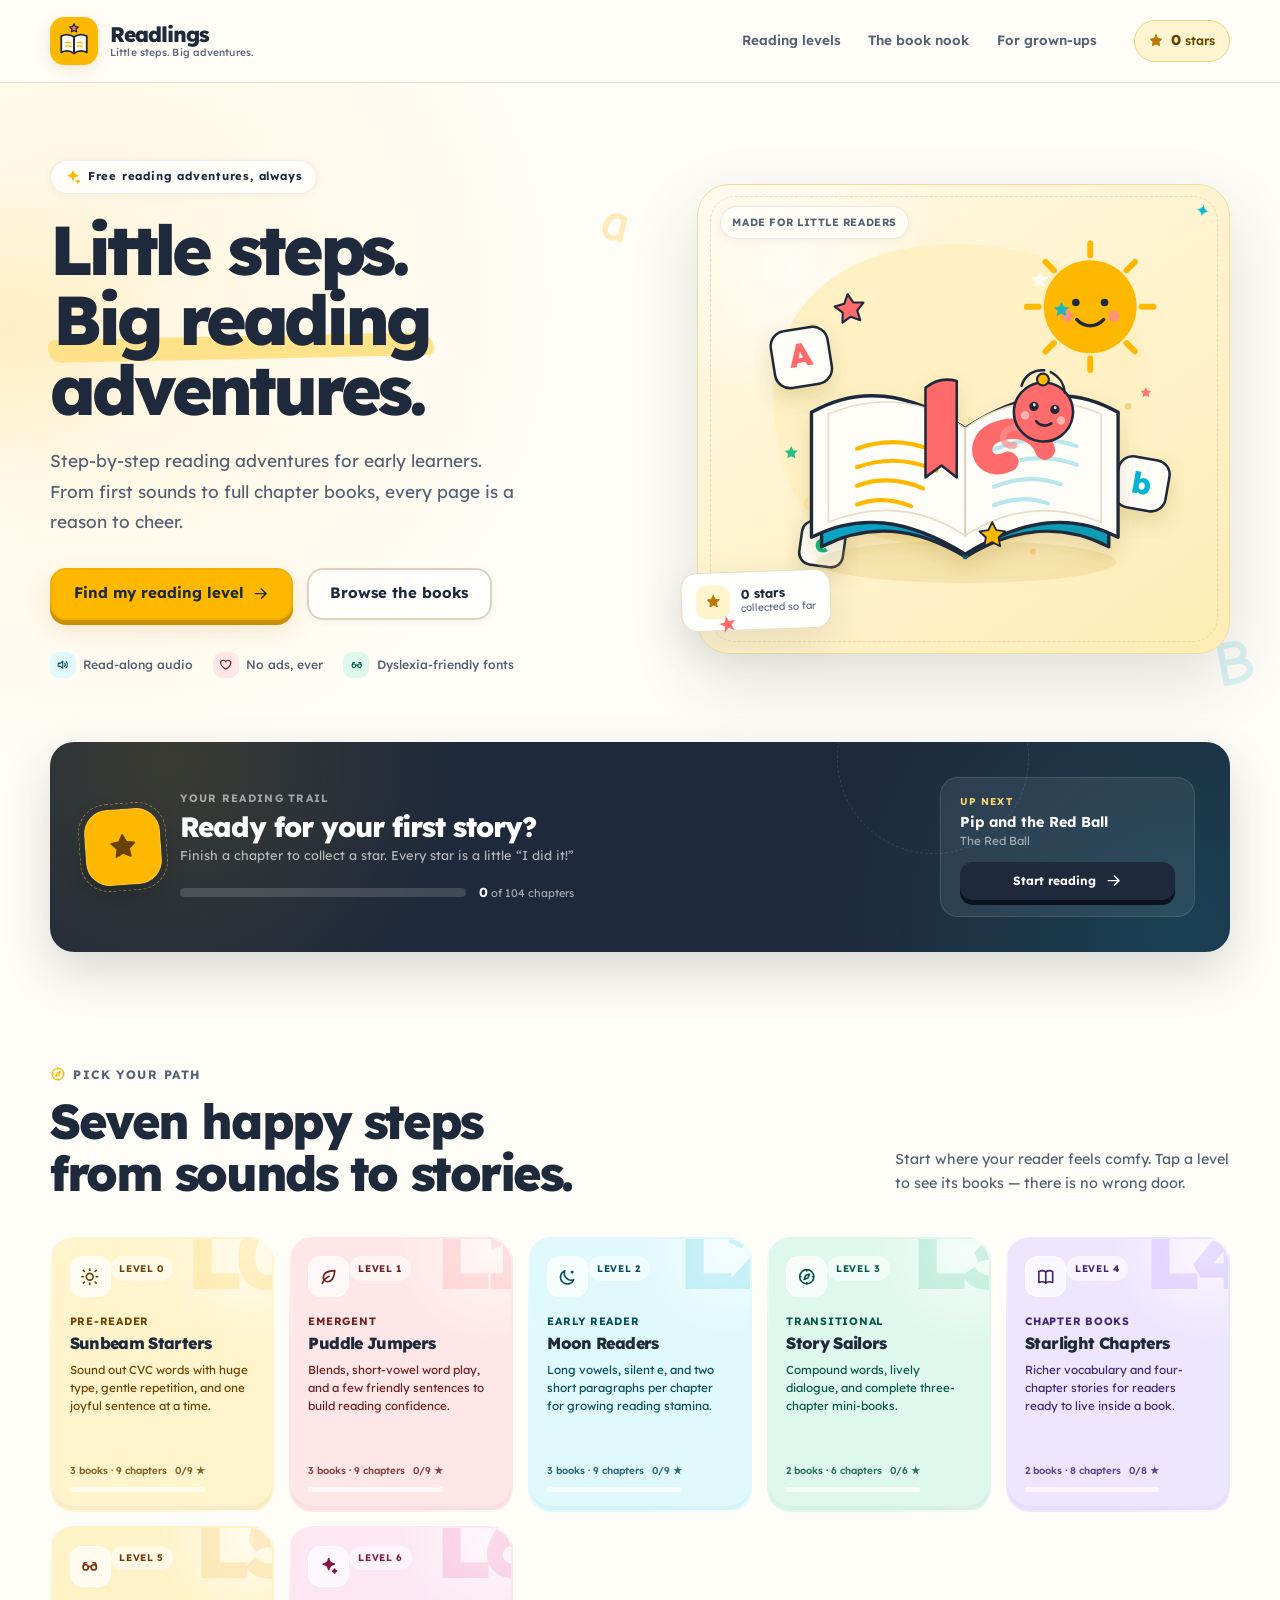
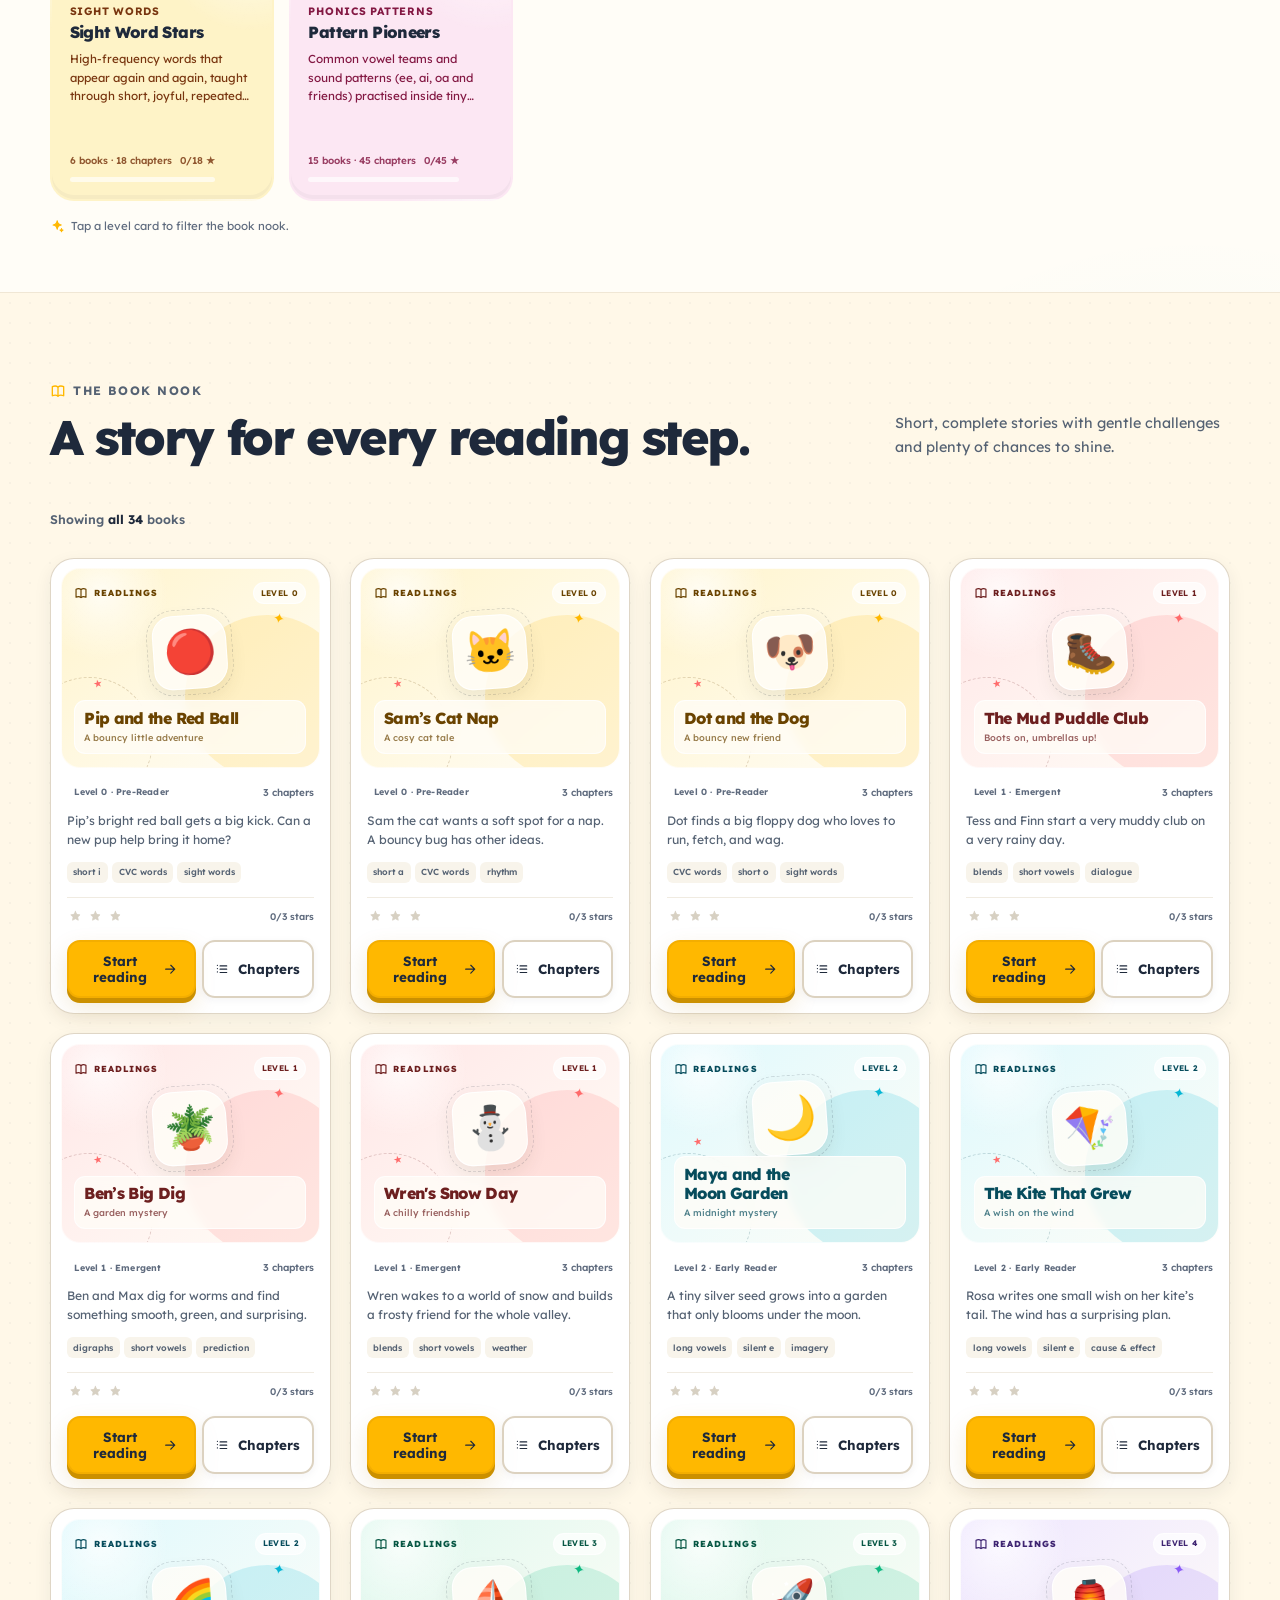
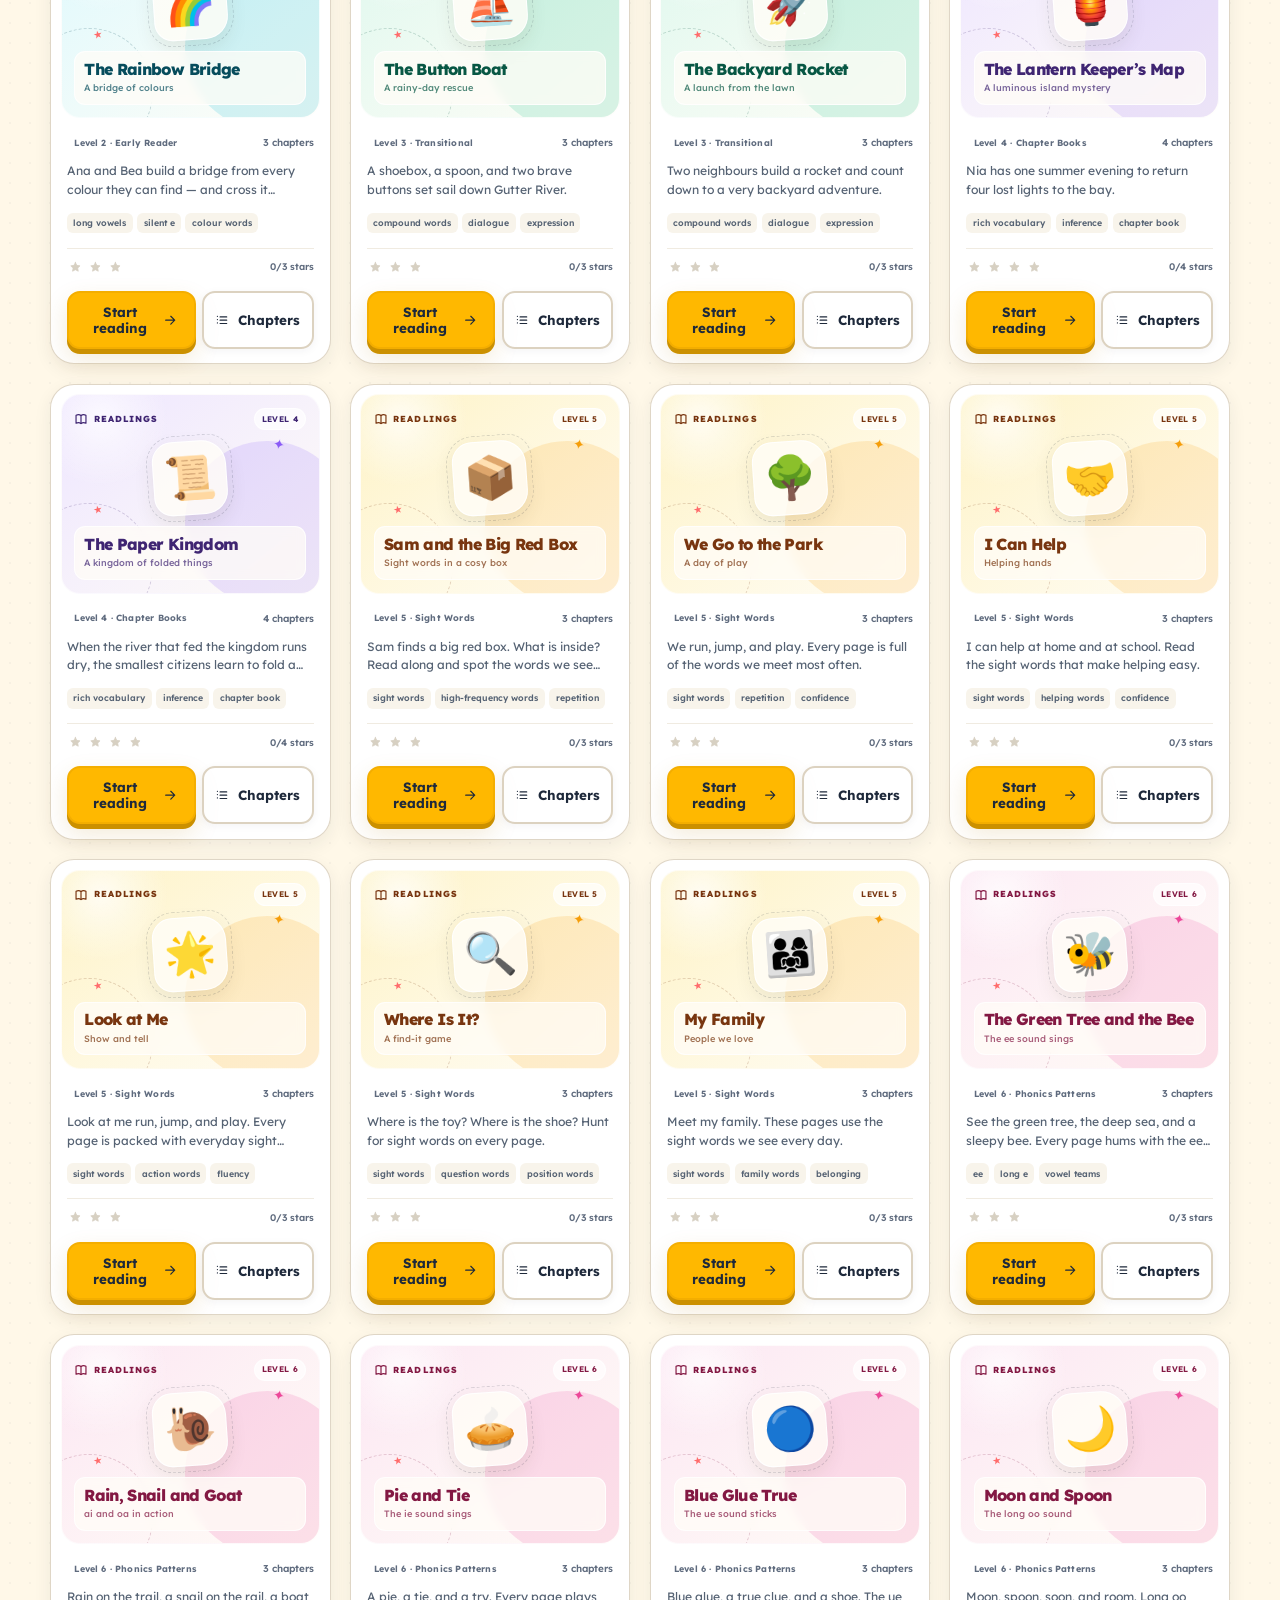
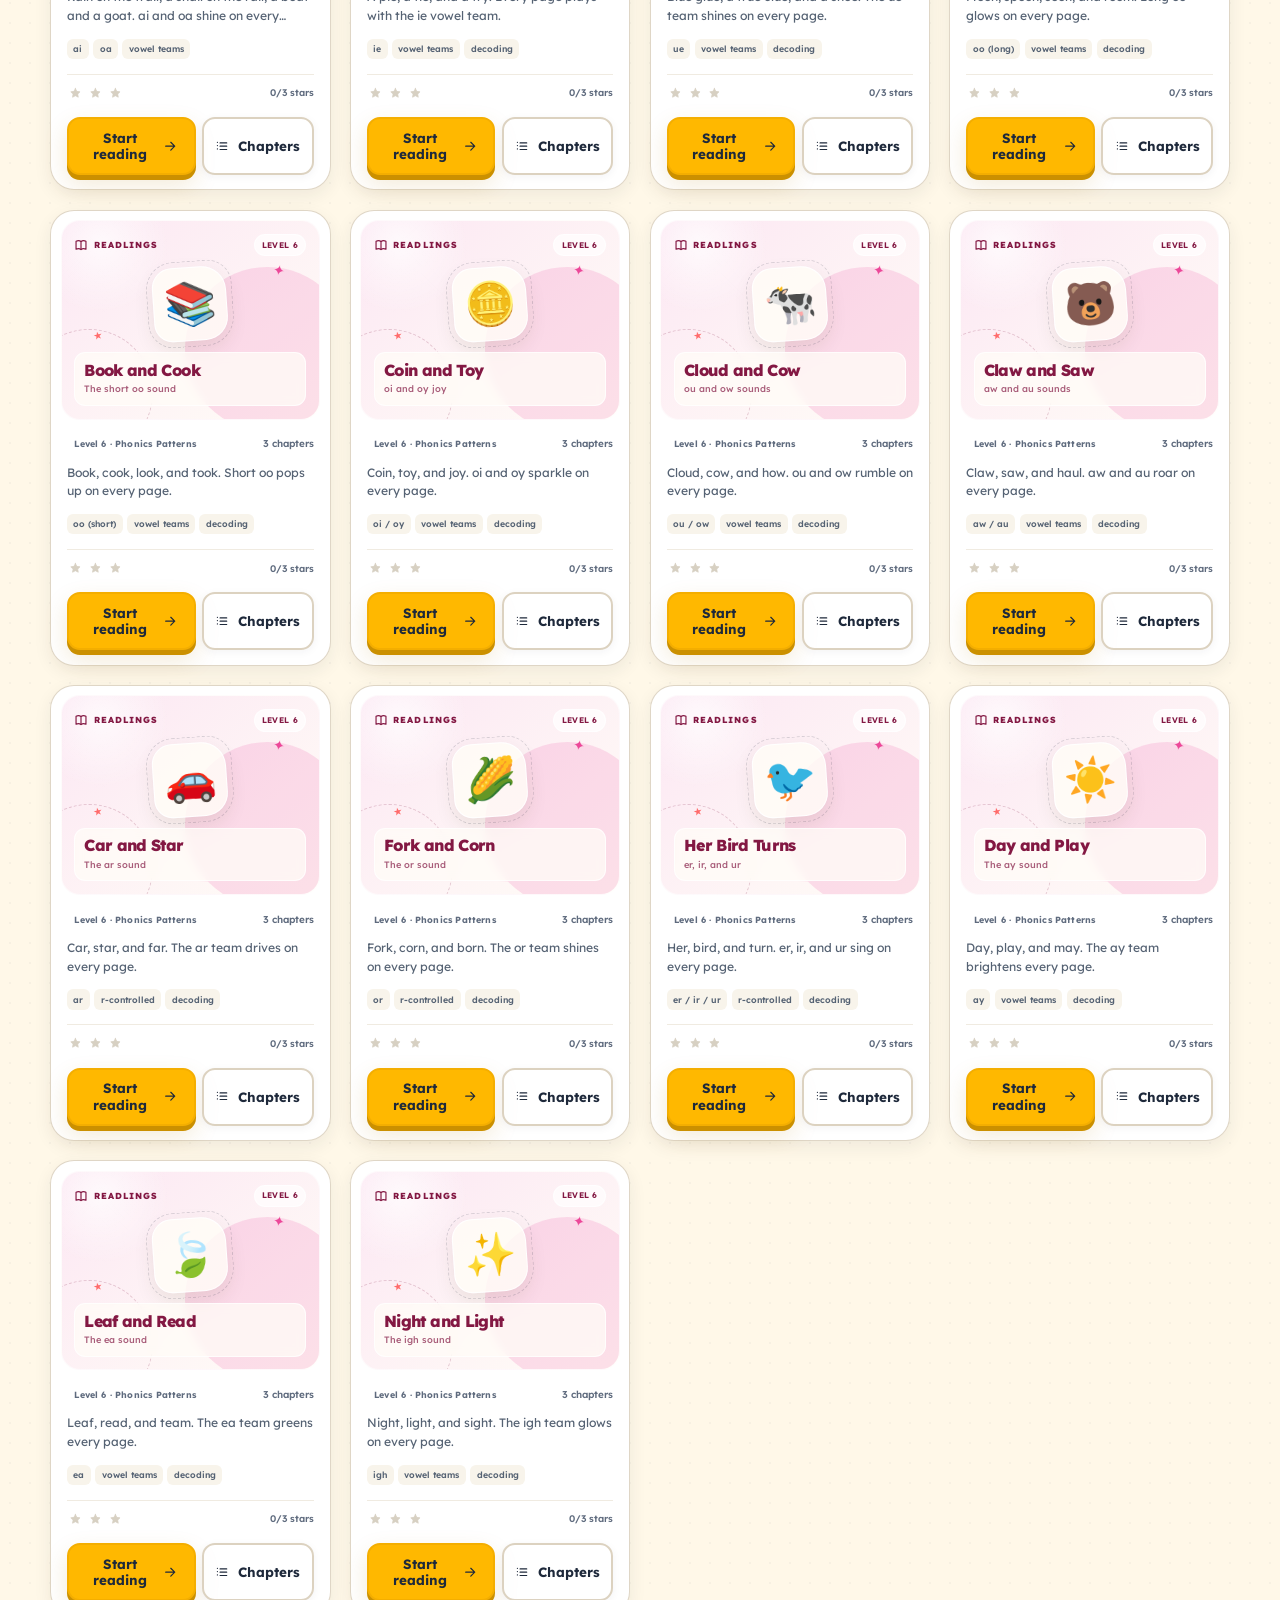
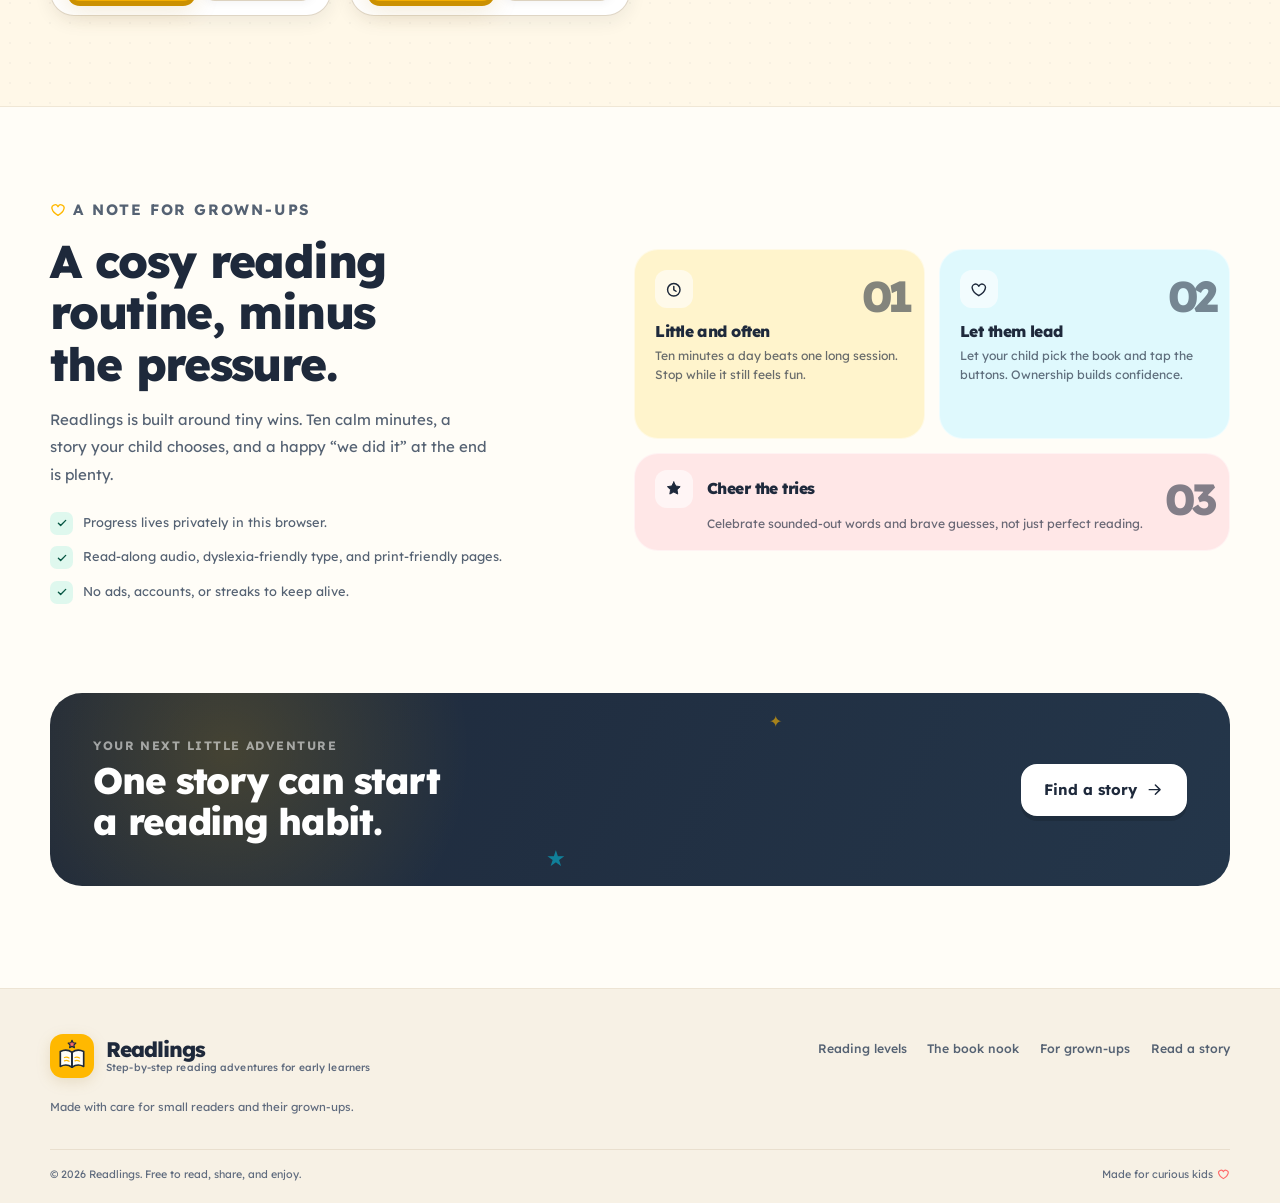
==== index.html @ c3d9b7e0 "Add slower read-along speeds (.25x/.5x default) and reinforce word underline auto-scroll" ====
<!DOCTYPE html>
<html lang="en">
<head>
  <meta charset="UTF-8">
  <meta name="viewport" content="width=device-width, initial-scale=1">
  <title>Readlings — Step-by-step reading adventures for early learners</title>
  <meta name="description" content="Readlings is a free, playful, step-by-step reading curriculum for early learners. Explore seven reading levels, read-along audio, and cosy chapter books.">
  <meta name="theme-color" content="#FFFDF7">
  <meta property="og:title" content="Readlings — Little steps. Big reading adventures.">
  <meta property="og:description" content="A warm, chapter-by-chapter reading curriculum for early learners. Free, private, and made for little readers.">
  <meta property="og:type" content="website">
  <link rel="icon" href="assets/favicon.svg" type="image/svg+xml">
  <link rel="preconnect" href="https://fonts.googleapis.com">
  <link rel="preconnect" href="https://fonts.gstatic.com" crossorigin>
  <link href="https://fonts.googleapis.com/css2?family=Comic+Neue:wght@400;700&family=Lexend:wght@400;500;600;700;800&display=swap" rel="stylesheet">
  <link rel="stylesheet" href="css/styles.css?v=20261102-2">
</head>
<body data-page="home">
  <a class="skip-link" href="#main-content">Skip to books and stories</a>

  <!-- Shared line-icon sprite. Dynamic markup in app.js uses these symbols. -->
  <svg class="icon-sprite" xmlns="http://www.w3.org/2000/svg" aria-hidden="true">
    <symbol id="icon-star" viewBox="0 0 24 24"><path d="M12 2.8l2.7 5.4 6 .9-4.3 4.2 1 5.9-5.4-2.8-5.4 2.8 1-5.9-4.3-4.2 6-.9L12 2.8Z" fill="currentColor" stroke="currentColor" stroke-width="1.3" stroke-linejoin="round"/></symbol>
    <symbol id="icon-sparkle" viewBox="0 0 24 24"><path d="M12 3.2c.6 4.2 2.6 6.2 6.8 6.8-4.2.6-6.2 2.6-6.8 6.8-.6-4.2-2.6-6.2-6.8-6.8 4.2-.6 6.2-2.6 6.8-6.8Z" fill="currentColor"/><path d="M19.2 16.2c.2 1.5.9 2.2 2.4 2.4-1.5.2-2.2.9-2.4 2.4-.2-1.5-.9-2.2-2.4-2.4 1.5-.2 2.2-.9 2.4-2.4Z" fill="currentColor"/></symbol>
    <symbol id="icon-arrow-right" viewBox="0 0 24 24"><path d="M4.5 12h15M13 5.5l6.5 6.5-6.5 6.5"/></symbol>
    <symbol id="icon-arrow-left" viewBox="0 0 24 24"><path d="M19.5 12h-15M11 5.5 4.5 12l6.5 6.5"/></symbol>
    <symbol id="icon-chevron-down" viewBox="0 0 24 24"><path d="m6.5 9 5.5 5.5L17.5 9"/></symbol>
    <symbol id="icon-play" viewBox="0 0 24 24"><path d="M8.2 5.6a1 1 0 0 1 1.5-.87l8.3 5.38a1.1 1.1 0 0 1 0 1.78l-8.3 5.38a1 1 0 0 1-1.5-.87V5.6Z" fill="currentColor" stroke="currentColor" stroke-width="1.5" stroke-linejoin="round"/></symbol>
    <symbol id="icon-pause" viewBox="0 0 24 24"><rect x="6.5" y="5" width="4" height="14" rx="1.4" fill="currentColor"/><rect x="13.5" y="5" width="4" height="14" rx="1.4" fill="currentColor"/></symbol>
    <symbol id="icon-stop" viewBox="0 0 24 24"><rect x="6" y="6" width="12" height="12" rx="2" fill="currentColor"/></symbol>
    <symbol id="icon-minus" viewBox="0 0 24 24"><path d="M5 12h14"/></symbol>
    <symbol id="icon-plus" viewBox="0 0 24 24"><path d="M12 5v14M5 12h14"/></symbol>
    <symbol id="icon-focus" viewBox="0 0 24 24"><path d="M4 8V5.5A1.5 1.5 0 0 1 5.5 4H8M16 4h2.5A1.5 1.5 0 0 1 20 5.5V8M20 16v2.5a1.5 1.5 0 0 1-1.5 1.5H16M8 20H5.5A1.5 1.5 0 0 1 4 18.5V16M3.5 12h17"/></symbol>
    <symbol id="icon-print" viewBox="0 0 24 24"><path d="M7 9V4.5h10V9M7 18H5.5A2.5 2.5 0 0 1 3 15.5v-4A2.5 2.5 0 0 1 5.5 9h13a2.5 2.5 0 0 1 2.5 2.5v4a2.5 2.5 0 0 1-2.5 2.5H17"/><rect x="7" y="14" width="10" height="6.5" rx="1"/><path d="M17.2 12.2h.1"/></symbol>
    <symbol id="icon-chapters" viewBox="0 0 24 24"><path d="M8.5 6.5h11M8.5 12h11M8.5 17.5h11"/><path d="M4 5.5h.1M4 11h.1M4 16.5h.1"/></symbol>
    <symbol id="icon-clock" viewBox="0 0 24 24"><circle cx="12" cy="12" r="8.5"/><path d="M12 7.5V12l3 2"/></symbol>
    <symbol id="icon-book-open" viewBox="0 0 24 24"><path d="M3.5 5.5c3.3-1.5 6-1.4 8.5.5 2.5-1.9 5.2-2 8.5-.5v13.6c-3.3-1.5-6-1.4-8.5.5-2.5-1.9-5.2-2-8.5-.5V5.5Z"/><path d="M12 6v13.9"/></symbol>
    <symbol id="icon-home" viewBox="0 0 24 24"><path d="m3.5 10.6 8.5-7 8.5 7M5.5 9.5v9h13v-9M9.5 18.5v-5h5v5"/></symbol>
    <symbol id="icon-sun" viewBox="0 0 24 24"><circle cx="12" cy="12" r="4.2"/><path d="M12 2.2v2M12 19.8v2M4.1 4.1l1.4 1.4M18.5 18.5l1.4 1.4M2.2 12h2M19.8 12h2M4.1 19.9l1.4-1.4M18.5 5.5l1.4-1.4"/></symbol>
    <symbol id="icon-leaf" viewBox="0 0 24 24"><path d="M19.5 4.5C12 4.7 5.4 7.3 5.4 13.1a5 5 0 0 0 5 5c5.9 0 8.4-6.6 9.1-13.6Z"/><path d="M4.2 20.2c1.5-4.2 4.3-7 8.2-8.8"/></symbol>
    <symbol id="icon-moon" viewBox="0 0 24 24"><path d="M19.3 15.6A8.4 8.4 0 0 1 8.4 4.7a8.4 8.4 0 1 0 10.9 10.9Z"/><path d="M17.4 5.2v2.1M16.3 6.2h2.2"/></symbol>
    <symbol id="icon-compass" viewBox="0 0 24 24"><circle cx="12" cy="12" r="8.7"/><path d="m15.4 8.6-2 4.8-4.8 2 2-4.8 4.8-2Z"/><path d="M12 3.5v1.4M12 19.1v1.4M3.5 12h1.4M19.1 12h1.4"/></symbol>
    <symbol id="icon-check" viewBox="0 0 24 24"><path d="m4.8 12.5 4.5 4.5L19.4 6.8"/></symbol>
    <symbol id="icon-close" viewBox="0 0 24 24"><path d="m6 6 12 12M18 6 6 18"/></symbol>
    <symbol id="icon-heart" viewBox="0 0 24 24"><path d="M12 20s-7.8-4.6-8.7-9.3A4.7 4.7 0 0 1 12 7.1a4.7 4.7 0 0 1 8.7 3.6C19.8 15.4 12 20 12 20Z"/></symbol>
    <symbol id="icon-speaker" viewBox="0 0 24 24"><path d="M4 9.5h3.4L12 5.7v12.6L7.4 14.5H4v-5Z"/><path d="M15.4 9a4.4 4.4 0 0 1 0 6M18 6.5a8 8 0 0 1 0 11"/></symbol>
    <symbol id="icon-glasses" viewBox="0 0 24 24"><circle cx="7" cy="14" r="3.2"/><circle cx="17" cy="14" r="3.2"/><path d="M10.2 13.5c1.2-.9 2.4-.9 3.6 0M3.8 12.5l1.4-4.2h3M20.2 12.5l-1.4-4.2h-3"/></symbol>
  </svg>

  <header class="site-header">
    <div class="container site-header__inner">
      <a class="brand" href="index.html">
        <img class="brand__mark" src="assets/logo-mark.svg" alt="" width="48" height="48">
        <span class="brand__copy">
          <span class="brand__name">Readlings</span>
          <span class="brand__tagline">Little steps. Big adventures.</span>
        </span>
      </a>

      <nav class="site-nav" aria-label="Main navigation">
        <a href="#levels">Reading levels</a>
        <a href="#library">The book nook</a>
        <a href="#grown-ups">For grown-ups</a>
      </nav>

      <a class="star-pill" href="#progress">
        <svg class="icon" aria-hidden="true"><use href="#icon-star"></use></svg>
        <span><strong data-completed-count>0</strong> <span class="star-pill__word">stars</span></span>
        <span class="sr-only">— view your reading progress</span>
      </a>
    </div>
  </header>

  <main id="main-content">
    <!-- Homepage hero -->
    <section class="hero" aria-labelledby="hero-title">
      <div class="hero__doodle hero__doodle--one" aria-hidden="true">a</div>
      <div class="hero__doodle hero__doodle--two" aria-hidden="true">B</div>
      <div class="container hero__grid">
        <div class="hero__copy">
          <p class="eyebrow eyebrow--pill">
            <svg class="icon" aria-hidden="true"><use href="#icon-sparkle"></use></svg>
            Free reading adventures, always
          </p>
          <h1 id="hero-title">Little steps.<br><span class="marker-highlight">Big reading</span> adventures.</h1>
          <p class="hero__lead">Step-by-step reading adventures for early learners. From first sounds to full chapter books, every page is a reason to cheer.</p>
          <div class="hero__actions">
            <a class="btn btn--primary" href="#levels">
              Find my reading level
              <svg class="icon" aria-hidden="true"><use href="#icon-arrow-right"></use></svg>
            </a>
            <a class="btn btn--ghost" href="#library">Browse the books</a>
          </div>
          <ul class="hero__trust" aria-label="What makes Readlings special">
            <li><span class="trust-dot trust-dot--teal"><svg class="icon" aria-hidden="true"><use href="#icon-speaker"></use></svg></span>Read-along audio</li>
            <li><span class="trust-dot trust-dot--pink"><svg class="icon" aria-hidden="true"><use href="#icon-heart"></use></svg></span>No ads, ever</li>
            <li><span class="trust-dot trust-dot--green"><svg class="icon" aria-hidden="true"><use href="#icon-glasses"></use></svg></span>Dyslexia-friendly fonts</li>
          </ul>
        </div>

        <div class="hero__visual">
          <div class="hero-art-card">
            <span class="hero-art-card__pill">Made for little readers</span>
            <svg class="hero-illustration" viewBox="0 0 560 486" role="img" aria-label="A cheerful bookworm reading an open book beneath a smiling sun, surrounded by floating letters and stars.">
              <defs>
                <linearGradient id="bookCover" x1="0" y1="0" x2="1" y2="1">
                  <stop offset="0" stop-color="#06B6D4"/>
                  <stop offset="1" stop-color="#0891B2"/>
                </linearGradient>
                <filter id="softShadow" x="-20%" y="-20%" width="140%" height="160%">
                  <feDropShadow dx="0" dy="12" stdDeviation="12" flood-color="#7C5B16" flood-opacity=".18"/>
                </filter>
              </defs>

              <path d="M55 225C51 107 141 34 278 37c149 3 232 78 228 207-4 125-98 205-241 200C128 439 59 349 55 225Z" fill="#FFF1C4"/>
              <path d="M100 344c68 34 131 47 206 39 56-6 108-27 149-59" fill="none" stroke="#FFE39A" stroke-width="18" stroke-linecap="round" opacity=".65"/>

              <g opacity=".5" fill="#E7BB4D">
                <circle cx="102" cy="135" r="4"/><circle cx="475" cy="229" r="4"/><circle cx="120" cy="307" r="3"/><circle cx="451" cy="75" r="3"/><circle cx="362" cy="401" r="3.5"/>
              </g>

              <g class="art-float art-float--sun" transform="translate(430 111)">
                <circle r="55" fill="#FFB800"/>
                <g stroke="#FFB800" stroke-width="7" stroke-linecap="round">
                  <path d="M0-75v14M0 61v14M-75 0h14M61 0h14M-53-53l10 10M43 43l10 10M-53 53l10-10M43-43l10-10"/>
                </g>
                <circle cx="-17" cy="-5" r="4.5" fill="#1E293B"/>
                <circle cx="17" cy="-5" r="4.5" fill="#1E293B"/>
                <path d="M-16 15c9 10 23 10 32 0" fill="none" stroke="#1E293B" stroke-width="4" stroke-linecap="round"/>
                <circle cx="-27" cy="11" r="7" fill="#FF8D8D" opacity=".8"/>
                <circle cx="28" cy="11" r="7" fill="#FF8D8D" opacity=".8"/>
              </g>

              <g class="art-float art-float--one" filter="url(#softShadow)">
                <rect x="54" y="137" width="68" height="68" rx="18" fill="#FFFDF7" stroke="#1E293B" stroke-width="3" transform="rotate(-9 88 171)"/>
                <text x="88" y="182" text-anchor="middle" font-family="Lexend, sans-serif" font-size="39" font-weight="800" fill="#FF6B6B" transform="rotate(-9 88 171)">A</text>
              </g>
              <g class="art-float art-float--two" filter="url(#softShadow)">
                <rect x="461" y="290" width="61" height="61" rx="17" fill="#FFFDF7" stroke="#1E293B" stroke-width="3" transform="rotate(10 491 320)"/>
                <text x="491" y="332" text-anchor="middle" font-family="Lexend, sans-serif" font-size="35" font-weight="800" fill="#06B6D4" transform="rotate(10 491 320)">b</text>
              </g>
              <g class="art-float art-float--three" filter="url(#softShadow)">
                <rect x="87" y="366" width="52" height="52" rx="14" fill="#FFFDF7" stroke="#1E293B" stroke-width="3" transform="rotate(8 113 392)"/>
                <text x="113" y="401" text-anchor="middle" font-family="Lexend, sans-serif" font-size="30" font-weight="800" fill="#10B981" transform="rotate(8 113 392)">c</text>
              </g>

              <g class="art-float art-float--star">
                <path d="M145 96l5.4 10.7 11.8 1.7-8.6 8.3 2 11.8-10.6-5.6-10.7 5.6 2-11.8-8.5-8.3 11.7-1.7L145 96Z" fill="#FF6B6B" stroke="#1E293B" stroke-width="2.5" stroke-linejoin="round" transform="rotate(-8 145 112)"/>
              </g>
              <path d="M370 69l3.2 6.3 7 .9-5.1 4.9 1.2 6.9-6.3-3.3-6.2 3.3 1.2-6.9-5-4.9 7-.9 3-6.3Z" fill="#FFFDF7" opacity=".9"/>

              <ellipse cx="283" cy="413" rx="178" ry="25" fill="#D7AE4A" opacity=".2"/>

              <g filter="url(#softShadow)">
                <path d="M112 246c51-27 105-23 170 16v145c-60-36-115-40-170-12V246Z" fill="url(#bookCover)" stroke="#1E293B" stroke-width="4" stroke-linejoin="round"/>
                <path d="M452 246c-51-27-105-23-169 16v145c59-36 114-40 169-12V246Z" fill="#0E9BB5" stroke="#1E293B" stroke-width="4" stroke-linejoin="round"/>
                <path d="M282 262v145" stroke="#155E6B" stroke-width="6" stroke-linecap="round"/>
                <path d="M100 236c55-31 112-26 182 19 69-45 127-50 181-19v148c-53-28-110-24-181 20-70-44-128-48-182-20V236Z" fill="#FFFDF7" stroke="#1E293B" stroke-width="4" stroke-linejoin="round"/>
                <path d="M282 255c-51-36-104-41-162-17v128c58-23 112-17 162 16V255Z" fill="#FFFDF7" stroke="#E7DDC8" stroke-width="2"/>
                <path d="M282 255c50-36 103-41 161-17v128c-58-23-111-17-161 16V255Z" fill="#FFFDF7" stroke="#E7DDC8" stroke-width="2"/>
                <path d="M282 255v127" stroke="#D9CFBB" stroke-width="2"/>
                <path d="M154 279c33-12 63-10 94 4M154 301c33-12 63-10 94 4M154 323c27-10 52-8 78 3M154 345c22-8 44-6 64 2" fill="none" stroke="#FFB800" stroke-width="5" stroke-linecap="round"/>
                <path d="M316 280c33-14 65-16 98-4M316 302c33-14 65-16 98-4M316 324c27-11 53-12 79-3M316 346c22-9 43-10 64-2" fill="none" stroke="#B8E8EE" stroke-width="5" stroke-linecap="round"/>
                <path d="M314 366l4.8 9.4 10.4 1.5-7.6 7.3 1.8 10.3-9.4-4.9-9.3 4.9 1.8-10.3-7.5-7.3 10.4-1.5L314 366Z" fill="#FFB800" stroke="#1E293B" stroke-width="2.2" stroke-linejoin="round"/>
                <path d="M235 207v106l19-14 18 14V199c-14-4-26-1-37 8Z" fill="#FF6B6B" stroke="#1E293B" stroke-width="3" stroke-linejoin="round"/>
              </g>

              <g class="art-float art-float--worm" transform="translate(373 197) rotate(8)">
                <path d="M-26 102c-28 18-45-15-22-31 24-16 53-9 63 11" fill="none" stroke="#FF6B6B" stroke-width="24" stroke-linecap="round"/>
                <path d="M-22 82c-12 4-19-9-10-17 9-8 22-5 27 3" fill="none" stroke="#FF8D8D" stroke-width="8" stroke-linecap="round" opacity=".7"/>
                <circle cx="7" cy="38" r="35" fill="#FF6B6B" stroke="#1E293B" stroke-width="3"/>
                <circle cx="-5" cy="33" r="5.5" fill="#1E293B"/>
                <circle cx="20" cy="33" r="5.5" fill="#1E293B"/>
                <circle cx="-5" cy="31" r="1.7" fill="#FFFDF7"/>
                <circle cx="20" cy="31" r="1.7" fill="#FFFDF7"/>
                <path d="M0 50c5 5 13 5 18 0" fill="none" stroke="#1E293B" stroke-width="3.2" stroke-linecap="round"/>
                <circle cx="-14" cy="45" r="5" fill="#FFB2B2"/>
                <circle cx="29" cy="45" r="5" fill="#FFB2B2"/>
                <path d="M-23 11c2-13 11-21 24-22" fill="none" stroke="#1E293B" stroke-width="3" stroke-linecap="round"/>
                <path d="M29 12c-3-12-9-18-20-22" fill="none" stroke="#1E293B" stroke-width="3" stroke-linecap="round"/>
                <circle cx="1" cy="0" r="7" fill="#FFB800" stroke="#1E293B" stroke-width="2.5"/>
              </g>

              <g opacity=".9">
                <path d="M396 105l3 6 6 .8-4.5 4.3 1.1 6-5.6-3-5.6 3 1.1-6-4.4-4.3 6-.8 3-6Z" fill="#06B6D4"/>
                <path d="M76 276l2.4 4.8 5.3.8-3.8 3.7.9 5.2-4.8-2.5-4.7 2.5.9-5.2-3.8-3.7 5.3-.8 2.3-4.8Z" fill="#10B981"/>
                <path d="M496 206l2 4 4.4.7-3.2 3.1.8 4.4-4-2.1-4 2.1.8-4.4-3.2-3.1 4.4-.7 2-4Z" fill="#FF6B6B"/>
              </g>
            </svg>

            <div class="hero-art-stat" aria-hidden="true">
              <span class="hero-art-stat__icon"><svg class="icon"><use href="#icon-star"></use></svg></span>
              <span><strong><span data-completed-count>0</span> stars</strong><small>collected so far</small></span>
            </div>
            <span class="hero-scribble hero-scribble--left" aria-hidden="true">★</span>
            <span class="hero-scribble hero-scribble--right" aria-hidden="true">✦</span>
          </div>
        </div>
      </div>
    </section>

    <!-- Personal progress trail -->
    <section class="trail-section" id="progress" aria-labelledby="trail-title">
      <div class="container">
        <div class="trail-card">
          <div class="trail-card__main">
            <div class="trail-badge" aria-hidden="true">
              <svg class="icon"><use href="#icon-star"></use></svg>
              <span class="trail-badge__ring"></span>
            </div>
            <div class="trail-card__copy">
              <p class="eyebrow">Your reading trail</p>
              <h2 id="trail-title">Ready for your first story?</h2>
              <p id="trail-copy">Finish a chapter to collect a star. Every star is a little “I did it!”</p>
              <div class="trail-progress">
                <div class="trail-progress__track" role="progressbar" aria-labelledby="trail-title" aria-valuemin="0" aria-valuemax="41" aria-valuenow="0" id="trail-progressbar">
                  <span class="trail-progress__fill" id="trail-progress-fill"></span>
                </div>
                <span class="trail-progress__label"><strong data-completed-count>0</strong> of <span data-total-chapters>41</span> chapters</span>
              </div>
            </div>
          </div>
          <div class="trail-next">
            <span class="trail-next__eyebrow">Up next</span>
            <strong class="trail-next__book" id="trail-next-book">Pip and the Red Ball</strong>
            <span class="trail-next__chapter" id="trail-next-chapter">The Red Ball</span>
            <a class="btn btn--ink btn--small" id="trail-continue" href="reader.html?book=pip-and-the-red-ball&amp;chapter=the-red-ball">
              Start reading
              <svg class="icon" aria-hidden="true"><use href="#icon-arrow-right"></use></svg>
            </a>
          </div>
        </div>
      </div>
    </section>

    <!-- Reading level selector -->
    <section class="section levels-section" id="levels" aria-labelledby="levels-title">
      <div class="container">
        <div class="section-heading section-heading--split">
          <div>
            <p class="eyebrow"><svg class="icon" aria-hidden="true"><use href="#icon-compass"></use></svg> Pick your path</p>
            <h2 id="levels-title">Seven happy steps from sounds to stories.</h2>
          </div>
          <p class="section-heading__note">Start where your reader feels comfy. Tap a level to see its books — there is no wrong door.</p>
        </div>
        <div class="level-grid" id="level-grid" aria-label="Choose a reading level"></div>
        <p class="filter-hint" id="filter-hint"><svg class="icon" aria-hidden="true"><use href="#icon-sparkle"></use></svg> Tap a level card to filter the book nook.</p>
      </div>
    </section>

    <!-- Book catalogue -->
    <section class="section library-section" id="library" aria-labelledby="library-title">
      <div class="container">
        <div class="section-heading section-heading--split">
          <div>
            <p class="eyebrow"><svg class="icon" aria-hidden="true"><use href="#icon-book-open"></use></svg> The book nook</p>
            <h2 id="library-title">A story for every reading step.</h2>
          </div>
          <p class="section-heading__note">Short, complete stories with gentle challenges and plenty of chances to shine.</p>
        </div>
        <div class="catalog-bar">
          <p class="catalog-status" id="catalog-status" aria-live="polite">Showing all 13 books</p>
          <button class="chip-button" id="clear-level-filter" type="button" hidden>
            All levels
            <svg class="icon" aria-hidden="true"><use href="#icon-close"></use></svg>
          </button>
        </div>
        <div class="book-grid" id="book-grid"></div>
      </div>
    </section>

    <!-- Grown-up guidance -->
    <section class="section grownups-section" id="grown-ups" aria-labelledby="grownups-title">
      <div class="container grownups-grid">
        <div class="grownups-copy">
          <p class="eyebrow eyebrow--dark"><svg class="icon" aria-hidden="true"><use href="#icon-heart"></use></svg> A note for grown-ups</p>
          <h2 id="grownups-title">A cosy reading routine, minus the pressure.</h2>
          <p>Readlings is built around tiny wins. Ten calm minutes, a story your child chooses, and a happy “we did it” at the end is plenty.</p>
          <ul class="grownups-list">
            <li><span><svg class="icon" aria-hidden="true"><use href="#icon-check"></use></svg></span>Progress lives privately in this browser.</li>
            <li><span><svg class="icon" aria-hidden="true"><use href="#icon-check"></use></svg></span>Read-along audio, dyslexia-friendly type, and print-friendly pages.</li>
            <li><span><svg class="icon" aria-hidden="true"><use href="#icon-check"></use></svg></span>No ads, accounts, or streaks to keep alive.</li>
          </ul>
        </div>
        <div class="grownups-cards">
          <article class="tip-card tip-card--yellow">
            <span class="tip-card__number">01</span>
            <span class="tip-card__icon"><svg class="icon" aria-hidden="true"><use href="#icon-clock"></use></svg></span>
            <h3>Little and often</h3>
            <p>Ten minutes a day beats one long session. Stop while it still feels fun.</p>
          </article>
          <article class="tip-card tip-card--teal">
            <span class="tip-card__number">02</span>
            <span class="tip-card__icon"><svg class="icon" aria-hidden="true"><use href="#icon-heart"></use></svg></span>
            <h3>Let them lead</h3>
            <p>Let your child pick the book and tap the buttons. Ownership builds confidence.</p>
          </article>
          <article class="tip-card tip-card--pink">
            <span class="tip-card__number">03</span>
            <span class="tip-card__icon"><svg class="icon" aria-hidden="true"><use href="#icon-star"></use></svg></span>
            <h3>Cheer the tries</h3>
            <p>Celebrate sounded-out words and brave guesses, not just perfect reading.</p>
          </article>
        </div>
      </div>
    </section>

    <section class="closing-cta">
      <div class="container">
        <div class="closing-cta__inner">
          <span class="closing-cta__sparkle closing-cta__sparkle--one" aria-hidden="true">✦</span>
          <span class="closing-cta__sparkle closing-cta__sparkle--two" aria-hidden="true">★</span>
          <div>
            <p class="eyebrow eyebrow--dark">Your next little adventure</p>
            <h2>One story can start a reading habit.</h2>
          </div>
          <a class="btn btn--light" href="#library">
            Find a story
            <svg class="icon" aria-hidden="true"><use href="#icon-arrow-right"></use></svg>
          </a>
        </div>
      </div>
    </section>
  </main>

  <footer class="site-footer">
    <div class="container site-footer__main">
      <div>
        <a class="brand brand--footer" href="index.html">
          <img class="brand__mark" src="assets/logo-mark.svg" alt="" width="44" height="44">
          <span class="brand__copy">
            <span class="brand__name">Readlings</span>
            <span class="brand__tagline">Step-by-step reading adventures for early learners</span>
          </span>
        </a>
        <p class="site-footer__note">Made with care for small readers and their grown-ups.</p>
      </div>
      <nav class="footer-nav" aria-label="Footer navigation">
        <a href="#levels">Reading levels</a>
        <a href="#library">The book nook</a>
        <a href="#grown-ups">For grown-ups</a>
        <a href="reader.html?book=pip-and-the-red-ball&amp;chapter=the-red-ball">Read a story</a>
      </nav>
    </div>
    <div class="container site-footer__bottom">
      <span>© <span data-current-year>2026</span> Readlings. Free to read, share, and enjoy.</span>
      <span class="site-footer__made">Made for curious kids <svg class="icon" aria-hidden="true"><use href="#icon-heart"></use></svg></span>
    </div>
  </footer>

  <!-- Chapter navigator dialog (filled by app.js) -->
  <dialog class="book-dialog" id="book-dialog" aria-labelledby="book-dialog-title">
    <div class="book-dialog__panel">
      <button class="modal-close" id="book-dialog-close" type="button" aria-label="Close chapter list">
        <svg class="icon" aria-hidden="true"><use href="#icon-close"></use></svg>
      </button>
      <div id="book-dialog-content"></div>
    </div>
  </dialog>

  <div class="toast" id="toast" role="status" aria-live="polite" aria-atomic="true"></div>
  <noscript>
    <div class="noscript-banner">Readlings needs JavaScript switched on to show the stories and save reading progress.</div>
  </noscript>

  <script src="data/curriculum.js?v=20261101-3"></script>
  <script src="js/audio.js?v=20261101-3"></script>
  <script src="js/app.js?v=20261101-3"></script>
</body>
</html>
---- css/styles.css ----
/* ==========================================================================
   Readlings — shared design system
   --------------------------------------------------------------------------
   1.  Fonts & tokens
   2.  Base, accessibility & buttons
   3.  Site header
   4.  Homepage hero
   5.  Reading trail
   6.  Reading levels
   7.  Book nook
   8.  Grown-up notes, closing CTA & footer
   9.  Dialogs, toast & utility states
   10. Reader: toolbar
   11. Reader: chapter layout, story type & completion
   12. Reader: line focus & celebrations
   13. Responsive rules
   14. Print styles
   15. Reduced-motion preferences
   ========================================================================== */

/* --------------------------------------------------------------------------
   1. Fonts & tokens
   -------------------------------------------------------------------------- */

/* OpenDyslexic is not distributed through Google Fonts. It is loaded from a
   pinned CDN build, with a generous system fallback if the network is slow. */
@font-face {
  font-family: "OpenDyslexic";
  src: url("https://cdn.jsdelivr.net/gh/antijingoist/opendyslexic@0.91.12/compiled/OpenDyslexic-Regular.woff") format("woff");
  font-style: normal;
  font-weight: 400;
  font-display: swap;
}

@font-face {
  font-family: "OpenDyslexic";
  src: url("https://cdn.jsdelivr.net/gh/antijingoist/opendyslexic@0.91.12/compiled/OpenDyslexic-Bold.woff") format("woff");
  font-style: normal;
  font-weight: 700;
  font-display: swap;
}

:root {
  /* Brand palette */
  --cream: #FFFDF7;
  --cream-deep: #FFF8E8;
  --paper: #FFFFFF;
  --ink: #1E293B;
  --ink-soft: #556273;
  --ink-muted: #5F6B7E;
  --line: #EAE3D6;
  --line-strong: #DCD2C0;

  --sunny: #FFB800;
  --sunny-soft: #FFF4CC;
  --sunny-deep: #6A4300;
  --coral: #FF6B6B;
  --coral-soft: #FFE7E7;
  --coral-deep: #6D1F1F;
  --teal: #06B6D4;
  --teal-soft: #DFF9FD;
  --teal-deep: #064C5C;
  --green: #10B981;
  --green-soft: #DFF8EE;
  --green-deep: #075744;
  --violet: #8B5CF6;
  --violet-soft: #EEE6FF;
  --violet-deep: #3F2572;

  /* Active level theme. app.js replaces these per chapter. */
  --level-color: var(--sunny);
  --level-soft: var(--sunny-soft);
  --level-ink: var(--sunny-deep);
  --level-line: #F0D988;

  /* Type */
  --font-ui: "Lexend", "Trebuchet MS", "Arial Rounded MT Bold", sans-serif;
  --font-comic: "Comic Neue", "Comic Sans MS", "Trebuchet MS", cursive;
  --font-dyslexic: "OpenDyslexic", "Lexend", "Trebuchet MS", sans-serif;
  --reading-font: var(--font-ui);
  --reader-font-size: 1.4rem;

  /* Shape & depth */
  --radius-sm: 12px;
  --radius-md: 16px;
  --radius-lg: 24px;
  --radius-xl: 32px;
  --shadow-xs: 0 2px 8px rgba(30, 41, 59, 0.05);
  --shadow-sm: 0 6px 18px rgba(30, 41, 59, 0.07);
  --shadow-md: 0 14px 40px rgba(30, 41, 59, 0.10);
  --shadow-lg: 0 26px 70px rgba(30, 41, 59, 0.14);

  /* Layout */
  --container: 1180px;
  --gutter: clamp(1.25rem, 4vw, 2rem);
  --section-space: clamp(4rem, 7vw, 6.5rem);
  --focus-band-height: 4.8rem;
}

/* --------------------------------------------------------------------------
   2. Base, accessibility & buttons
   -------------------------------------------------------------------------- */

*,
*::before,
*::after {
  box-sizing: border-box;
}

html {
  scroll-behavior: smooth;
  scroll-padding-top: 7rem;
  -webkit-text-size-adjust: 100%;
}

body {
  min-width: 320px;
  margin: 0;
  overflow-x: hidden;
  color: var(--ink);
  background:
    radial-gradient(circle at 7% 4%, rgba(255, 184, 0, 0.10), transparent 30rem),
    radial-gradient(circle at 93% 30%, rgba(6, 182, 212, 0.07), transparent 28rem),
    var(--cream);
  font-family: var(--font-ui);
  font-size: 1rem;
  line-height: 1.6;
  text-rendering: optimizeLegibility;
  -webkit-font-smoothing: antialiased;
}

body.modal-open {
  overflow: hidden;
}

h1,
h2,
h3,
h4,
p,
figure,
ul,
ol {
  margin: 0;
}

ul,
ol {
  padding: 0;
  list-style: none;
}

h1,
h2,
h3,
h4 {
  color: var(--ink);
  font-weight: 800;
  line-height: 1.12;
  letter-spacing: -0.035em;
  text-wrap: balance;
}

a {
  color: inherit;
  text-decoration-thickness: 0.08em;
  text-underline-offset: 0.18em;
}

img,
svg {
  display: block;
  max-width: 100%;
}

button,
input,
select,
textarea {
  color: inherit;
  font: inherit;
}

button {
  cursor: pointer;
}

button:disabled {
  cursor: not-allowed;
}

fieldset {
  margin: 0;
  padding: 0;
  border: 0;
}

::selection {
  color: var(--ink);
  background: #FFE58A;
}

:focus-visible {
  outline: 3px solid #0E9DB8;
  outline-offset: 3px;
}

.icon-sprite {
  position: absolute;
  width: 0;
  height: 0;
  overflow: hidden;
}

.icon {
  width: 1.18em;
  height: 1.18em;
  flex: 0 0 auto;
  fill: none;
  stroke: currentColor;
  stroke-width: 2;
  stroke-linecap: round;
  stroke-linejoin: round;
  vertical-align: -0.18em;
}

.sr-only {
  position: absolute !important;
  width: 1px !important;
  height: 1px !important;
  padding: 0 !important;
  margin: -1px !important;
  overflow: hidden !important;
  clip: rect(0, 0, 0, 0) !important;
  white-space: nowrap !important;
  border: 0 !important;
}

.print-only {
  display: none !important;
}

.skip-link {
  position: fixed;
  top: 0.75rem;
  left: 0.75rem;
  z-index: 500;
  padding: 0.8rem 1.1rem;
  color: var(--ink);
  background: var(--sunny);
  border: 2px solid var(--ink);
  border-radius: 12px;
  font-weight: 700;
  text-decoration: none;
  transform: translateY(-180%);
  transition: transform 160ms ease;
}

.skip-link:focus {
  transform: translateY(0);
}

.container {
  width: min(calc(100% - (var(--gutter) * 2)), var(--container));
  margin-inline: auto;
}

.eyebrow {
  display: flex;
  align-items: center;
  gap: 0.45rem;
  margin-bottom: 0.75rem;
  color: var(--ink-soft);
  font-size: 0.76rem;
  font-weight: 700;
  letter-spacing: 0.12em;
  line-height: 1.4;
  text-transform: uppercase;
}

.eyebrow .icon {
  color: var(--sunny);
  width: 1rem;
  height: 1rem;
}

.eyebrow--pill {
  display: inline-flex;
  width: fit-content;
  margin-bottom: 1.35rem;
  padding: 0.5rem 0.85rem;
  color: var(--ink);
  background: rgba(255, 255, 255, 0.75);
  border: 1px solid rgba(30, 41, 59, 0.08);
  border-radius: 999px;
  font-size: 0.71rem;
  letter-spacing: 0.07em;
  text-transform: none;
  box-shadow: var(--shadow-xs);
}

.eyebrow--dark {
  color: rgba(255, 255, 255, 0.68);
}

.eyebrow--dark .icon {
  color: var(--sunny);
}

.btn {
  display: inline-flex;
  min-height: 52px;
  align-items: center;
  justify-content: center;
  gap: 0.55rem;
  padding: 0.84rem 1.35rem;
  border: 2px solid transparent;
  border-radius: 16px;
  font-size: 0.94rem;
  font-weight: 700;
  line-height: 1.2;
  text-align: center;
  text-decoration: none;
  transition: transform 160ms ease, box-shadow 160ms ease, background-color 160ms ease, border-color 160ms ease;
}

.btn .icon {
  width: 1.08rem;
  height: 1.08rem;
  transition: transform 160ms ease;
}

.btn:hover .icon {
  transform: translateX(2px);
}

.btn--primary {
  color: var(--ink);
  background: var(--sunny);
  border-color: #F4AE00;
  box-shadow: 0 5px 0 #CB9000, 0 10px 24px rgba(180, 124, 0, 0.16);
}

.btn--primary:hover {
  background: #FFC42E;
  box-shadow: 0 7px 0 #CB9000, 0 14px 28px rgba(180, 124, 0, 0.18);
  transform: translateY(-2px);
}

.btn--primary:active {
  box-shadow: 0 2px 0 #CB9000;
  transform: translateY(3px);
}

.btn--ghost {
  color: var(--ink);
  background: rgba(255, 255, 255, 0.7);
  border-color: var(--line-strong);
  box-shadow: var(--shadow-xs);
}

.btn--ghost:hover {
  background: var(--paper);
  border-color: var(--ink);
  transform: translateY(-2px);
}

.btn--ink {
  color: var(--paper);
  background: var(--ink);
  border-color: var(--ink);
  box-shadow: 0 5px 0 #0B1220;
}

.btn--ink:hover {
  background: #2B3B52;
  transform: translateY(-2px);
}

.btn--light {
  color: var(--ink);
  background: var(--paper);
  border-color: var(--paper);
  box-shadow: 0 5px 0 rgba(0, 0, 0, 0.14);
}

.btn--light:hover {
  background: var(--sunny-soft);
  transform: translateY(-2px);
}

.btn--small {
  min-height: 44px;
  padding: 0.68rem 1rem;
  border-radius: 13px;
  font-size: 0.84rem;
}

.icon-btn {
  display: inline-grid;
  width: 42px;
  height: 42px;
  flex: 0 0 42px;
  place-items: center;
  padding: 0;
  color: var(--ink-soft);
  background: transparent;
  border: 1px solid transparent;
  border-radius: 12px;
  transition: background-color 160ms ease, color 160ms ease, border-color 160ms ease;
}

.icon-btn:hover:not(:disabled) {
  color: var(--ink);
  background: #F7F2E8;
  border-color: var(--line);
}

.icon-btn:disabled {
  opacity: 0.35;
}

.chip-button {
  display: inline-flex;
  min-height: 34px;
  align-items: center;
  gap: 0.4rem;
  padding: 0.35rem 0.75rem;
  color: var(--ink-soft);
  background: var(--paper);
  border: 1px solid var(--line-strong);
  border-radius: 999px;
  font-size: 0.78rem;
  font-weight: 600;
}

.chip-button .icon {
  width: 0.85rem;
  height: 0.85rem;
}

.chip-button:hover {
  color: var(--ink);
  border-color: var(--ink);
}

[hidden] {
  display: none !important;
}

.noscript-banner {
  position: fixed;
  right: 1rem;
  bottom: 1rem;
  left: 1rem;
  z-index: 700;
  padding: 1rem;
  color: var(--ink);
  background: var(--sunny-soft);
  border: 2px solid var(--ink);
  border-radius: var(--radius-md);
  font-weight: 600;
  text-align: center;
}

/* --------------------------------------------------------------------------
   3. Site header
   -------------------------------------------------------------------------- */

.site-header {
  position: sticky;
  top: 0;
  z-index: 100;
  background: rgba(255, 253, 247, 0.88);
  border-bottom: 1px solid rgba(220, 210, 192, 0.7);
  -webkit-backdrop-filter: blur(18px);
  backdrop-filter: blur(18px);
}

.site-header--reader {
  position: relative;
}

.site-header__inner {
  display: flex;
  min-height: 82px;
  align-items: center;
  gap: 1.5rem;
}

.brand {
  display: inline-flex;
  flex: 0 0 auto;
  align-items: center;
  gap: 0.75rem;
  text-decoration: none;
}

.brand__mark {
  width: 48px;
  height: 48px;
  filter: drop-shadow(0 4px 7px rgba(142, 97, 0, 0.14));
  transition: transform 220ms ease;
}

.brand:hover .brand__mark {
  transform: rotate(-4deg) scale(1.04);
}

.brand__copy {
  display: flex;
  flex-direction: column;
  gap: 0.02rem;
}

.brand__name {
  color: var(--ink);
  font-size: 1.32rem;
  font-weight: 800;
  letter-spacing: -0.045em;
  line-height: 1.15;
}

.brand__tagline {
  color: var(--ink-muted);
  font-size: 0.64rem;
  font-weight: 500;
  letter-spacing: 0.01em;
  line-height: 1.35;
}

.site-nav {
  display: flex;
  align-items: center;
  gap: 0.12rem;
  margin-left: auto;
}

.site-nav a {
  padding: 0.65rem 0.8rem;
  color: var(--ink-soft);
  border-radius: 999px;
  font-size: 0.84rem;
  font-weight: 600;
  text-decoration: none;
  transition: color 160ms ease, background-color 160ms ease;
}

.site-nav a:hover {
  color: var(--ink);
  background: #F7F1E4;
}

.star-pill {
  display: inline-flex;
  min-height: 42px;
  flex: 0 0 auto;
  align-items: center;
  gap: 0.45rem;
  padding: 0.45rem 0.85rem;
  color: var(--sunny-deep);
  background: rgba(255, 244, 204, 0.9);
  border: 1px solid #F0D47F;
  border-radius: 999px;
  font-size: 0.78rem;
  font-weight: 600;
  text-decoration: none;
  transition: background-color 160ms ease, transform 160ms ease;
}

.star-pill .icon {
  width: 1rem;
  height: 1rem;
  color: #B97800;
}

.star-pill strong {
  font-size: 0.9rem;
  font-weight: 800;
}

.star-pill:hover {
  background: #FFEDB0;
  transform: translateY(-1px);
}

/* --------------------------------------------------------------------------
   4. Homepage hero
   -------------------------------------------------------------------------- */

.hero {
  position: relative;
  overflow: hidden;
  padding: clamp(3.25rem, 6vw, 5.7rem) 0 clamp(3rem, 5vw, 4.8rem);
}

.hero::before {
  position: absolute;
  top: 12%;
  left: -10rem;
  width: 21rem;
  height: 21rem;
  background: radial-gradient(circle, rgba(255, 184, 0, 0.14), transparent 66%);
  border-radius: 50%;
  content: "";
  pointer-events: none;
}

.hero__grid {
  position: relative;
  display: grid;
  grid-template-columns: minmax(0, 1.04fr) minmax(0, 0.96fr);
  align-items: center;
  gap: clamp(2rem, 5.5vw, 4.8rem);
}

.hero__copy {
  position: relative;
  z-index: 2;
  max-width: 650px;
}

.hero h1 {
  max-width: 11ch;
  margin-bottom: 1.35rem;
  font-size: clamp(2.9rem, 5.4vw, 4.85rem);
  font-weight: 800;
  letter-spacing: -0.06em;
  line-height: 1.01;
}

.marker-highlight {
  position: relative;
  display: inline;
  z-index: 0;
  padding: 0 0.05em;
}

.marker-highlight::after {
  position: absolute;
  right: -0.03em;
  bottom: 0.05em;
  left: -0.03em;
  z-index: -1;
  height: 0.33em;
  background: #FFE28A;
  border-radius: 0.2em 0.5em 0.18em 0.42em;
  content: "";
  transform: rotate(-1.2deg);
}

.hero__lead {
  max-width: 47ch;
  margin-bottom: 1.9rem;
  color: var(--ink-soft);
  font-size: clamp(1.02rem, 1.35vw, 1.14rem);
  line-height: 1.75;
}

.hero__actions {
  display: flex;
  flex-wrap: wrap;
  gap: 0.85rem;
  margin-bottom: 2rem;
}

.hero__trust {
  display: flex;
  flex-wrap: wrap;
  gap: 0.85rem 1.25rem;
  color: var(--ink-soft);
  font-size: 0.76rem;
  font-weight: 500;
}

.hero__trust li {
  display: flex;
  align-items: center;
  gap: 0.45rem;
}

.trust-dot {
  display: inline-grid;
  width: 26px;
  height: 26px;
  place-items: center;
  border-radius: 9px;
}

.trust-dot .icon {
  width: 0.84rem;
  height: 0.84rem;
}

.trust-dot--teal {
  color: var(--teal-deep);
  background: var(--teal-soft);
}

.trust-dot--pink {
  color: var(--coral-deep);
  background: var(--coral-soft);
}

.trust-dot--green {
  color: var(--green-deep);
  background: var(--green-soft);
}

.hero__doodle {
  position: absolute;
  z-index: 0;
  font-family: var(--font-comic);
  font-weight: 700;
  line-height: 1;
  pointer-events: none;
  user-select: none;
}

.hero__doodle--one {
  top: 17%;
  left: 47%;
  color: rgba(255, 184, 0, 0.25);
  font-size: 3.5rem;
  transform: rotate(13deg);
}

.hero__doodle--two {
  right: 2%;
  bottom: 7%;
  color: rgba(6, 182, 212, 0.15);
  font-size: 4rem;
  transform: rotate(-10deg);
}

.hero__visual {
  position: relative;
  min-width: 0;
}

.hero-art-card {
  position: relative;
  padding: clamp(1rem, 2.8vw, 1.8rem);
  background:
    radial-gradient(circle at 18% 18%, rgba(255, 255, 255, 0.72), transparent 24%),
    linear-gradient(145deg, #FFF9E8 0%, #FFEDB4 100%);
  border: 1.5px solid #F0DD9E;
  border-radius: var(--radius-xl);
  box-shadow: var(--shadow-lg);
}

.hero-art-card::before {
  position: absolute;
  inset: 0.7rem;
  border: 1px dashed rgba(135, 94, 8, 0.16);
  border-radius: 25px;
  content: "";
  pointer-events: none;
}

.hero-art-card__pill {
  position: absolute;
  top: 1.35rem;
  left: 1.35rem;
  z-index: 3;
  padding: 0.44rem 0.72rem;
  color: var(--ink-soft);
  background: rgba(255, 253, 247, 0.84);
  border: 1px solid rgba(30, 41, 59, 0.09);
  border-radius: 999px;
  font-size: 0.66rem;
  font-weight: 700;
  letter-spacing: 0.05em;
  text-transform: uppercase;
  box-shadow: var(--shadow-xs);
}

.hero-illustration {
  width: 100%;
  height: auto;
  animation: hero-bob 7s ease-in-out infinite;
}

@keyframes hero-bob {
  0%,
  100% {
    transform: translateY(0) rotate(0deg);
  }
  50% {
    transform: translateY(-7px) rotate(0.3deg);
  }
}

.hero-art-stat {
  position: absolute;
  bottom: 1.4rem;
  left: -1.1rem;
  z-index: 3;
  display: flex;
  align-items: center;
  gap: 0.65rem;
  padding: 0.72rem 0.9rem;
  color: var(--ink);
  background: rgba(255, 255, 255, 0.95);
  border: 1px solid #E6DBC4;
  border-radius: 16px;
  box-shadow: var(--shadow-md);
  transform: rotate(-2deg);
}

.hero-art-stat__icon {
  display: grid;
  width: 34px;
  height: 34px;
  flex: 0 0 34px;
  place-items: center;
  color: var(--sunny-deep);
  background: var(--sunny-soft);
  border-radius: 11px;
}

.hero-art-stat__icon .icon {
  width: 1.05rem;
  height: 1.05rem;
  color: #B97800;
}

.hero-art-stat > span:last-child {
  display: flex;
  flex-direction: column;
}

.hero-art-stat strong {
  font-size: 0.8rem;
  line-height: 1.25;
}

.hero-art-stat small {
  color: var(--ink-muted);
  font-size: 0.64rem;
  line-height: 1.4;
}

.hero-scribble {
  position: absolute;
  z-index: 3;
  color: var(--coral);
  font-size: 1.4rem;
  line-height: 1;
  pointer-events: none;
}

.hero-scribble--left {
  bottom: 1.1rem;
  left: 1.2rem;
  transform: rotate(-15deg);
}

.hero-scribble--right {
  top: 1.1rem;
  right: 1.2rem;
  color: var(--teal);
  font-size: 1.15rem;
  transform: rotate(12deg);
}

/* --------------------------------------------------------------------------
   5. Reading trail
   -------------------------------------------------------------------------- */

.trail-section {
  position: relative;
  z-index: 2;
  padding-bottom: 1.5rem;
}

.trail-card {
  position: relative;
  display: flex;
  align-items: stretch;
  gap: 2rem;
  overflow: hidden;
  padding: clamp(1.5rem, 3vw, 2.2rem);
  color: var(--paper);
  background:
    radial-gradient(circle at 10% 10%, rgba(255, 184, 0, 0.13), transparent 27%),
    radial-gradient(circle at 96% 90%, rgba(6, 182, 212, 0.16), transparent 32%),
    #1E293B;
  border-radius: var(--radius-lg);
  box-shadow: 0 20px 48px rgba(30, 41, 59, 0.17);
}

.trail-card::after {
  position: absolute;
  top: -5rem;
  right: 17%;
  width: 12rem;
  height: 12rem;
  border: 1px dashed rgba(255, 255, 255, 0.11);
  border-radius: 50%;
  content: "";
  pointer-events: none;
}

.trail-card__main {
  display: flex;
  min-width: 0;
  flex: 1;
  align-items: center;
  gap: 1.2rem;
}

.trail-badge {
  position: relative;
  display: grid;
  width: 76px;
  height: 76px;
  flex: 0 0 76px;
  place-items: center;
  color: var(--sunny-deep);
  background: var(--sunny);
  border: 1.5px solid rgba(255, 255, 255, 0.22);
  border-radius: 24px;
  box-shadow: 0 10px 24px rgba(0, 0, 0, 0.18);
  transform: rotate(-4deg);
}

.trail-badge .icon {
  width: 2rem;
  height: 2rem;
  fill: #5F4300;
  stroke: #5F4300;
}

.trail-badge__ring {
  position: absolute;
  inset: -7px;
  border: 1px dashed rgba(255, 208, 71, 0.45);
  border-radius: 29px;
}

.trail-card__copy {
  min-width: 0;
}

.trail-card .eyebrow {
  margin-bottom: 0.35rem;
  color: rgba(255, 255, 255, 0.56);
  font-size: 0.67rem;
}

.trail-card h2 {
  margin-bottom: 0.25rem;
  color: var(--paper);
  font-size: clamp(1.35rem, 2.4vw, 1.75rem);
  letter-spacing: -0.035em;
}

.trail-card__copy > p:last-of-type {
  color: rgba(255, 255, 255, 0.66);
  font-size: 0.8rem;
  line-height: 1.55;
}

.trail-progress {
  display: flex;
  max-width: 480px;
  align-items: center;
  gap: 0.85rem;
  margin-top: 1rem;
}

.trail-progress__track {
  position: relative;
  height: 9px;
  flex: 1;
  overflow: hidden;
  background: rgba(255, 255, 255, 0.15);
  border-radius: 999px;
}

.trail-progress__fill {
  display: block;
  width: 0;
  height: 100%;
  background: linear-gradient(90deg, var(--sunny), #F6DE73 55%, #77E3BC);
  border-radius: inherit;
  transition: width 500ms cubic-bezier(0.22, 1, 0.36, 1);
}

.trail-progress__label {
  flex: 0 0 auto;
  color: rgba(255, 255, 255, 0.6);
  font-size: 0.69rem;
  white-space: nowrap;
}

.trail-progress__label strong {
  color: var(--paper);
  font-size: 0.82rem;
}

.trail-next {
  position: relative;
  display: flex;
  min-width: 244px;
  flex: 0 0 255px;
  flex-direction: column;
  justify-content: center;
  padding: 1rem 1.2rem;
  background: rgba(255, 255, 255, 0.075);
  border: 1px solid rgba(255, 255, 255, 0.12);
  border-radius: 18px;
}

.trail-next__eyebrow {
  margin-bottom: 0.2rem;
  color: #FFD66E;
  font-size: 0.62rem;
  font-weight: 700;
  letter-spacing: 0.11em;
  text-transform: uppercase;
}

.trail-next__book {
  overflow: hidden;
  color: var(--paper);
  font-size: 0.9rem;
  font-weight: 700;
  line-height: 1.35;
  text-overflow: ellipsis;
  white-space: nowrap;
}

.trail-next__chapter {
  overflow: hidden;
  margin-bottom: 0.7rem;
  color: rgba(255, 255, 255, 0.57);
  font-size: 0.73rem;
  text-overflow: ellipsis;
  white-space: nowrap;
}

.trail-next .btn {
  min-height: 38px;
  padding: 0.52rem 0.84rem;
  font-size: 0.75rem;
}

/* --------------------------------------------------------------------------
   6. Reading levels
   -------------------------------------------------------------------------- */

.section {
  padding-top: var(--section-space);
  padding-bottom: var(--section-space);
}

.section-heading {
  margin-bottom: 2.3rem;
}

.section-heading--split {
  display: flex;
  align-items: flex-end;
  justify-content: space-between;
  gap: 2.5rem;
}

.section-heading h2 {
  max-width: 700px;
  font-size: clamp(2rem, 3.8vw, 3.1rem);
  letter-spacing: -0.05em;
  line-height: 1.08;
}

.section-heading__note {
  max-width: 335px;
  padding-bottom: 0.25rem;
  color: var(--ink-soft);
  font-size: 0.9rem;
  line-height: 1.7;
}

.levels-section {
  padding-bottom: 3.5rem;
}

.level-grid {
  display: grid;
  grid-template-columns: repeat(5, minmax(0, 1fr));
  gap: 0.9rem;
}

.level-card {
  --card-color: var(--sunny);
  --card-soft: var(--sunny-soft);
  --card-ink: var(--sunny-deep);
  position: relative;
  display: flex;
  min-height: 275px;
  flex-direction: column;
  overflow: hidden;
  padding: 1.1rem;
  color: var(--ink);
  text-align: left;
  background:
    radial-gradient(circle at 90% 4%, rgba(255, 255, 255, 0.7), transparent 28%),
    var(--card-soft);
  border: 2px solid transparent;
  border-radius: var(--radius-lg);
  box-shadow: inset 0 -4px 0 rgba(30, 41, 59, 0.035);
  transition: transform 180ms ease, box-shadow 180ms ease, border-color 180ms ease;
}

.level-card::before {
  position: absolute;
  top: -1.8rem;
  right: -1.2rem;
  color: var(--card-color);
  font-size: 5.7rem;
  font-weight: 800;
  letter-spacing: -0.08em;
  line-height: 1;
  opacity: 0.16;
  content: attr(data-number);
  pointer-events: none;
}

.level-card:hover {
  border-color: var(--card-color);
  box-shadow: 0 14px 28px rgba(30, 41, 59, 0.09);
  transform: translateY(-5px);
}

.level-card[aria-pressed="true"] {
  border-color: var(--card-color);
  box-shadow: 0 0 0 4px rgba(255, 255, 255, 0.85), 0 16px 32px rgba(30, 41, 59, 0.11);
  transform: translateY(-4px);
}

.level-card__top {
  position: relative;
  z-index: 1;
  display: flex;
  align-items: flex-start;
  justify-content: space-between;
  margin-bottom: 1rem;
}

.level-card__icon {
  display: grid;
  width: 41px;
  height: 41px;
  place-items: center;
  color: var(--card-ink);
  background: rgba(255, 255, 255, 0.72);
  border: 1px solid rgba(255, 255, 255, 0.76);
  border-radius: 13px;
}

.level-card__icon .icon {
  width: 1.22rem;
  height: 1.22rem;
}

.level-card__number {
  position: relative;
  z-index: 1;
  padding: 0.28rem 0.55rem;
  color: var(--card-ink);
  background: rgba(255, 255, 255, 0.54);
  border-radius: 999px;
  font-size: 0.6rem;
  font-weight: 700;
  letter-spacing: 0.07em;
  text-transform: uppercase;
}

.level-card__category {
  position: relative;
  z-index: 1;
  margin-bottom: 0.2rem;
  color: var(--card-ink);
  font-size: 0.67rem;
  font-weight: 700;
  letter-spacing: 0.07em;
  text-transform: uppercase;
}

.level-card h3,
.level-card__title {
  position: relative;
  z-index: 1;
  display: block;
  margin-bottom: 0.5rem;
  color: var(--ink);
  font-size: 1.01rem;
  font-weight: 800;
  letter-spacing: -0.04em;
  line-height: 1.2;
}

.level-card__description {
  position: relative;
  z-index: 1;
  display: -webkit-box;
  overflow: hidden;
  color: var(--card-ink);
  font-size: 0.73rem;
  line-height: 1.55;
  -webkit-box-orient: vertical;
  -webkit-line-clamp: 3;
}

.level-card__footer {
  position: relative;
  z-index: 1;
  display: block;
  margin-top: auto;
  padding-top: 1rem;
}

.level-card__meta {
  display: flex;
  align-items: center;
  justify-content: space-between;
  gap: 0.5rem;
  margin-bottom: 0.5rem;
  color: var(--card-ink);
  font-size: 0.62rem;
  font-weight: 600;
  opacity: 0.82;
}

.level-card__progress {
  display: block;
  height: 5px;
  overflow: hidden;
  background: rgba(255, 255, 255, 0.65);
  border-radius: 999px;
}

.level-card__progress span {
  display: block;
  width: 0;
  height: 100%;
  background: var(--card-color);
  border-radius: inherit;
  transition: width 400ms ease;
}

.filter-hint {
  display: flex;
  align-items: center;
  gap: 0.4rem;
  margin-top: 1rem;
  color: var(--ink-muted);
  font-size: 0.72rem;
}

.filter-hint .icon {
  width: 0.9rem;
  height: 0.9rem;
  color: var(--sunny);
}

/* --------------------------------------------------------------------------
   7. Book nook
   -------------------------------------------------------------------------- */

.library-section {
  position: relative;
  background:
    radial-gradient(rgba(30, 41, 59, 0.035) 1px, transparent 1px) 0 0 / 20px 20px,
    var(--cream-deep);
  border-top: 1px solid #F0E7D5;
  border-bottom: 1px solid #F0E7D5;
}

.catalog-bar {
  display: flex;
  min-height: 38px;
  align-items: center;
  justify-content: space-between;
  gap: 1rem;
  margin-bottom: 1.2rem;
}

.catalog-status {
  color: var(--ink-soft);
  font-size: 0.78rem;
  font-weight: 600;
}

.catalog-status strong {
  color: var(--ink);
}

.book-grid {
  display: grid;
  grid-template-columns: repeat(4, minmax(0, 1fr));
  align-items: stretch;
  gap: 1.2rem;
}

.book-card {
  display: flex;
  min-width: 0;
  flex-direction: column;
  padding: 0.6rem;
  background: var(--paper);
  border: 1px solid rgba(220, 210, 192, 0.9);
  border-radius: var(--radius-lg);
  box-shadow: var(--shadow-sm);
  transition: transform 200ms ease, box-shadow 200ms ease, border-color 200ms ease;
  animation: card-in 440ms cubic-bezier(0.22, 1, 0.36, 1) both;
  animation-delay: calc(var(--card-index, 0) * 45ms);
}

@keyframes card-in {
  from {
    opacity: 0;
    transform: translateY(12px);
  }
  to {
    opacity: 1;
    transform: translateY(0);
  }
}

.book-card:hover {
  border-color: #DFD2B9;
  box-shadow: 0 18px 40px rgba(30, 41, 59, 0.11);
  transform: translateY(-6px);
}

.book-cover {
  --cover-color: var(--sunny);
  --cover-soft: var(--sunny-soft);
  --cover-ink: var(--sunny-deep);
  position: relative;
  display: flex;
  aspect-ratio: 1.3 / 1;
  flex-direction: column;
  overflow: hidden;
  padding: 0.8rem;
  color: var(--cover-ink);
  background:
    radial-gradient(circle at 15% 12%, rgba(255, 255, 255, 0.75), transparent 24%),
    linear-gradient(140deg, var(--cover-soft), #FFFDF7);
  border: 1px solid rgba(255, 255, 255, 0.6);
  border-radius: 19px;
}

.book-cover::before {
  position: absolute;
  top: 23%;
  right: -12%;
  width: 64%;
  aspect-ratio: 1;
  background: var(--cover-color);
  border-radius: 50%;
  content: "";
  opacity: 0.16;
}

.book-cover::after {
  position: absolute;
  bottom: -2.4rem;
  left: -2.3rem;
  width: 8rem;
  height: 8rem;
  border: 1px dashed currentColor;
  border-radius: 50%;
  content: "";
  opacity: 0.2;
}

.book-cover__top {
  position: relative;
  z-index: 1;
  display: flex;
  align-items: center;
  justify-content: space-between;
  gap: 0.5rem;
}

.cover-series {
  display: inline-flex;
  align-items: center;
  gap: 0.32rem;
  font-size: 0.55rem;
  font-weight: 800;
  letter-spacing: 0.12em;
  text-transform: uppercase;
}

.cover-series svg {
  width: 14px;
  height: 14px;
}

.cover-level {
  padding: 0.23rem 0.45rem;
  background: rgba(255, 255, 255, 0.68);
  border: 1px solid rgba(255, 255, 255, 0.76);
  border-radius: 999px;
  font-size: 0.51rem;
  font-weight: 700;
  letter-spacing: 0.04em;
  text-transform: uppercase;
}

.cover-art {
  position: relative;
  z-index: 1;
  display: flex;
  flex: 1;
  align-items: center;
  justify-content: center;
}

.cover-emoji {
  position: relative;
  display: grid;
  width: clamp(62px, 5.8vw, 84px);
  height: clamp(62px, 5.8vw, 84px);
  place-items: center;
  font-family: "Apple Color Emoji", "Segoe UI Emoji", "Noto Color Emoji", sans-serif;
  font-size: clamp(2rem, 3.3vw, 2.75rem);
  line-height: 1;
  background: rgba(255, 253, 247, 0.82);
  border: 1px solid rgba(255, 255, 255, 0.9);
  border-radius: 27% 33% 31% 25%;
  box-shadow: 0 8px 20px rgba(73, 54, 14, 0.1);
  transform: rotate(-4deg);
}

.cover-emoji::after {
  position: absolute;
  inset: -7px;
  border: 1px dashed rgba(30, 41, 59, 0.17);
  border-radius: 32% 28% 34% 29%;
  content: "";
}

.cover-star {
  position: absolute;
  color: var(--cover-color);
  line-height: 1;
}

.cover-star--one {
  top: 7%;
  right: 9%;
  font-size: 0.9rem;
  transform: rotate(12deg);
}

.cover-star--two {
  bottom: 11%;
  left: 8%;
  color: var(--coral);
  font-size: 0.65rem;
  transform: rotate(-12deg);
}

.book-cover__title {
  position: relative;
  z-index: 1;
  padding: 0.48rem 0.55rem;
  background: rgba(255, 253, 247, 0.74);
  border: 1px solid rgba(255, 255, 255, 0.8);
  border-radius: 11px;
  -webkit-backdrop-filter: blur(4px);
  backdrop-filter: blur(4px);
}

.book-cover__title h3 {
  display: -webkit-box;
  overflow: hidden;
  color: var(--cover-ink);
  font-size: clamp(0.9rem, 1.25vw, 1.07rem);
  letter-spacing: -0.04em;
  line-height: 1.22;
  -webkit-box-orient: vertical;
  -webkit-line-clamp: 2;
}

.book-cover__title p {
  overflow: hidden;
  margin-top: 0.12rem;
  color: var(--cover-ink);
  font-size: 0.58rem;
  font-weight: 500;
  opacity: 0.7;
  text-overflow: ellipsis;
  white-space: nowrap;
}

.book-cover__sticker {
  position: absolute;
  top: 0.75rem;
  right: 0.75rem;
  z-index: 2;
  display: inline-flex;
  align-items: center;
  gap: 0.2rem;
  padding: 0.24rem 0.45rem;
  color: var(--green-deep);
  background: rgba(223, 248, 238, 0.95);
  border: 1px solid #A9E8CE;
  border-radius: 999px;
  font-size: 0.5rem;
  font-weight: 700;
}

.book-cover__sticker .icon {
  width: 0.65rem;
  height: 0.65rem;
}

.book-info {
  display: flex;
  flex: 1;
  flex-direction: column;
  padding: 0.9rem 0.4rem 0.3rem;
}

.book-info__topline {
  display: flex;
  align-items: center;
  justify-content: space-between;
  gap: 0.55rem;
  margin-bottom: 0.55rem;
  color: var(--ink-muted);
  font-size: 0.62rem;
  font-weight: 600;
}

.book-level-chip {
  padding: 0.2rem 0.46rem;
  color: var(--cover-ink);
  background: var(--cover-soft);
  border-radius: 999px;
  font-size: 0.56rem;
  font-weight: 700;
  letter-spacing: 0.02em;
}

.book-info__blurb {
  display: -webkit-box;
  overflow: hidden;
  min-height: 3.1em;
  margin-bottom: 0.8rem;
  color: var(--ink-soft);
  font-size: 0.76rem;
  line-height: 1.55;
  -webkit-box-orient: vertical;
  -webkit-line-clamp: 2;
}

.book-skills {
  display: flex;
  flex-wrap: wrap;
  gap: 0.28rem;
  margin-bottom: 0.9rem;
}

.book-skills span {
  padding: 0.2rem 0.4rem;
  color: var(--ink-soft);
  background: #F8F4EB;
  border-radius: 6px;
  font-size: 0.55rem;
  font-weight: 600;
}

.book-progress {
  display: flex;
  align-items: center;
  justify-content: space-between;
  gap: 0.5rem;
  margin-top: auto;
  padding: 0.62rem 0;
  border-top: 1px solid #F0EBE1;
}

.book-progress__stars {
  display: flex;
  gap: 0.18rem;
}

.book-progress__star {
  display: inline-grid;
  width: 17px;
  height: 17px;
  place-items: center;
  color: #D7D0C2;
}

.book-progress__star .icon {
  width: 0.8rem;
  height: 0.8rem;
  fill: currentColor;
  stroke: currentColor;
}

.book-progress__star.is-earned {
  color: var(--sunny);
}

.book-progress__label {
  color: var(--ink-muted);
  font-size: 0.6rem;
  font-weight: 600;
  white-space: nowrap;
}

.book-actions {
  display: flex;
  gap: 0.4rem;
  margin-top: 0.35rem;
}

.book-actions .btn {
  flex: 1;
}

.book-actions .btn--chapters {
  min-width: 0;
  flex: 0 0 auto;
  padding-inline: 0.7rem;
}

.book-actions .btn .icon {
  width: 0.9rem;
  height: 0.9rem;
}

.empty-state {
  padding: 3rem 1rem;
  color: var(--ink-soft);
  text-align: center;
}

/* --------------------------------------------------------------------------
   8. Grown-up notes, closing CTA & footer
   -------------------------------------------------------------------------- */

.grownups-section {
  padding-top: clamp(4.2rem, 7vw, 6.5rem);
}

.grownups-grid {
  display: grid;
  grid-template-columns: minmax(0, 0.92fr) minmax(0, 1.08fr);
  align-items: center;
  gap: clamp(2.5rem, 6vw, 5rem);
}

.grownups-copy h2 {
  max-width: 15ch;
  margin-bottom: 1rem;
  font-size: clamp(2rem, 3.6vw, 3rem);
}

.grownups-copy > p {
  max-width: 49ch;
  color: var(--ink-soft);
  font-size: 0.94rem;
  line-height: 1.8;
}

.grownups-list {
  display: flex;
  flex-direction: column;
  gap: 0.7rem;
  margin-top: 1.5rem;
}

.grownups-list li {
  display: flex;
  align-items: flex-start;
  gap: 0.65rem;
  color: var(--ink-soft);
  font-size: 0.8rem;
  line-height: 1.6;
}

.grownups-list span {
  display: grid;
  width: 23px;
  height: 23px;
  flex: 0 0 23px;
  margin-top: 0.02rem;
  place-items: center;
  color: var(--green-deep);
  background: var(--green-soft);
  border-radius: 7px;
}

.grownups-list .icon {
  width: 0.75rem;
  height: 0.75rem;
  stroke-width: 2.7;
}

.grownups-cards {
  display: grid;
  grid-template-columns: repeat(2, minmax(0, 1fr));
  gap: 0.85rem;
}

.tip-card {
  position: relative;
  min-height: 190px;
  overflow: hidden;
  padding: 1.25rem;
  border: 1px solid rgba(255, 255, 255, 0.5);
  border-radius: var(--radius-lg);
}

.tip-card:last-child {
  grid-column: 1 / -1;
  min-height: 0;
}

.tip-card--yellow {
  background: var(--sunny-soft);
}

.tip-card--teal {
  background: var(--teal-soft);
}

.tip-card--pink {
  background: var(--coral-soft);
}

.tip-card__number {
  position: absolute;
  top: 0.7rem;
  right: 0.9rem;
  color: var(--ink);
  font-size: 2.7rem;
  font-weight: 800;
  letter-spacing: -0.08em;
  opacity: 0.55;
}

.tip-card__icon {
  display: grid;
  width: 38px;
  height: 38px;
  margin-bottom: 0.9rem;
  place-items: center;
  color: var(--ink);
  background: rgba(255, 255, 255, 0.6);
  border-radius: 12px;
}

.tip-card__icon .icon {
  width: 1.1rem;
  height: 1.1rem;
}

.tip-card h3 {
  margin-bottom: 0.35rem;
  font-size: 0.98rem;
}

.tip-card p {
  color: rgba(30, 41, 59, 0.67);
  font-size: 0.76rem;
  line-height: 1.6;
}

.tip-card:last-child {
  display: grid;
  grid-template-columns: auto 1fr;
  align-items: center;
  gap: 0.85rem;
  padding: 1rem 1.25rem;
}

.tip-card:last-child .tip-card__icon {
  margin: 0;
}

.tip-card:last-child h3 {
  margin: 0;
}

.tip-card:last-child p {
  grid-column: 2;
  margin-top: -0.45rem;
}

.closing-cta {
  padding: 0 0 clamp(4.5rem, 8vw, 7rem);
}

.closing-cta__inner {
  position: relative;
  display: flex;
  overflow: hidden;
  align-items: center;
  justify-content: space-between;
  gap: 2rem;
  padding: clamp(1.7rem, 4vw, 2.7rem);
  color: var(--paper);
  background:
    radial-gradient(circle at 15% 30%, rgba(255, 184, 0, 0.17), transparent 24%),
    linear-gradient(115deg, #1E293B 0%, #24364A 100%);
  border-radius: var(--radius-xl);
}

.closing-cta__inner h2 {
  max-width: 16ch;
  color: var(--paper);
  font-size: clamp(1.65rem, 3vw, 2.3rem);
}

.closing-cta .eyebrow {
  margin-bottom: 0.4rem;
  color: rgba(255, 255, 255, 0.55);
}

.closing-cta .eyebrow--dark {
  color: rgba(255, 255, 255, 0.55);
}

.closing-cta__sparkle {
  position: absolute;
  color: var(--sunny);
  line-height: 1;
  opacity: 0.6;
  pointer-events: none;
}

.closing-cta__sparkle--one {
  top: 1.2rem;
  right: 38%;
  font-size: 1rem;
}

.closing-cta__sparkle--two {
  bottom: 1rem;
  left: 42%;
  color: var(--teal);
  font-size: 1.4rem;
}

.site-footer {
  padding: 2.8rem 0 1.25rem;
  background: #F7F1E5;
  border-top: 1px solid #EDE4D4;
}

.site-footer__main {
  display: flex;
  align-items: flex-start;
  justify-content: space-between;
  gap: 2rem;
  padding-bottom: 2rem;
}

.brand--footer {
  align-items: center;
}

.brand--footer .brand__mark {
  width: 44px;
  height: 44px;
}

.brand--footer .brand__tagline {
  max-width: 290px;
}

.site-footer__note {
  margin-top: 0.8rem;
  color: var(--ink-muted);
  font-size: 0.72rem;
}

.footer-nav {
  display: flex;
  max-width: 420px;
  flex-wrap: wrap;
  gap: 0.5rem 1.3rem;
  padding-top: 0.35rem;
}

.footer-nav a {
  color: var(--ink-soft);
  font-size: 0.77rem;
  font-weight: 500;
  text-decoration: none;
}

.footer-nav a:hover {
  color: var(--ink);
  text-decoration: underline;
}

.site-footer__bottom {
  display: flex;
  align-items: center;
  justify-content: space-between;
  gap: 1rem;
  padding-top: 1rem;
  color: var(--ink-muted);
  border-top: 1px solid #E9DFCE;
  font-size: 0.67rem;
}

.site-footer__made {
  display: inline-flex;
  align-items: center;
  gap: 0.25rem;
}

.site-footer__made .icon {
  width: 0.8rem;
  height: 0.8rem;
  color: var(--coral);
}

/* --------------------------------------------------------------------------
   9. Dialogs, toast & utility states
   -------------------------------------------------------------------------- */

.book-dialog {
  width: min(760px, calc(100% - 2rem));
  max-height: min(88vh, 820px);
  padding: 0;
  overflow: visible;
  color: var(--ink);
  background: transparent;
  border: 0;
  border-radius: var(--radius-lg);
}

.book-dialog::backdrop {
  background: rgba(20, 29, 44, 0.56);
  -webkit-backdrop-filter: blur(4px);
  backdrop-filter: blur(4px);
}

.book-dialog[open] {
  animation: dialog-in 220ms cubic-bezier(0.22, 1, 0.36, 1);
}

@keyframes dialog-in {
  from {
    opacity: 0;
    transform: translateY(12px) scale(0.985);
  }
  to {
    opacity: 1;
    transform: translateY(0) scale(1);
  }
}

.book-dialog__panel {
  position: relative;
  overflow: hidden auto;
  max-height: min(88vh, 820px);
  background: var(--paper);
  border-radius: var(--radius-lg);
  box-shadow: var(--shadow-lg);
  overscroll-behavior: contain;
}

.modal-close {
  position: absolute;
  top: 0.9rem;
  right: 0.9rem;
  z-index: 4;
  display: grid;
  width: 40px;
  height: 40px;
  place-items: center;
  padding: 0;
  color: var(--ink);
  background: rgba(255, 255, 255, 0.9);
  border: 1px solid rgba(30, 41, 59, 0.1);
  border-radius: 50%;
  box-shadow: var(--shadow-xs);
}

.modal-close:hover {
  background: var(--paper);
  transform: rotate(4deg);
}

.dialog-cover {
  --dialog-color: var(--sunny);
  --dialog-soft: var(--sunny-soft);
  --dialog-ink: var(--sunny-deep);
  position: relative;
  display: flex;
  align-items: center;
  gap: 1.2rem;
  overflow: hidden;
  padding: 2rem;
  background:
    radial-gradient(circle at 92% 10%, var(--dialog-color), transparent 33%),
    var(--dialog-soft);
}

.dialog-cover::after {
  position: absolute;
  right: -2.5rem;
  bottom: -4rem;
  width: 14rem;
  height: 14rem;
  border: 1px dashed var(--dialog-ink);
  border-radius: 50%;
  content: "";
  opacity: 0.15;
}

.dialog-cover__emoji {
  position: relative;
  z-index: 1;
  display: grid;
  width: 96px;
  height: 96px;
  flex: 0 0 96px;
  place-items: center;
  font-family: "Apple Color Emoji", "Segoe UI Emoji", "Noto Color Emoji", sans-serif;
  font-size: 3.1rem;
  background: rgba(255, 253, 247, 0.82);
  border: 1px solid rgba(255, 255, 255, 0.84);
  border-radius: 26px;
  box-shadow: var(--shadow-md);
  transform: rotate(-4deg);
}

.dialog-cover__copy {
  position: relative;
  z-index: 1;
  min-width: 0;
}

.dialog-kicker {
  margin-bottom: 0.3rem;
  color: var(--dialog-ink);
  font-size: 0.64rem;
  font-weight: 700;
  letter-spacing: 0.1em;
  text-transform: uppercase;
}

.dialog-cover h2 {
  margin-bottom: 0.35rem;
  color: var(--dialog-ink);
  font-size: clamp(1.6rem, 4vw, 2.25rem);
  line-height: 1.05;
}

.dialog-cover p {
  max-width: 47ch;
  color: var(--dialog-ink);
  font-size: 0.8rem;
  line-height: 1.55;
  opacity: 0.78;
}

.dialog-stats {
  display: flex;
  flex-wrap: wrap;
  gap: 0.4rem;
  margin-top: 0.85rem;
}

.dialog-stats span {
  padding: 0.24rem 0.5rem;
  color: var(--dialog-ink);
  background: rgba(255, 255, 255, 0.52);
  border-radius: 999px;
  font-size: 0.59rem;
  font-weight: 600;
}

.dialog-body {
  padding: 1.4rem 1.7rem 1.7rem;
}

.dialog-body__heading {
  display: flex;
  align-items: center;
  justify-content: space-between;
  gap: 1rem;
  margin-bottom: 0.9rem;
}

.dialog-body__heading h3 {
  font-size: 0.96rem;
}

.dialog-body__heading span {
  color: var(--ink-muted);
  font-size: 0.65rem;
  font-weight: 600;
}

.dialog-chapter-list {
  display: flex;
  flex-direction: column;
  gap: 0.45rem;
}

.dialog-chapter-row {
  display: flex;
  align-items: stretch;
  gap: 0.45rem;
}

.dialog-chapter-row .dialog-chapter {
  flex: 1 1 auto;
  min-width: 0;
}

.dialog-chapter {
  display: flex;
  align-items: center;
  gap: 0.8rem;
  padding: 0.8rem;
  color: var(--ink);
  background: #FCFAF5;
  border: 1px solid #F0EADD;
  border-radius: 14px;
  text-decoration: none;
  transition: background-color 160ms ease, border-color 160ms ease, transform 160ms ease;
}

.dialog-chapter:hover {
  background: var(--paper);
  border-color: var(--line-strong);
  transform: translateX(3px);
}

.dialog-chapter__number {
  display: grid;
  width: 32px;
  height: 32px;
  flex: 0 0 32px;
  place-items: center;
  color: var(--ink-soft);
  background: var(--paper);
  border: 1px solid var(--line);
  border-radius: 10px;
  font-size: 0.72rem;
  font-weight: 700;
}

.dialog-chapter__copy {
  min-width: 0;
  flex: 1;
}

.dialog-chapter__copy strong {
  display: block;
  overflow: hidden;
  font-size: 0.82rem;
  line-height: 1.35;
  text-overflow: ellipsis;
  white-space: nowrap;
}

.dialog-chapter__copy small {
  display: block;
  overflow: hidden;
  margin-top: 0.1rem;
  color: var(--ink-muted);
  font-size: 0.65rem;
  text-overflow: ellipsis;
  white-space: nowrap;
}

.dialog-chapter__status {
  display: inline-flex;
  flex: 0 0 auto;
  align-items: center;
  gap: 0.25rem;
  color: var(--ink-muted);
  font-size: 0.6rem;
  font-weight: 600;
}

.dialog-chapter__status.is-complete {
  color: #9A6800;
}

.dialog-chapter__status .icon {
  width: 0.8rem;
  height: 0.8rem;
  fill: currentColor;
  stroke: currentColor;
}

.dialog-chapter > .icon {
  width: 0.9rem;
  height: 0.9rem;
  color: var(--ink-muted);
}

.dialog-footer {
  display: flex;
  align-items: center;
  justify-content: space-between;
  gap: 1rem;
  margin-top: 1.1rem;
  padding-top: 1rem;
  border-top: 1px solid #F0EADD;
}

.dialog-footer__note {
  max-width: 34ch;
  color: var(--ink-muted);
  font-size: 0.64rem;
  line-height: 1.5;
}

.dialog-footer .btn {
  flex: 0 0 auto;
}

.toast {
  position: fixed;
  bottom: 1.5rem;
  left: 50%;
  z-index: 400;
  max-width: min(420px, calc(100% - 2rem));
  padding: 0.75rem 1.1rem;
  color: var(--paper);
  background: var(--ink);
  border: 1px solid rgba(255, 255, 255, 0.12);
  border-radius: 999px;
  box-shadow: var(--shadow-md);
  font-size: 0.78rem;
  font-weight: 500;
  text-align: center;
  opacity: 0;
  pointer-events: none;
  transform: translate(-50%, 12px);
  transition: opacity 200ms ease, transform 200ms ease;
}

.toast.is-visible {
  opacity: 1;
  transform: translate(-50%, 0);
}

/* --------------------------------------------------------------------------
   10. Reader: toolbar
   -------------------------------------------------------------------------- */

.reader-main {
  padding: 1.4rem 0 3.5rem;
}

.reader-topline {
  display: flex;
  align-items: center;
  justify-content: space-between;
  gap: 1rem;
  margin-bottom: 1rem;
}

.breadcrumbs {
  display: flex;
  min-width: 0;
  align-items: center;
  gap: 0.45rem;
  color: var(--ink-muted);
  font-size: 0.73rem;
  font-weight: 500;
}

.breadcrumbs a {
  display: inline-flex;
  align-items: center;
  gap: 0.25rem;
  color: var(--ink-soft);
  text-decoration: none;
  transition: color 160ms ease;
}

.breadcrumbs a:hover {
  color: var(--ink);
  text-decoration: underline;
}

.breadcrumbs a .icon {
  width: 0.82rem;
  height: 0.82rem;
}

.breadcrumbs__divider {
  color: #C6BCAC;
}

.breadcrumbs [aria-current="page"] {
  overflow: hidden;
  color: var(--ink);
  font-weight: 600;
  text-overflow: ellipsis;
  white-space: nowrap;
}

.tool-btn--compact {
  flex: 0 0 auto;
}

.reading-toolbar {
  position: sticky;
  top: 1rem;
  z-index: 70;
  display: flex;
  flex-wrap: wrap;
  align-items: center;
  gap: 0.55rem;
  margin-bottom: 1.6rem;
  padding: 0.55rem 0.65rem;
  background: rgba(255, 255, 255, 0.94);
  border: 1px solid var(--line);
  border-radius: 20px;
  box-shadow: 0 12px 35px rgba(30, 41, 59, 0.09);
  -webkit-backdrop-filter: blur(18px);
  backdrop-filter: blur(18px);
}

.toolbar-audio {
  display: flex;
  min-width: 0;
  align-items: center;
  gap: 0.45rem;
  padding: 0.25rem 0.35rem 0.25rem 0.55rem;
  background: #FFFAEA;
  border: 1px solid #F2E7C8;
  border-radius: 14px;
}

.sound-wave {
  display: flex;
  width: 24px;
  height: 23px;
  flex: 0 0 24px;
  align-items: center;
  justify-content: center;
  gap: 2.5px;
}

.sound-wave span {
  width: 3px;
  height: 7px;
  background: #D39A00;
  border-radius: 999px;
  transform-origin: center;
}

.sound-wave span:nth-child(2) {
  height: 14px;
}

.sound-wave span:nth-child(3) {
  height: 20px;
}

.sound-wave span:nth-child(4) {
  height: 11px;
}

.sound-wave span:nth-child(5) {
  height: 6px;
}

.reading-toolbar.is-playing .sound-wave span {
  animation: sound-wave 780ms ease-in-out infinite;
}

.reading-toolbar.is-playing .sound-wave span:nth-child(2) {
  animation-delay: 130ms;
}

.reading-toolbar.is-playing .sound-wave span:nth-child(3) {
  animation-delay: 260ms;
}

.reading-toolbar.is-playing .sound-wave span:nth-child(4) {
  animation-delay: 390ms;
}

.reading-toolbar.is-playing .sound-wave span:nth-child(5) {
  animation-delay: 520ms;
}

@keyframes sound-wave {
  0%,
  100% {
    transform: scaleY(0.58);
  }
  50% {
    transform: scaleY(1.15);
  }
}

.toolbar-audio__copy {
  display: flex;
  min-width: 0;
  flex-direction: column;
  padding-right: 0.1rem;
}

.toolbar-audio__title {
  color: var(--ink);
  font-size: 0.68rem;
  font-weight: 700;
  letter-spacing: 0.02em;
  line-height: 1.3;
}

.toolbar-audio__status {
  display: block;
  overflow: hidden;
  max-width: 150px;
  color: var(--ink-muted);
  font-size: 0.58rem;
  line-height: 1.3;
  text-overflow: ellipsis;
  white-space: nowrap;
}

.audio-toggle {
  display: inline-flex;
  height: 40px;
  flex: 0 0 auto;
  align-items: center;
  gap: 0.35rem;
  padding: 0 0.72rem;
  color: var(--paper);
  background: var(--ink);
  border: 1px solid var(--ink);
  border-radius: 11px;
  font-size: 0.73rem;
  font-weight: 700;
  transition: background-color 160ms ease, transform 160ms ease;
}

.audio-toggle .icon {
  width: 0.82rem;
  height: 0.82rem;
}

.audio-toggle:hover:not(:disabled) {
  background: #2B3B52;
  transform: translateY(-1px);
}

.audio-toggle:disabled {
  opacity: 0.55;
  cursor: not-allowed;
  transform: none;
}

.toolbar-audio .icon-btn--stop {
  width: 33px;
  height: 33px;
  flex-basis: 33px;
  border-radius: 9px;
}

.toolbar-audio .icon-btn--stop .icon {
  width: 0.78rem;
  height: 0.78rem;
}

.speed-select {
  position: relative;
  display: inline-flex;
  height: 31px;
  align-items: center;
  color: var(--ink-soft);
  background: rgba(255, 255, 255, 0.7);
  border: 1px solid #EFE1BD;
  border-radius: 8px;
}

.speed-select select {
  height: 100%;
  max-width: 105px;
  padding: 0 1.25rem 0 0.5rem;
  color: var(--ink-soft);
  background: transparent;
  border: 0;
  border-radius: inherit;
  font-size: 0.59rem;
  font-weight: 700;
  outline-offset: 2px;
  cursor: pointer;
  -webkit-appearance: none;
  appearance: none;
}

.speed-select > .icon {
  position: absolute;
  right: 0.3rem;
  width: 0.62rem;
  height: 0.62rem;
  pointer-events: none;
}

.voice-select {
  position: relative;
  display: inline-flex;
  height: 31px;
  align-items: center;
  color: var(--ink-soft);
  background: rgba(255, 255, 255, 0.7);
  border: 1px solid #EFE1BD;
  border-radius: 8px;
}

.voice-select select {
  height: 100%;
  max-width: 150px;
  padding: 0 1.25rem 0 0.5rem;
  color: var(--ink-soft);
  background: transparent;
  border: 0;
  border-radius: inherit;
  font-size: 0.59rem;
  font-weight: 700;
  outline-offset: 2px;
  cursor: pointer;
  -webkit-appearance: none;
  appearance: none;
}

.voice-select > .icon {
  position: absolute;
  right: 0.3rem;
  width: 0.62rem;
  height: 0.62rem;
  pointer-events: none;
}

.toolbar-divider {
  width: 1px;
  height: 29px;
  flex: 0 0 1px;
  background: var(--line);
}

.toolbar-tools,
.toolbar-actions {
  display: flex;
  align-items: center;
  gap: 0.12rem;
}

.toolbar-actions {
  margin-left: auto;
}

.tool-btn {
  display: inline-flex;
  height: 40px;
  align-items: center;
  justify-content: center;
  gap: 0.35rem;
  padding: 0 0.65rem;
  color: var(--ink-soft);
  background: transparent;
  border: 1px solid transparent;
  border-radius: 11px;
  font-size: 0.72rem;
  font-weight: 600;
  line-height: 1;
  white-space: nowrap;
  transition: color 160ms ease, background-color 160ms ease, border-color 160ms ease;
}

.tool-btn .icon {
  width: 0.95rem;
  height: 0.95rem;
}

.tool-btn:hover {
  color: var(--ink);
  background: #F7F2E8;
  border-color: var(--line);
}

.tool-btn[aria-expanded="true"] {
  color: var(--ink);
  background: #F7F2E8;
  border-color: var(--line);
}

.tool-btn[aria-pressed="true"] {
  color: var(--ink);
  background: var(--sunny-soft);
  border-color: #EFD587;
}

.font-swatch {
  display: inline-flex;
  align-items: baseline;
  color: var(--ink);
  font-family: var(--font-comic);
  font-size: 0.95rem;
  font-weight: 700;
  line-height: 1;
}

.size-stepper {
  display: flex;
  height: 40px;
  align-items: center;
  gap: 0;
  background: #F8F4EB;
  border: 1px solid #F1EADF;
  border-radius: 11px;
}

.size-btn {
  width: 32px;
  height: 31px;
  flex-basis: 32px;
  border-radius: 8px;
}

.size-stepper .size-btn + .size-btn {
  border-left: 1px solid #EDE5D8;
  border-top-left-radius: 0;
  border-bottom-left-radius: 0;
}

.size-stepper .size-btn:first-child {
  border-top-right-radius: 0;
  border-bottom-right-radius: 0;
}

.size-btn .icon {
  width: 0.82rem;
  height: 0.82rem;
}

.popover {
  position: relative;
}

.popover__menu {
  position: absolute;
  top: calc(100% + 0.5rem);
  right: 0;
  z-index: 120;
  width: 258px;
  padding: 0.45rem;
  background: var(--paper);
  border: 1px solid var(--line);
  border-radius: 16px;
  box-shadow: var(--shadow-md);
}

.popover__label {
  padding: 0.35rem 0.55rem 0.4rem;
  color: var(--ink-muted);
  font-size: 0.58rem;
  font-weight: 700;
  letter-spacing: 0.08em;
  text-transform: uppercase;
}

.font-option,
.menu-option {
  display: flex;
  width: 100%;
  align-items: center;
  gap: 0.65rem;
  padding: 0.6rem;
  color: var(--ink);
  text-align: left;
  background: transparent;
  border: 0;
  border-radius: 11px;
}

.font-option:hover,
.menu-option:hover {
  background: #F8F4EB;
}

.font-option[aria-checked="true"] {
  background: #FFF8E5;
}

.font-option > span:first-child {
  display: grid;
  width: 35px;
  height: 35px;
  flex: 0 0 35px;
  place-items: center;
  color: var(--ink);
  background: #F8F4EB;
  border-radius: 9px;
  font-size: 0.88rem;
  font-weight: 700;
}

.font-option--lexend > span:first-child {
  font-family: var(--font-ui);
}

.font-option--comic > span:first-child {
  font-family: var(--font-comic);
}

.font-option--dyslexic > span:first-child {
  font-family: var(--font-dyslexic);
  font-size: 0.7rem;
}

.font-option > span:nth-child(2),
.menu-option > span {
  display: flex;
  min-width: 0;
  flex: 1;
  flex-direction: column;
}

.font-option strong,
.menu-option strong {
  font-size: 0.75rem;
  line-height: 1.35;
}

.font-option small,
.menu-option small {
  color: var(--ink-muted);
  font-size: 0.6rem;
  line-height: 1.35;
}

.font-option__check {
  width: 0.9rem;
  height: 0.9rem;
  color: var(--green);
  opacity: 0;
}

.font-option[aria-checked="true"] .font-option__check {
  opacity: 1;
}

.menu-option > .icon {
  width: 1.1rem;
  height: 1.1rem;
  color: var(--ink-soft);
}

.toolbar-audio,
.toolbar-tools,
.toolbar-actions {
  min-height: 44px;
}

/* --------------------------------------------------------------------------
   11. Reader: chapter layout, story type & completion
   -------------------------------------------------------------------------- */

.reader-layout {
  display: grid;
  grid-template-columns: 286px minmax(0, 1fr);
  align-items: start;
  gap: 2rem;
}

.chapter-sidebar {
  position: sticky;
  top: 6.7rem;
}

.sidebar-card {
  overflow: hidden;
  background: var(--paper);
  border: 1px solid var(--line);
  border-radius: var(--radius-lg);
  box-shadow: var(--shadow-sm);
}

.sidebar-book {
  display: flex;
  align-items: center;
  gap: 0.8rem;
  padding: 1rem;
  background:
    radial-gradient(circle at 100% 0, var(--level-soft, var(--sunny-soft)), transparent 52%),
    #FFFDF8;
  border-bottom: 1px solid #F2EBDD;
}

.sidebar-cover {
  display: grid;
  width: 58px;
  height: 68px;
  flex: 0 0 58px;
  place-items: center;
  font-family: "Apple Color Emoji", "Segoe UI Emoji", "Noto Color Emoji", sans-serif;
  font-size: 1.7rem;
  background: var(--level-color, var(--sunny));
  border-radius: 13px;
  box-shadow: 0 5px 12px rgba(30, 41, 59, 0.12);
  transform: rotate(-3deg);
}

.sidebar-book__copy {
  min-width: 0;
}

.sidebar-book__level {
  display: block;
  margin-bottom: 0.18rem;
  color: var(--level-ink, var(--sunny-deep));
  font-size: 0.58rem;
  font-weight: 700;
  letter-spacing: 0.07em;
  text-transform: uppercase;
}

.sidebar-book__title {
  display: -webkit-box;
  overflow: hidden;
  color: var(--ink);
  font-size: 0.9rem;
  font-weight: 700;
  letter-spacing: -0.025em;
  line-height: 1.3;
  -webkit-box-orient: vertical;
  -webkit-line-clamp: 2;
}

.sidebar-book__author {
  margin-top: 0.15rem;
  color: var(--ink-muted);
  font-size: 0.58rem;
}

.sidebar-progress {
  padding: 0.9rem 1rem;
  border-bottom: 1px solid #F2EBDD;
}

.sidebar-progress__top {
  display: flex;
  align-items: center;
  justify-content: space-between;
  gap: 0.5rem;
  margin-bottom: 0.45rem;
  color: var(--ink-muted);
  font-size: 0.62rem;
  font-weight: 600;
}

.sidebar-progress__top strong {
  color: var(--ink);
  font-weight: 700;
}

.sidebar-progress__track {
  height: 6px;
  overflow: hidden;
  background: #F4EEE2;
  border-radius: 999px;
}

.sidebar-progress__fill {
  display: block;
  width: 0;
  height: 100%;
  background: var(--level-color, var(--sunny));
  border-radius: inherit;
  transition: width 420ms ease;
}

.chapter-nav-list {
  display: flex;
  flex-direction: column;
  gap: 0.25rem;
  padding: 0.65rem;
}

.chapter-nav-row {
  display: flex;
  align-items: center;
  gap: 0.35rem;
}

.chapter-nav-row .chapter-nav-link {
  flex: 1 1 auto;
  min-width: 0;
}

.chapter-nav-link {
  display: flex;
  min-height: 52px;
  align-items: center;
  gap: 0.6rem;
  padding: 0.45rem 0.55rem;
  color: var(--ink-soft);
  border: 1px solid transparent;
  border-radius: 12px;
  text-decoration: none;
  transition: color 160ms ease, background-color 160ms ease, border-color 160ms ease;
}

.chapter-nav-link:hover {
  color: var(--ink);
  background: #F9F5EC;
}

.chapter-nav-link[aria-current="page"] {
  color: var(--ink);
  background: var(--level-soft, var(--sunny-soft));
  border-color: var(--level-line, #F0D988);
}

.chapter-nav-link__number {
  display: grid;
  width: 28px;
  height: 28px;
  flex: 0 0 28px;
  place-items: center;
  color: var(--ink-muted);
  background: #F8F3E9;
  border-radius: 8px;
  font-size: 0.65rem;
  font-weight: 700;
}

.chapter-nav-link[aria-current="page"] .chapter-nav-link__number {
  color: var(--level-ink, var(--sunny-deep));
  background: rgba(255, 255, 255, 0.65);
}

.chapter-nav-link__text {
  display: flex;
  min-width: 0;
  flex: 1;
  flex-direction: column;
}

.chapter-nav-link__text strong {
  overflow: hidden;
  font-size: 0.73rem;
  font-weight: 600;
  line-height: 1.35;
  text-overflow: ellipsis;
  white-space: nowrap;
}

.chapter-nav-link__text small {
  color: var(--ink-muted);
  font-size: 0.56rem;
  line-height: 1.35;
}

.chapter-nav-link__status {
  display: grid;
  width: 17px;
  height: 17px;
  flex: 0 0 17px;
  place-items: center;
  color: #D8D0C1;
}

.chapter-nav-link__status .icon {
  width: 0.8rem;
  height: 0.8rem;
  fill: currentColor;
  stroke: currentColor;
}

.chapter-nav-link__status.is-complete {
  color: var(--sunny);
}

.sidebar-footer {
  padding: 0.8rem;
  border-top: 1px solid #F2EBDD;
}

.sidebar-footer a {
  display: flex;
  align-items: center;
  justify-content: center;
  gap: 0.35rem;
  padding: 0.5rem;
  color: var(--ink-muted);
  border-radius: 9px;
  font-size: 0.64rem;
  font-weight: 600;
  text-decoration: none;
}

.sidebar-footer a:hover {
  color: var(--ink);
  background: #F9F5EC;
}

.sidebar-tip {
  position: relative;
  margin-top: 0.8rem;
  overflow: hidden;
  padding: 0.95rem;
  background: var(--level-soft, var(--sunny-soft));
  border: 1px solid var(--level-line, #F0D988);
  border-radius: 17px;
}

.sidebar-tip::after {
  position: absolute;
  right: -1rem;
  bottom: -1.5rem;
  width: 4rem;
  height: 4rem;
  border: 1px dashed var(--level-color, var(--sunny));
  border-radius: 50%;
  content: "";
  opacity: 0.32;
}

.sidebar-tip__icon {
  display: grid;
  width: 26px;
  height: 26px;
  margin-bottom: 0.45rem;
  place-items: center;
  color: var(--level-ink, var(--sunny-deep));
  background: rgba(255, 255, 255, 0.6);
  border-radius: 8px;
}

.sidebar-tip__icon .icon {
  width: 0.8rem;
  height: 0.8rem;
}

.sidebar-tip strong {
  display: block;
  color: var(--level-ink, var(--sunny-deep));
  font-size: 0.66rem;
  line-height: 1.35;
}

.sidebar-tip p {
  position: relative;
  z-index: 1;
  margin-top: 0.2rem;
  color: var(--level-ink, var(--sunny-deep));
  font-size: 0.61rem;
  line-height: 1.55;
  opacity: 0.9;
}

.chapter-hero {
  position: relative;
  display: flex;
  align-items: center;
  gap: 1.25rem;
  overflow: hidden;
  margin-bottom: 1rem;
  padding: clamp(1.2rem, 3vw, 1.8rem);
  background:
    radial-gradient(circle at 96% 4%, var(--level-color), transparent 31%),
    var(--level-soft);
  border: 1px solid var(--level-line);
  border-radius: var(--radius-lg);
}

.chapter-hero::after {
  position: absolute;
  right: -2.5rem;
  bottom: -3.6rem;
  width: 13rem;
  height: 13rem;
  border: 1px dashed var(--level-ink);
  border-radius: 50%;
  content: "";
  opacity: 0.12;
  pointer-events: none;
}

.chapter-hero__cover {
  position: relative;
  z-index: 1;
  display: grid;
  width: clamp(74px, 10vw, 102px);
  height: clamp(88px, 12vw, 122px);
  flex: 0 0 auto;
  place-items: center;
  font-family: "Apple Color Emoji", "Segoe UI Emoji", "Noto Color Emoji", sans-serif;
  font-size: clamp(2rem, 4vw, 2.75rem);
  background:
    radial-gradient(circle at 30% 20%, rgba(255, 255, 255, 0.45), transparent 32%),
    var(--level-color);
  border: 1px solid rgba(255, 255, 255, 0.5);
  border-radius: 20px;
  box-shadow: 0 10px 25px rgba(30, 41, 59, 0.14);
  transform: rotate(-3deg);
}

.chapter-hero__cover::after {
  position: absolute;
  inset: 6px;
  border: 1px dashed rgba(255, 255, 255, 0.45);
  border-radius: 14px;
  content: "";
}

.chapter-hero__copy {
  position: relative;
  z-index: 1;
  min-width: 0;
}

.chapter-badges {
  display: flex;
  flex-wrap: wrap;
  gap: 0.35rem;
  margin-bottom: 0.55rem;
}

.level-badge,
.chapter-badge {
  display: inline-flex;
  align-items: center;
  gap: 0.3rem;
  padding: 0.26rem 0.5rem;
  border-radius: 999px;
  font-size: 0.58rem;
  font-weight: 700;
  letter-spacing: 0.03em;
  line-height: 1.3;
}

.level-badge {
  color: #FFFDF7;
  background: var(--level-ink);
}

.chapter-badge {
  color: var(--level-ink);
  background: rgba(255, 255, 255, 0.58);
  border: 1px solid rgba(255, 255, 255, 0.6);
}

.chapter-hero h1 {
  margin-bottom: 0.35rem;
  color: var(--level-ink);
  font-size: clamp(1.8rem, 4.2vw, 2.75rem);
  letter-spacing: -0.045em;
  line-height: 1.06;
}

.chapter-summary {
  max-width: 55ch;
  color: var(--level-ink);
  font-size: 0.82rem;
  line-height: 1.55;
  opacity: 0.75;
}

.chapter-meta {
  display: flex;
  flex-wrap: wrap;
  align-items: center;
  gap: 0.8rem;
  margin-top: 0.75rem;
  color: var(--level-ink);
  font-size: 0.65rem;
  font-weight: 500;
  opacity: 0.7;
}

.chapter-meta span {
  display: inline-flex;
  align-items: center;
  gap: 0.25rem;
}

.chapter-meta .icon {
  width: 0.8rem;
  height: 0.8rem;
}

.reading-card {
  position: relative;
  padding: clamp(1.35rem, 4vw, 3.1rem);
  background: var(--paper);
  border: 1px solid var(--line);
  border-radius: var(--radius-lg);
  box-shadow: 0 18px 55px rgba(30, 41, 59, 0.07);
}

.reading-card__topline {
  display: flex;
  align-items: center;
  justify-content: space-between;
  gap: 1rem;
  margin-bottom: clamp(1.5rem, 3.5vw, 2.4rem);
  padding-bottom: 0.9rem;
  border-bottom: 1px dashed #ECE4D6;
}

.reading-guide {
  display: inline-flex;
  align-items: center;
  gap: 0.45rem;
  color: var(--ink-soft);
  font-size: 0.69rem;
  font-weight: 600;
  line-height: 1.4;
}

.reading-guide__icon {
  display: grid;
  width: 24px;
  height: 24px;
  place-items: center;
  color: var(--teal-deep);
  background: var(--teal-soft);
  border-radius: 7px;
}

.reading-guide__icon .icon {
  width: 0.75rem;
  height: 0.75rem;
}

.reading-hint {
  color: var(--ink-muted);
  font-size: 0.65rem;
  line-height: 1.4;
  text-align: right;
}

.reading-hint strong {
  color: var(--ink-soft);
}

.chapter-body {
  max-width: 65ch;
  margin-inline: auto;
  color: var(--ink);
  font-family: var(--reading-font);
  font-size: var(--reader-font-size);
  font-weight: 400;
  line-height: 1.8;
  letter-spacing: 0.002em;
  transition: font-size 180ms ease;
}

body[data-reader-font="comic"] .chapter-body {
  line-height: 1.8;
  letter-spacing: 0.006em;
}

body[data-reader-font="dyslexic"] .chapter-body {
  line-height: 1.9;
  letter-spacing: 0.015em;
  word-spacing: 0.05em;
}

.story-text {
  width: 100%;
}

.story-paragraph {
  max-width: 62ch;
  margin: 0 auto;
  text-wrap: pretty;
}

.story-paragraph + .story-paragraph {
  margin-top: 1.35em;
}

.story-page {
  position: relative;
  display: flex;
  max-width: 64ch;
  min-height: 190px;
  align-items: center;
  margin: 0 auto 1.1rem;
  padding: 2.35rem clamp(1.1rem, 4vw, 2.2rem) 1.4rem;
  background:
    radial-gradient(circle at 100% 0%, rgba(255, 184, 0, 0.07), transparent 40%),
    #FFFCF3;
  border: 1px solid #F2E7CE;
  border-radius: 20px;
}

.story-page::after {
  position: absolute;
  top: 0.8rem;
  right: 0.95rem;
  color: var(--sunny);
  font-size: 1rem;
  content: "✦";
  opacity: 0.75;
}

.story-page__number {
  position: absolute;
  top: 0.75rem;
  left: 0.95rem;
  color: var(--ink-muted);
  font-family: var(--font-ui);
  font-size: 0.56rem;
  font-weight: 700;
  letter-spacing: 0.1em;
  text-transform: uppercase;
}

.focus-mode-toggle {
  position: absolute;
  top: 0.6rem;
  right: 0.85rem;
  display: inline-flex;
  align-items: center;
  gap: 0.3rem;
  min-height: 28px;
  padding: 0.2rem 0.55rem;
  color: var(--ink-soft);
  background: rgba(255, 255, 255, 0.72);
  border: 1px solid var(--line);
  border-radius: 999px;
  font-size: 0.6rem;
  font-weight: 700;
  letter-spacing: 0.04em;
  text-transform: uppercase;
  cursor: pointer;
  transition: background-color 160ms ease, color 160ms ease, border-color 160ms ease;
  z-index: 2;
}

.focus-mode-toggle:hover {
  color: var(--ink);
  background: var(--paper);
  border-color: var(--line-strong);
}

.focus-mode-toggle.is-active,
.focus-mode-toggle[aria-pressed="true"] {
  color: var(--ink);
  background: var(--sunny-soft);
  border-color: #EFD587;
}

.focus-mode-toggle .icon {
  width: 0.75rem;
  height: 0.75rem;
}

.focus-mode-toggle--paragraph {
  position: static;
  display: inline-flex;
  margin-left: 0.5rem;
  vertical-align: middle;
}

.story-page .story-paragraph {
  font-size: calc(var(--reader-font-size) * 1.12);
  font-weight: 500;
  line-height: 1.65;
}

body[data-reader-font="dyslexic"] .story-page .story-paragraph {
  line-height: 1.75;
}

.word {
  border-radius: 4px;
  transition: background-color 90ms ease, box-shadow 90ms ease, color 90ms ease;
}

.speaking-highlight {
  color: #3A2900;
  background: #FFE27A;
  box-shadow: 0 2px 0 #F2C94C;
  text-decoration: underline;
  text-decoration-color: #B8860B;
  text-decoration-thickness: 3px;
  text-underline-offset: 4px;
  text-decoration-skip-ink: none;
}

.speaking-highlight:first-letter {
  color: #3A2900;
}

.completion-zone {
  margin-top: clamp(2.5rem, 5vw, 4rem);
}

.completion-card {
  display: flex;
  align-items: center;
  gap: 1rem;
  padding: 1.15rem 1.25rem;
  background:
    radial-gradient(circle at 95% 10%, rgba(255, 255, 255, 0.5), transparent 35%),
    var(--level-soft);
  border: 1px dashed var(--level-line);
  border-radius: 20px;
}

.completion-card.is-complete {
  background:
    radial-gradient(circle at 95% 10%, rgba(255, 255, 255, 0.55), transparent 35%),
    #EDFBF4;
  border-color: #B8E9D3;
  border-style: solid;
}

.completion-star {
  position: relative;
  display: grid;
  width: 50px;
  height: 50px;
  flex: 0 0 50px;
  place-items: center;
  color: #B87900;
  background: rgba(255, 255, 255, 0.7);
  border-radius: 15px;
  transform: rotate(-4deg);
}

.completion-star .icon {
  width: 1.5rem;
  height: 1.5rem;
  fill: var(--sunny);
  stroke: var(--sunny);
}

.completion-card.is-complete .completion-star {
  color: var(--green-deep);
  background: #D7F7E8;
}

.completion-card.is-complete .completion-star .icon {
  fill: var(--green);
  stroke: var(--green);
  animation: star-pop 480ms cubic-bezier(0.16, 1, 0.3, 1);
}

@keyframes star-pop {
  0% {
    transform: scale(0.35) rotate(-18deg);
    opacity: 0;
  }
  60% {
    transform: scale(1.18) rotate(6deg);
  }
  100% {
    transform: scale(1) rotate(0);
    opacity: 1;
  }
}

.completion-copy {
  min-width: 0;
  flex: 1;
}

.completion-copy h2 {
  margin-bottom: 0.18rem;
  font-size: 0.98rem;
  letter-spacing: -0.025em;
}

.completion-copy p {
  max-width: 46ch;
  color: var(--ink-soft);
  font-size: 0.7rem;
  line-height: 1.55;
}

.complete-button {
  flex: 0 0 auto;
  min-height: 43px;
  padding: 0.62rem 0.9rem;
  border-radius: 12px;
  font-size: 0.75rem;
  box-shadow: 0 4px 0 #9E6C00;
}

.complete-button.is-complete {
  color: var(--green-deep);
  background: #D9F8EB;
  border-color: #AFE9D1;
  box-shadow: 0 4px 0 #A6DEC5;
  cursor: default;
}

.complete-button.is-complete:hover {
  transform: none;
}

.chapter-pager {
  display: grid;
  grid-template-columns: repeat(2, minmax(0, 1fr));
  gap: 0.8rem;
  margin-top: 1.2rem;
}

.page-turn {
  display: flex;
  min-width: 0;
  align-items: center;
  gap: 0.7rem;
  padding: 0.95rem 1.05rem;
  color: var(--ink);
  background: rgba(255, 255, 255, 0.66);
  border: 1px solid var(--line);
  border-radius: var(--radius-md);
  text-decoration: none;
  transition: background-color 160ms ease, border-color 160ms ease, transform 160ms ease;
}

.page-turn:hover {
  background: var(--paper);
  border-color: var(--line-strong);
  transform: translateY(-2px);
}

.page-turn--next {
  justify-content: flex-end;
  text-align: right;
}

.page-turn__icon {
  display: grid;
  width: 32px;
  height: 32px;
  flex: 0 0 32px;
  place-items: center;
  color: var(--level-ink, var(--sunny-deep));
  background: var(--level-soft, var(--sunny-soft));
  border-radius: 9px;
}

.page-turn__icon .icon {
  width: 0.9rem;
  height: 0.9rem;
}

.page-turn__copy {
  display: flex;
  min-width: 0;
  flex-direction: column;
}

.page-turn__copy small {
  color: var(--ink-muted);
  font-size: 0.56rem;
  font-weight: 600;
  letter-spacing: 0.07em;
  text-transform: uppercase;
}

.page-turn__copy strong {
  overflow: hidden;
  margin-top: 0.1rem;
  font-size: 0.76rem;
  font-weight: 600;
  line-height: 1.35;
  text-overflow: ellipsis;
  white-space: nowrap;
}

.page-turn--placeholder {
  visibility: hidden;
}

.reader-footer {
  padding: 1.7rem 0 1.1rem;
  background: #F7F1E5;
  border-top: 1px solid #EDE4D4;
}

.reader-footer__inner {
  display: flex;
  align-items: center;
  justify-content: space-between;
  gap: 2rem;
}

.reader-footer .brand__mark {
  width: 40px;
  height: 40px;
}

.reader-footer .brand__tagline {
  font-size: 0.57rem;
}

.reader-footer p {
  color: var(--ink-muted);
  font-size: 0.66rem;
  text-align: right;
}

.reader-footer a:not(.brand) {
  color: var(--ink-soft);
  font-weight: 600;
}

/* --------------------------------------------------------------------------
   12. Reader: line focus & celebrations
   -------------------------------------------------------------------------- */

.focus-mode-mask {
  position: fixed;
  inset: 0;
  z-index: 45;
  display: none;
  pointer-events: none;
}

.focus-mode-on .focus-mode-mask {
  display: block;
}

.focus-mode-mask__shade {
  position: absolute;
  right: 0;
  left: 0;
  background: rgba(17, 25, 40, 0.72);
  transition: height 140ms ease, top 140ms ease;
}

.focus-mode-mask__shade--top {
  top: 0;
  height: var(--focus-top, calc(50vh - 4.8rem));
}

.focus-mode-mask__shade--bottom {
  top: calc(var(--focus-top, calc(50vh - 4.8rem)) + var(--focus-height, var(--focus-band-height)));
  bottom: 0;
}

.focus-mode-mask__band {
  position: absolute;
  top: var(--focus-top, calc(50vh - 4.8rem));
  right: 0;
  left: 0;
  height: var(--focus-height, var(--focus-band-height));
  background: rgba(255, 244, 204, 0.12);
  border-top: 2px solid rgba(255, 214, 102, 0.7);
  border-bottom: 2px solid rgba(255, 214, 102, 0.7);
  box-shadow: 0 0 32px rgba(255, 226, 122, 0.16);
  transition: top 140ms ease, height 140ms ease;
}

.focus-mode-mask__notch {
  position: absolute;
  top: 50%;
  width: 13px;
  height: 13px;
  background: var(--sunny);
  border-radius: 50%;
  box-shadow: 0 0 0 4px rgba(255, 184, 0, 0.2);
  transform: translateY(-50%);
}

.focus-mode-mask__notch--start {
  left: 0.65rem;
}

.focus-mode-mask__notch--end {
  right: 0.65rem;
}

.celebration-layer {
  position: fixed;
  inset: 0;
  z-index: 300;
  display: none;
  overflow: hidden;
  pointer-events: none;
}

.celebration-layer.is-active {
  display: block;
}

.star-pop {
  position: absolute;
  top: 42%;
  left: 50%;
  display: flex;
  flex-direction: column;
  align-items: center;
  gap: 0.4rem;
  padding: 1.35rem 1.7rem;
  color: var(--ink);
  background: var(--paper);
  border: 2px solid #F0D988;
  border-radius: 24px;
  box-shadow: var(--shadow-lg);
  text-align: center;
  transform: translate(-50%, -50%);
  animation: star-card-pop 2700ms cubic-bezier(0.16, 1, 0.3, 1) both;
}

.star-pop__icon {
  display: grid;
  width: 66px;
  height: 66px;
  place-items: center;
  color: #B87900;
  background: var(--sunny-soft);
  border-radius: 21px;
  animation: star-badge-spin 800ms cubic-bezier(0.16, 1, 0.3, 1) both;
}

.star-pop__icon .icon {
  width: 2.1rem;
  height: 2.1rem;
  fill: var(--sunny);
  stroke: var(--sunny);
}

.star-pop strong {
  font-size: 1.1rem;
  font-weight: 800;
  letter-spacing: -0.03em;
}

.star-pop span:last-child {
  color: var(--ink-soft);
  font-size: 0.7rem;
}

@keyframes star-card-pop {
  0% {
    opacity: 0;
    transform: translate(-50%, -46%) scale(0.85);
  }
  10% {
    opacity: 1;
    transform: translate(-50%, -50%) scale(1);
  }
  84% {
    opacity: 1;
    transform: translate(-50%, -50%) scale(1);
  }
  100% {
    opacity: 0;
    transform: translate(-50%, -55%) scale(0.98);
  }
}

@keyframes star-badge-spin {
  0% {
    transform: scale(0.4) rotate(-25deg);
  }
  65% {
    transform: scale(1.12) rotate(7deg);
  }
  100% {
    transform: scale(1) rotate(0);
  }
}

.confetti-piece {
  position: absolute;
  top: -1.5rem;
  left: var(--confetti-x, 50%);
  width: var(--confetti-size, 9px);
  height: calc(var(--confetti-size, 9px) * 1.6);
  background: var(--confetti-color, var(--sunny));
  border-radius: 2px;
  opacity: 0;
  transform: rotate(var(--confetti-rotate, 0));
  animation: confetti-fall var(--confetti-duration, 2.3s) var(--confetti-delay, 0s) cubic-bezier(0.26, 0.51, 0.45, 1) forwards;
}

.confetti-piece.is-round {
  height: var(--confetti-size, 9px);
  border-radius: 50%;
}

@keyframes confetti-fall {
  0% {
    opacity: 0;
    transform: translate3d(0, 0, 0) rotate(var(--confetti-rotate, 0));
  }
  8% {
    opacity: 0.95;
  }
  100% {
    opacity: 0;
    transform: translate3d(var(--confetti-drift, 0), 105vh, 0) rotate(calc(var(--confetti-rotate, 0) + 620deg));
  }
}

/* --------------------------------------------------------------------------
   13. Responsive rules
   -------------------------------------------------------------------------- */

@media (max-width: 1160px) {
  .site-nav {
    gap: 0;
  }

  .site-nav a {
    padding-inline: 0.6rem;
    font-size: 0.8rem;
  }

  .hero h1 {
    font-size: clamp(2.8rem, 5vw, 4.3rem);
  }

  .book-grid {
    grid-template-columns: repeat(3, minmax(0, 1fr));
  }

  .reading-toolbar {
    gap: 0.35rem;
  }

  .toolbar-audio__status {
    max-width: 110px;
  }

  .tool-btn {
    padding-inline: 0.5rem;
  }
}

@media (max-width: 1060px) {
  .site-nav {
    display: none;
  }

  .star-pill {
    margin-left: auto;
  }

  .level-grid {
    grid-template-columns: repeat(3, minmax(0, 1fr));
  }

  .level-card {
    min-height: 245px;
  }

  .reader-layout {
    grid-template-columns: minmax(0, 1fr);
  }

  .chapter-sidebar {
    display: none;
  }

  .toolbar-audio__status {
    max-width: 150px;
  }

  .tool-btn--chapters {
    display: none;
  }
}

@media (max-width: 900px) {
  .hero {
    padding-top: 3rem;
  }

  .hero__grid {
    grid-template-columns: minmax(0, 1fr);
    gap: 2.8rem;
  }

  .hero__copy {
    max-width: 650px;
  }

  .hero h1 {
    max-width: 12ch;
    font-size: clamp(2.7rem, 7vw, 4rem);
  }

  .hero__lead {
    max-width: 52ch;
  }

  .hero__visual {
    width: min(100%, 620px);
    margin-inline: auto;
  }

  .hero-art-stat {
    left: 0.9rem;
  }

  .trail-card {
    flex-direction: column;
    gap: 1.2rem;
  }

  .trail-next {
    width: 100%;
    min-width: 0;
    flex-basis: auto;
    flex-direction: row;
    flex-wrap: wrap;
    align-items: center;
    column-gap: 0.5rem;
  }

  .trail-next__eyebrow {
    flex-basis: 100%;
    margin-bottom: 0;
  }

  .trail-next__book {
    flex-basis: auto;
  }

  .trail-next__chapter {
    flex-basis: 100%;
    margin-bottom: 0.25rem;
  }

  .trail-next .btn {
    margin-left: auto;
  }

  .section-heading--split {
    align-items: flex-start;
    flex-direction: column;
    gap: 0.8rem;
  }

  .section-heading__note {
    max-width: 50ch;
    padding-bottom: 0;
  }

  .book-grid {
    grid-template-columns: repeat(2, minmax(0, 1fr));
  }

  .grownups-grid {
    grid-template-columns: minmax(0, 1fr);
    gap: 2.3rem;
  }

  .grownups-copy h2 {
    max-width: 20ch;
  }

  .closing-cta__inner {
    align-items: flex-start;
    flex-direction: column;
    gap: 1.3rem;
  }

  .closing-cta__inner h2 {
    max-width: 22ch;
  }

  .reading-toolbar {
    top: 0.65rem;
  }

  .toolbar-actions {
    margin-left: 0;
  }

  .tool-btn--chapters {
    display: inline-flex;
  }

  .reading-card {
    padding: clamp(1.25rem, 4vw, 2.25rem);
  }

  .story-page {
    min-height: 155px;
  }
}

@media (max-width: 720px) {
  :root {
    --gutter: 1.15rem;
    --section-space: clamp(3.4rem, 10vw, 5rem);
  }

  html {
    scroll-padding-top: 5.5rem;
  }

  .site-header__inner {
    min-height: 70px;
    gap: 0.8rem;
  }

  .brand__mark {
    width: 42px;
    height: 42px;
  }

  .brand__name {
    font-size: 1.18rem;
  }

  .brand__tagline {
    display: none;
  }

  .star-pill {
    min-height: 38px;
    padding: 0.35rem 0.65rem;
    font-size: 0.7rem;
  }

  .star-pill__word {
    display: none;
  }

  .hero {
    padding-top: 2.4rem;
  }

  .hero__doodle--one {
    left: auto;
    right: 5%;
  }

  .hero h1 {
    font-size: clamp(2.55rem, 10vw, 3.7rem);
    letter-spacing: -0.055em;
  }

  .hero__lead {
    font-size: 0.98rem;
    line-height: 1.7;
  }

  .hero__actions .btn {
    flex: 1 1 auto;
  }

  .hero__trust {
    gap: 0.7rem 0.95rem;
    font-size: 0.7rem;
  }

  .hero-art-card {
    padding: 0.8rem;
    border-radius: 26px;
  }

  .hero-art-card__pill {
    top: 0.9rem;
    left: 0.9rem;
    font-size: 0.58rem;
  }

  .hero-art-stat {
    bottom: 0.8rem;
    left: 0.7rem;
  }

  .trail-card {
    padding: 1.2rem;
    border-radius: 20px;
  }

  .trail-card__main {
    align-items: flex-start;
    gap: 0.9rem;
  }

  .trail-badge {
    width: 56px;
    height: 56px;
    flex-basis: 56px;
    border-radius: 17px;
  }

  .trail-badge .icon {
    width: 1.45rem;
    height: 1.45rem;
  }

  .trail-badge__ring {
    inset: -5px;
    border-radius: 21px;
  }

  .trail-progress {
    align-items: flex-start;
    flex-direction: column;
    gap: 0.45rem;
  }

  .trail-progress__track {
    width: 100%;
    flex: none;
  }

  .trail-next {
    display: grid;
    grid-template-columns: minmax(0, 1fr) auto;
    padding: 0.85rem;
  }

  .trail-next__eyebrow {
    grid-column: 1 / -1;
  }

  .trail-next__book {
    grid-column: 1;
  }

  .trail-next__chapter {
    grid-column: 1;
  }

  .trail-next .btn {
    grid-row: 2 / 4;
    grid-column: 2;
    align-self: center;
    margin-left: 0.5rem;
  }

  .section-heading h2 {
    font-size: clamp(1.8rem, 7vw, 2.6rem);
  }

  .level-grid {
    grid-template-columns: repeat(2, minmax(0, 1fr));
  }

  .level-card {
    min-height: 245px;
  }

  .book-grid {
    gap: 0.85rem;
  }

  .book-card {
    padding: 0.48rem;
    border-radius: 20px;
  }

  .book-cover {
    border-radius: 16px;
  }

  .book-cover__title {
    padding: 0.4rem;
  }

  .book-cover__title h3 {
    font-size: 0.9rem;
  }

  .book-cover__title p {
    font-size: 0.52rem;
  }

  .book-info {
    padding: 0.7rem 0.28rem 0.2rem;
  }

  .book-info__topline {
    font-size: 0.55rem;
  }

  .book-info__blurb {
    font-size: 0.7rem;
  }

  .book-skills {
    display: none;
  }

  .book-actions {
    flex-direction: column;
  }

  .book-actions .btn {
    width: 100%;
  }

  .book-actions .btn--chapters {
    min-height: 38px;
  }

  .book-progress {
    padding: 0.5rem 0;
  }

  .book-progress__star {
    width: 15px;
    height: 15px;
  }

  .grownups-cards {
    gap: 0.65rem;
  }

  .tip-card {
    min-height: 0;
    padding: 1rem;
  }

  .tip-card h3 {
    font-size: 0.88rem;
  }

  .tip-card p {
    font-size: 0.7rem;
  }

  .tip-card:last-child {
    grid-column: 1 / -1;
    display: block;
  }

  .tip-card:last-child .tip-card__icon {
    margin-bottom: 0.65rem;
  }

  .tip-card:last-child p {
    margin-top: 0.3rem;
  }

  .site-footer__main {
    flex-direction: column;
    gap: 1.3rem;
  }

  .footer-nav {
    padding-top: 0;
  }

  .site-footer__bottom {
    align-items: flex-start;
    flex-direction: column;
    gap: 0.4rem;
  }

  .dialog-cover {
    padding: 1.5rem 1.25rem;
  }

  .dialog-cover__emoji {
    width: 72px;
    height: 72px;
    flex-basis: 72px;
    border-radius: 20px;
    font-size: 2.3rem;
  }

  .dialog-cover h2 {
    font-size: 1.5rem;
  }

  .dialog-cover p {
    font-size: 0.74rem;
  }

  .dialog-body {
    padding: 1.1rem;
  }

  .dialog-footer {
    align-items: flex-start;
    flex-direction: column;
  }

  .reader-main {
    padding-top: 0.9rem;
  }

  .reader-topline {
    margin-bottom: 0.7rem;
  }

  .breadcrumbs {
    font-size: 0.66rem;
  }

  .breadcrumbs .icon {
    display: none;
  }

  .reading-toolbar {
    gap: 0.3rem;
    margin-bottom: 1rem;
    padding: 0.4rem;
    border-radius: 16px;
  }

  .toolbar-audio {
    width: 100%;
    flex: 1 1 100%;
    justify-content: flex-start;
  }

  .toolbar-audio__copy {
    flex: 1;
  }

  .toolbar-audio__status {
    max-width: none;
  }

  .toolbar-audio .speed-select {
    margin-left: auto;
  }

  .toolbar-divider {
    display: none;
  }

  .toolbar-tools {
    flex: 1 1 auto;
  }

  .toolbar-actions {
    margin-left: auto;
  }

  .toolbar-actions .tool-btn span {
    display: none;
  }

  .toolbar-actions .tool-btn {
    padding-inline: 0.55rem;
  }

  .font-picker .tool-btn span:not(.font-swatch) {
    max-width: 72px;
    overflow: hidden;
    text-overflow: ellipsis;
  }

  .chapter-hero {
    gap: 0.9rem;
    padding: 1rem;
    border-radius: 19px;
  }

  .chapter-hero__cover {
    width: 64px;
    height: 78px;
    border-radius: 15px;
    font-size: 1.8rem;
  }

  .chapter-hero:has(.chapter-cover) {
    align-items: flex-start;
  }

  .chapter-hero h1 {
    font-size: clamp(1.55rem, 6.4vw, 2rem);
  }

  .chapter-summary {
    font-size: 0.75rem;
  }

  .chapter-meta {
    gap: 0.55rem;
    margin-top: 0.55rem;
    font-size: 0.58rem;
  }

  .reading-card {
    padding: 1.1rem;
    border-radius: 19px;
  }

  .reading-card__topline {
    margin-bottom: 1.5rem;
  }

  .reading-hint {
    display: none;
  }

  .reading-guide {
    font-size: 0.62rem;
  }

  .chapter-body {
    font-size: var(--reader-font-size);
    line-height: 1.75;
  }

  .story-paragraph {
    max-width: none;
  }

  .story-page {
    min-height: 130px;
    padding: 2.05rem 1rem 1.15rem;
    border-radius: 16px;
  }

  .story-page .story-paragraph {
    font-size: calc(var(--reader-font-size) * 1.08);
    line-height: 1.65;
  }

  .completion-card {
    align-items: flex-start;
    flex-wrap: wrap;
    gap: 0.75rem;
    padding: 1rem;
  }

  .completion-star {
    width: 42px;
    height: 42px;
    flex-basis: 42px;
    border-radius: 12px;
  }

  .completion-copy {
    flex: 1 1 calc(100% - 56px);
  }

  .complete-button {
    width: 100%;
  }

  .chapter-pager {
    grid-template-columns: minmax(0, 1fr);
  }

  .page-turn--placeholder {
    display: none;
  }

  .reader-footer__inner {
    align-items: flex-start;
    flex-direction: column;
    gap: 0.8rem;
  }

  .reader-footer p {
    text-align: left;
  }

  .star-pop {
    padding: 1.1rem 1.3rem;
  }

  .focus-mode-mask__notch--start {
    left: 0.4rem;
  }

  .focus-mode-mask__notch--end {
    right: 0.4rem;
  }
}

@media (max-width: 560px) {
  .hero h1 {
    max-width: none;
  }

  .hero__actions {
    flex-direction: column;
  }

  .hero__actions .btn {
    width: 100%;
  }

  .hero__visual {
    width: 100%;
  }

  .hero-art-card {
    border-radius: 22px;
  }

  .hero-art-stat {
    position: absolute;
    bottom: 0.6rem;
    left: 0.55rem;
    padding: 0.55rem 0.65rem;
  }

  .hero-art-stat__icon {
    width: 28px;
    height: 28px;
    flex-basis: 28px;
  }

  .hero-art-stat strong {
    font-size: 0.7rem;
  }

  .hero-art-stat small {
    font-size: 0.56rem;
  }

  .trail-card__main {
    flex-direction: column;
  }

  .trail-card h2 {
    font-size: 1.32rem;
  }

  .trail-next {
    grid-template-columns: minmax(0, 1fr);
  }

  .trail-next .btn {
    grid-row: auto;
    grid-column: 1;
    margin: 0.35rem 0 0;
  }

  .trail-next__book,
  .trail-next__chapter {
    white-space: normal;
  }

  .level-grid {
    grid-template-columns: minmax(0, 1fr);
  }

  .level-card {
    min-height: 0;
    padding: 1.1rem;
  }

  .level-card__description {
    -webkit-line-clamp: 4;
  }

  .level-card__footer {
    padding-top: 0.85rem;
  }

  .book-grid {
    grid-template-columns: minmax(0, 1fr);
    gap: 1rem;
  }

  .book-card {
    padding: 0.65rem;
  }

  .book-cover {
    aspect-ratio: 1.45 / 1;
  }

  .cover-emoji {
    width: 76px;
    height: 76px;
    font-size: 2.5rem;
  }

  .book-cover__title h3 {
    font-size: 1.08rem;
  }

  .book-cover__title p {
    font-size: 0.62rem;
  }

  .book-info {
    padding: 0.8rem 0.4rem 0.3rem;
  }

  .book-info__blurb {
    min-height: 0;
    font-size: 0.78rem;
  }

  .book-skills {
    display: flex;
  }

  .book-actions {
    flex-direction: row;
  }

  .book-actions .btn {
    width: auto;
  }

  .book-actions .btn--chapters {
    min-height: 44px;
  }

  .grownups-cards {
    grid-template-columns: minmax(0, 1fr);
  }

  .tip-card:last-child {
    grid-column: auto;
  }

  .closing-cta {
    padding-bottom: 3.5rem;
  }

  .closing-cta .btn {
    width: 100%;
  }

  .site-footer__bottom {
    font-size: 0.62rem;
  }

  .dialog-cover {
    align-items: flex-start;
    flex-direction: column;
    gap: 0.8rem;
  }

  .dialog-cover__emoji {
    width: 62px;
    height: 62px;
    flex-basis: 62px;
    font-size: 2rem;
  }

  .dialog-body__heading {
    align-items: flex-start;
    flex-direction: column;
    gap: 0.2rem;
  }

  .dialog-chapter {
    padding: 0.65rem;
  }

  .dialog-chapter__copy small {
    display: none;
  }

  .dialog-chapter__status {
    display: none;
  }

  .toolbar-tools {
    width: 100%;
    flex-wrap: wrap;
  }

  .toolbar-actions {
    margin-left: auto;
  }

  .toolbar-audio {
    flex-wrap: wrap;
  }

  .toolbar-audio__copy {
    flex: 1 0 120px;
  }

  .toolbar-audio .speed-select {
    margin-left: 0;
  }

  .chapter-hero__cover {
    display: none;
  }

  .chapter-hero h1 {
    font-size: 1.6rem;
  }

  .chapter-hero {
    padding: 1rem;
  }

  .chapter-badge {
    font-size: 0.55rem;
  }

  .reading-card {
    padding: 0.9rem;
  }

  .reading-card__topline {
    padding-bottom: 0.7rem;
  }

  .reading-guide {
    font-size: 0.59rem;
  }

  .chapter-body {
    font-size: var(--reader-font-size);
  }

  .story-page {
    margin-bottom: 0.75rem;
    min-height: 116px;
    padding: 1.9rem 0.9rem 1rem;
  }

  .story-page__number {
    top: 0.6rem;
    left: 0.75rem;
  }

  .story-page::after {
    top: 0.6rem;
    right: 0.75rem;
  }

  .completion-card {
    padding: 0.9rem;
  }

  .completion-copy h2 {
    font-size: 0.9rem;
  }

  .page-turn {
    padding: 0.8rem;
  }

  .reader-topline .tool-btn span {
    display: none;
  }

  .reader-topline .tool-btn {
    padding-inline: 0.5rem;
  }

  .popover__menu {
    position: fixed;
    top: auto;
    right: 1rem;
    bottom: 1rem;
    left: 1rem;
    width: auto;
    max-height: calc(100vh - 2rem);
    overflow-y: auto;
    border-radius: 18px;
    box-shadow: var(--shadow-lg);
  }
}

@media (max-width: 390px) {
  .toolbar-audio__copy {
    display: none;
  }

  .sound-wave {
    display: none;
  }

  .toolbar-audio {
    gap: 0.35rem;
  }

  .toolbar-audio .speed-select select {
    max-width: 92px;
  }

  .toolbar-audio .voice-select select {
    max-width: 92px;
  }

  .toolbar-audio .audio-toggle {
    flex: 1;
    justify-content: center;
  }

  .size-stepper {
    order: 2;
  }

  .font-picker {
    order: 1;
  }



  .toolbar-tools {
    justify-content: space-between;
  }
}

/* --------------------------------------------------------------------------
   13b. Not-found page
   -------------------------------------------------------------------------- */

.site-header__404-home {
  flex: 0 0 auto;
  margin-left: auto;
}

.error-page {
  position: relative;
  overflow: hidden;
  padding: clamp(2.5rem, 6vw, 5rem) 0 clamp(4rem, 8vw, 7rem);
  background:
    radial-gradient(circle at 12% 12%, rgba(255, 184, 0, 0.17), transparent 30%),
    radial-gradient(circle at 92% 88%, rgba(6, 182, 212, 0.13), transparent 31%),
    var(--cream);
}

.error-page::before,
.error-page::after {
  position: absolute;
  width: 14rem;
  height: 14rem;
  border: 2px dashed rgba(255, 184, 0, 0.38);
  border-radius: 50%;
  content: "";
  pointer-events: none;
}

.error-page::before {
  top: -8rem;
  right: -4rem;
}

.error-page::after {
  bottom: -9rem;
  left: -5rem;
  border-color: rgba(6, 182, 212, 0.28);
}

.error-card {
  position: relative;
  z-index: 1;
  max-width: 780px;
  margin: 0 auto;
  padding: clamp(2rem, 5vw, 4rem);
  text-align: center;
  background: var(--paper);
  border: 1px solid var(--line);
  border-radius: var(--radius-xl);
  box-shadow: var(--shadow-md);
}

.error-art {
  display: flex;
  align-items: center;
  justify-content: center;
  gap: clamp(0.35rem, 1.6vw, 0.85rem);
  margin-bottom: clamp(1.4rem, 3vw, 2rem);
}

.error-art__digit {
  color: var(--sunny);
  font-size: clamp(4.2rem, 12vw, 7.5rem);
  font-weight: 800;
  line-height: 0.85;
  letter-spacing: -0.09em;
  -webkit-text-stroke: 3px var(--ink);
  paint-order: stroke fill;
  text-shadow: 4px 5px 0 rgba(30, 41, 59, 0.14);
}

.error-art__mark {
  display: grid;
  width: clamp(4.6rem, 11vw, 6.8rem);
  height: clamp(4.6rem, 11vw, 6.8rem);
  flex: 0 0 auto;
  place-items: center;
  background: var(--sunny-soft);
  border: 2px solid var(--ink);
  border-radius: 50%;
  box-shadow: 4px 5px 0 rgba(30, 41, 59, 0.14);
  transform: rotate(-5deg);
}

.error-art__mark img {
  width: 72%;
  height: 72%;
}

.error-card .eyebrow {
  margin-bottom: 1rem;
}

.error-card h1 {
  max-width: 18ch;
  margin: 0 auto 1rem;
  font-size: clamp(2.1rem, 5vw, 3.4rem);
  font-weight: 800;
  letter-spacing: -0.045em;
  line-height: 1.08;
}

.error-card__copy {
  max-width: 54ch;
  margin: 0 auto 1.8rem;
  color: var(--ink-soft);
  font-size: 1rem;
  line-height: 1.75;
}

.error-actions {
  display: flex;
  flex-wrap: wrap;
  justify-content: center;
  gap: 0.8rem;
}

.error-card__note {
  margin-top: 1.6rem;
  color: var(--ink-muted);
  font-size: 0.78rem;
}

@media (max-width: 720px) {
  .error-page {
    padding-top: 1.6rem;
  }

  .error-card {
    border-radius: var(--radius-lg);
  }

  .error-art__digit {
    -webkit-text-stroke-width: 2px;
    text-shadow: 3px 4px 0 rgba(30, 41, 59, 0.14);
  }

  .site-header__404-home {
    padding-inline: 0.65rem;
    font-size: 0.7rem;
  }
}

/* --------------------------------------------------------------------------
   14. Print styles
   -------------------------------------------------------------------------- */

@media print {
  @page {
    margin: 0.75in;
  }

  html,
  body {
    width: auto !important;
    min-width: 0 !important;
    margin: 0 !important;
    padding: 0 !important;
    color: #000 !important;
    background: #FFF !important;
    font-family: "Lexend", "Arial", sans-serif !important;
    font-size: 16pt !important;
    line-height: 1.8 !important;
    -webkit-print-color-adjust: economy;
    print-color-adjust: economy;
  }

  body {
    overflow: visible !important;
  }

  .skip-link,
  .site-header,
  .site-footer,
  .reader-footer,
  .reader-topline,
  .reading-toolbar,
  .chapter-sidebar,
  .chapter-hero,
  .chapter-pager,
  .completion-zone,
  .reading-card__topline,
  .focus-mode-mask,
  .celebration-layer,
  .book-dialog,
  .toast,
  .icon-sprite,
  .noscript-banner {
    display: none !important;
  }

  .container {
    width: auto !important;
    max-width: none !important;
    margin: 0 !important;
  }

  .reader-main {
    margin: 0 !important;
    padding: 0 !important;
  }

  .reader-layout {
    display: block !important;
  }

  .reader-content {
    display: block !important;
    width: 100% !important;
  }

  .reading-card {
    margin: 0 !important;
    padding: 0 !important;
    background: #FFF !important;
    border: 0 !important;
    border-radius: 0 !important;
    box-shadow: none !important;
  }

  .print-running-header {
    display: block !important;
    margin: 0 0 18pt;
    padding-bottom: 4pt;
    color: #000 !important;
    background: #FFF !important;
    border-bottom: 0.5pt solid #000;
    font-family: "Lexend", "Arial", sans-serif !important;
    font-size: 8.5pt !important;
    font-weight: 500 !important;
    line-height: 1.4 !important;
  }

  .chapter-body,
  .story-text,
  .story-paragraph,
  .story-page,
  .story-page .story-paragraph {
    max-width: none !important;
    width: 100% !important;
    margin: 0 0 0.55em !important;
    padding: 0 !important;
    color: #000 !important;
    background: transparent !important;
    border: 0 !important;
    border-radius: 0 !important;
    font-family: "Lexend", "Arial", sans-serif !important;
    font-size: 16pt !important;
    font-weight: 400 !important;
    line-height: 1.8 !important;
    letter-spacing: normal !important;
    text-wrap: wrap;
    break-inside: auto !important;
  }

  .chapter-body {
    margin: 0 !important;
  }

  .story-page {
    min-height: 0 !important;
  }

  .story-page::after,
  .story-page__number {
    display: none !important;
  }

  .story-paragraph + .story-paragraph {
    margin-top: 0.55em !important;
  }

  .word,
  .speaking-highlight {
    color: #000 !important;
    background: transparent !important;
    box-shadow: none !important;
    text-decoration: none !important;
  }

  .print-book {
    display: none !important;
    color: #000 !important;
    background: #FFF !important;
  }

  body[data-print-mode="book"] .reader-layout,
  body[data-print-mode="book"] .print-running-header {
    display: none !important;
  }

  body[data-print-mode="book"] .print-book {
    display: block !important;
  }

  .print-chapter {
    break-inside: avoid-page;
    page-break-inside: avoid;
    break-after: page;
    page-break-after: always;
  }

  .print-chapter:last-child {
    break-after: auto;
    page-break-after: auto;
  }

  .print-chapter__header {
    display: block;
    margin-bottom: 0.45in;
    padding-bottom: 4pt;
    color: #000;
    border-bottom: 0.5pt solid #000;
    font-size: 8.5pt;
    font-weight: 500;
    line-height: 1.4;
  }

  .print-chapter__kicker {
    margin: 0 0 6pt;
    font-size: 9pt;
    font-weight: 600;
    letter-spacing: 0.06em;
    text-transform: uppercase;
  }

  .print-chapter h2 {
    margin: 0 0 18pt;
    color: #000;
    font-size: 24pt;
    font-weight: 700;
    line-height: 1.2;
    letter-spacing: normal;
  }

  .print-chapter p {
    margin: 0 0 0.55em;
    color: #000;
    font-size: 16pt;
    line-height: 1.8;
    orphans: 3;
    widows: 3;
  }

  a {
    color: #000 !important;
    text-decoration: none !important;
  }
}

/* --------------------------------------------------------------------------
   15. Reduced-motion preferences
   -------------------------------------------------------------------------- */

@media (prefers-reduced-motion: reduce) {
  html {
    scroll-behavior: auto;
  }

  *,
  *::before,
  *::after {
    scroll-behavior: auto !important;
    animation-duration: 0.01ms !important;
    animation-iteration-count: 1 !important;
    transition-duration: 0.01ms !important;
  }

  .hero-illustration {
    animation: none;
  }

  .reading-toolbar.is-playing .sound-wave span {
    animation: none;
    transform: scaleY(1);
  }

  .confetti-piece {
    display: none;
  }

  .star-pop {
    animation: none;
    opacity: 1;
  }
}

/* ==========================================================================
   Readlings — Science of Reading upgrades (primer, tap-to-decode, comprehension)
   ========================================================================== */

/* Tappable words for tap-to-decode */
.chapter-body .word {
  cursor: pointer;
  border-bottom: 2px solid transparent;
  padding: 0 0.05em;
}
.chapter-body .word:hover {
  border-bottom-color: rgba(30, 41, 59, 0.25);
}
.chapter-body .word.is-decoding {
  letter-spacing: 0.08em;
  color: var(--level-ink, var(--sunny-deep));
  background: var(--level-soft, var(--sunny-soft));
  padding: 0.05em 0.25em;
  border-radius: 6px;
}
.chapter-body .word:focus-visible {
  outline: 3px solid #0E9DB8;
  outline-offset: 2px;
}

/* Primer modal */
.primer-dialog__panel {
  padding: 0;
  overflow: hidden;
}
.primer-hero {
  display: flex;
  align-items: center;
  gap: 1rem;
  padding: 1.6rem 1.7rem 1.2rem;
  background:
    radial-gradient(circle at 95% 10%, var(--level-color, var(--sunny)), transparent 34%),
    var(--level-soft, var(--sunny-soft));
}
.primer-hero__icon {
  display: grid;
  width: 64px;
  height: 64px;
  flex: 0 0 64px;
  place-items: center;
  font-size: 2rem;
  background: rgba(255, 255, 255, 0.7);
  border-radius: 18px;
  box-shadow: var(--shadow-sm);
  transform: rotate(-4deg);
}
.primer-kicker {
  margin-bottom: 0.2rem;
  color: var(--level-ink, var(--sunny-deep));
  font-size: 0.62rem;
  font-weight: 700;
  letter-spacing: 0.1em;
  text-transform: uppercase;
}
.primer-hero h2 {
  margin-bottom: 0.3rem;
  color: var(--level-ink, var(--sunny-deep));
  font-size: clamp(1.5rem, 4vw, 2rem);
}
.primer-copy {
  color: var(--level-ink, var(--sunny-deep));
  font-size: 0.8rem;
  line-height: 1.5;
  opacity: 0.82;
}
.primer-section {
  padding: 1.2rem 1.7rem 0.4rem;
}
.primer-section h3 {
  margin-bottom: 0.25rem;
  font-size: 0.95rem;
}
.primer-hint {
  margin-bottom: 0.7rem;
  color: var(--ink-muted);
  font-size: 0.68rem;
}
.primer-chip-row {
  display: flex;
  flex-wrap: wrap;
  gap: 0.5rem;
}
.primer-chip {
  display: inline-flex;
  align-items: center;
  gap: 0.45rem;
  min-height: 46px;
  padding: 0.5rem 0.85rem;
  color: var(--ink);
  background: var(--paper);
  border: 1.5px solid var(--line);
  border-radius: 14px;
  font-size: 1.05rem;
  font-weight: 700;
  transition: transform 160ms ease, border-color 160ms ease, background-color 160ms ease;
}
.primer-chip:hover {
  border-color: var(--level-color, var(--sunny));
  background: var(--level-soft, var(--sunny-soft));
  transform: translateY(-2px);
}
.primer-chip .primer-chip__audio {
  display: inline-grid;
  width: 26px;
  height: 26px;
  place-items: center;
  color: var(--level-ink, var(--sunny-deep));
  background: var(--level-soft, var(--sunny-soft));
  border-radius: 8px;
}
.primer-chip .primer-chip__audio .icon {
  width: 0.85rem;
  height: 0.85rem;
}
.primer-rule {
  display: flex;
  align-items: center;
  gap: 0.7rem;
  padding: 0.9rem 1rem;
  color: var(--level-ink, var(--sunny-deep));
  background: var(--level-soft, var(--sunny-soft));
  border: 1.5px dashed var(--level-line, #F0D988);
  border-radius: 14px;
  font-size: 0.95rem;
  font-weight: 700;
}
.primer-rule__audio {
  display: inline-grid;
  width: 34px;
  height: 34px;
  flex: 0 0 34px;
  place-items: center;
  color: var(--paper);
  background: var(--level-ink, var(--sunny-deep));
  border-radius: 10px;
}
.primer-rule__audio .icon {
  width: 0.95rem;
  height: 0.95rem;
}
.primer-actions {
  display: flex;
  justify-content: flex-end;
  padding: 1.2rem 1.7rem 1.6rem;
}

/* Comprehension modal */
.comprehension-dialog__panel {
  padding: 0;
  overflow: hidden;
}
.comprehension-hero {
  display: flex;
  align-items: center;
  gap: 1rem;
  padding: 1.6rem 1.7rem 1.2rem;
  background:
    radial-gradient(circle at 95% 10%, var(--level-color, var(--sunny)), transparent 34%),
    var(--level-soft, var(--sunny-soft));
}
.comprehension-hero__icon {
  display: grid;
  width: 64px;
  height: 64px;
  flex: 0 0 64px;
  place-items: center;
  font-size: 2rem;
  background: rgba(255, 255, 255, 0.7);
  border-radius: 18px;
  box-shadow: var(--shadow-sm);
  transform: rotate(-4deg);
}
.comprehension-kicker {
  margin-bottom: 0.2rem;
  color: var(--level-ink, var(--sunny-deep));
  font-size: 0.62rem;
  font-weight: 700;
  letter-spacing: 0.1em;
  text-transform: uppercase;
}
.comprehension-hero h2 {
  margin-bottom: 0.3rem;
  color: var(--level-ink, var(--sunny-deep));
  font-size: clamp(1.4rem, 4vw, 1.85rem);
}
.comprehension-copy {
  color: var(--level-ink, var(--sunny-deep));
  font-size: 0.85rem;
  line-height: 1.5;
  opacity: 0.85;
}
.comprehension-answers {
  display: grid;
  grid-template-columns: repeat(3, minmax(0, 1fr));
  gap: 0.75rem;
  padding: 1.3rem 1.7rem;
}
.comprehension-answer {
  display: flex;
  flex-direction: column;
  align-items: center;
  gap: 0.4rem;
  min-height: 110px;
  padding: 0.9rem 0.6rem;
  color: var(--ink);
  background: var(--paper);
  border: 2px solid var(--line);
  border-radius: 16px;
  font-size: 0.8rem;
  font-weight: 700;
  text-align: center;
  transition: transform 160ms ease, border-color 160ms ease, background-color 160ms ease;
}
.comprehension-answer:hover {
  border-color: var(--level-color, var(--sunny));
  transform: translateY(-3px);
}
.comprehension-answer__emoji {
  font-size: 2.4rem;
  line-height: 1;
}
.comprehension-answer.is-correct {
  border-color: #AFE9D1;
  background: #EDFBF4;
  color: var(--green-deep);
}
.comprehension-answer.is-try-again {
  border-color: #F2E7C8;
  background: #FFF8E5;
}
.comprehension-feedback {
  min-height: 1.4rem;
  padding: 0 1.7rem 1.5rem;
  color: var(--ink-soft);
  font-size: 0.78rem;
  text-align: center;
}

/* Story hidden while primer is open */
body.primer-open .reading-card {
  filter: blur(8px);
  opacity: 0.35;
  pointer-events: none;
  user-select: none;
}
body.primer-open #completion-zone {
  opacity: 0;
  pointer-events: none;
}

@media (max-width: 720px) {
  .comprehension-answers {
    grid-template-columns: 1fr;
  }
  .primer-chip {
    font-size: 0.95rem;
  }
}
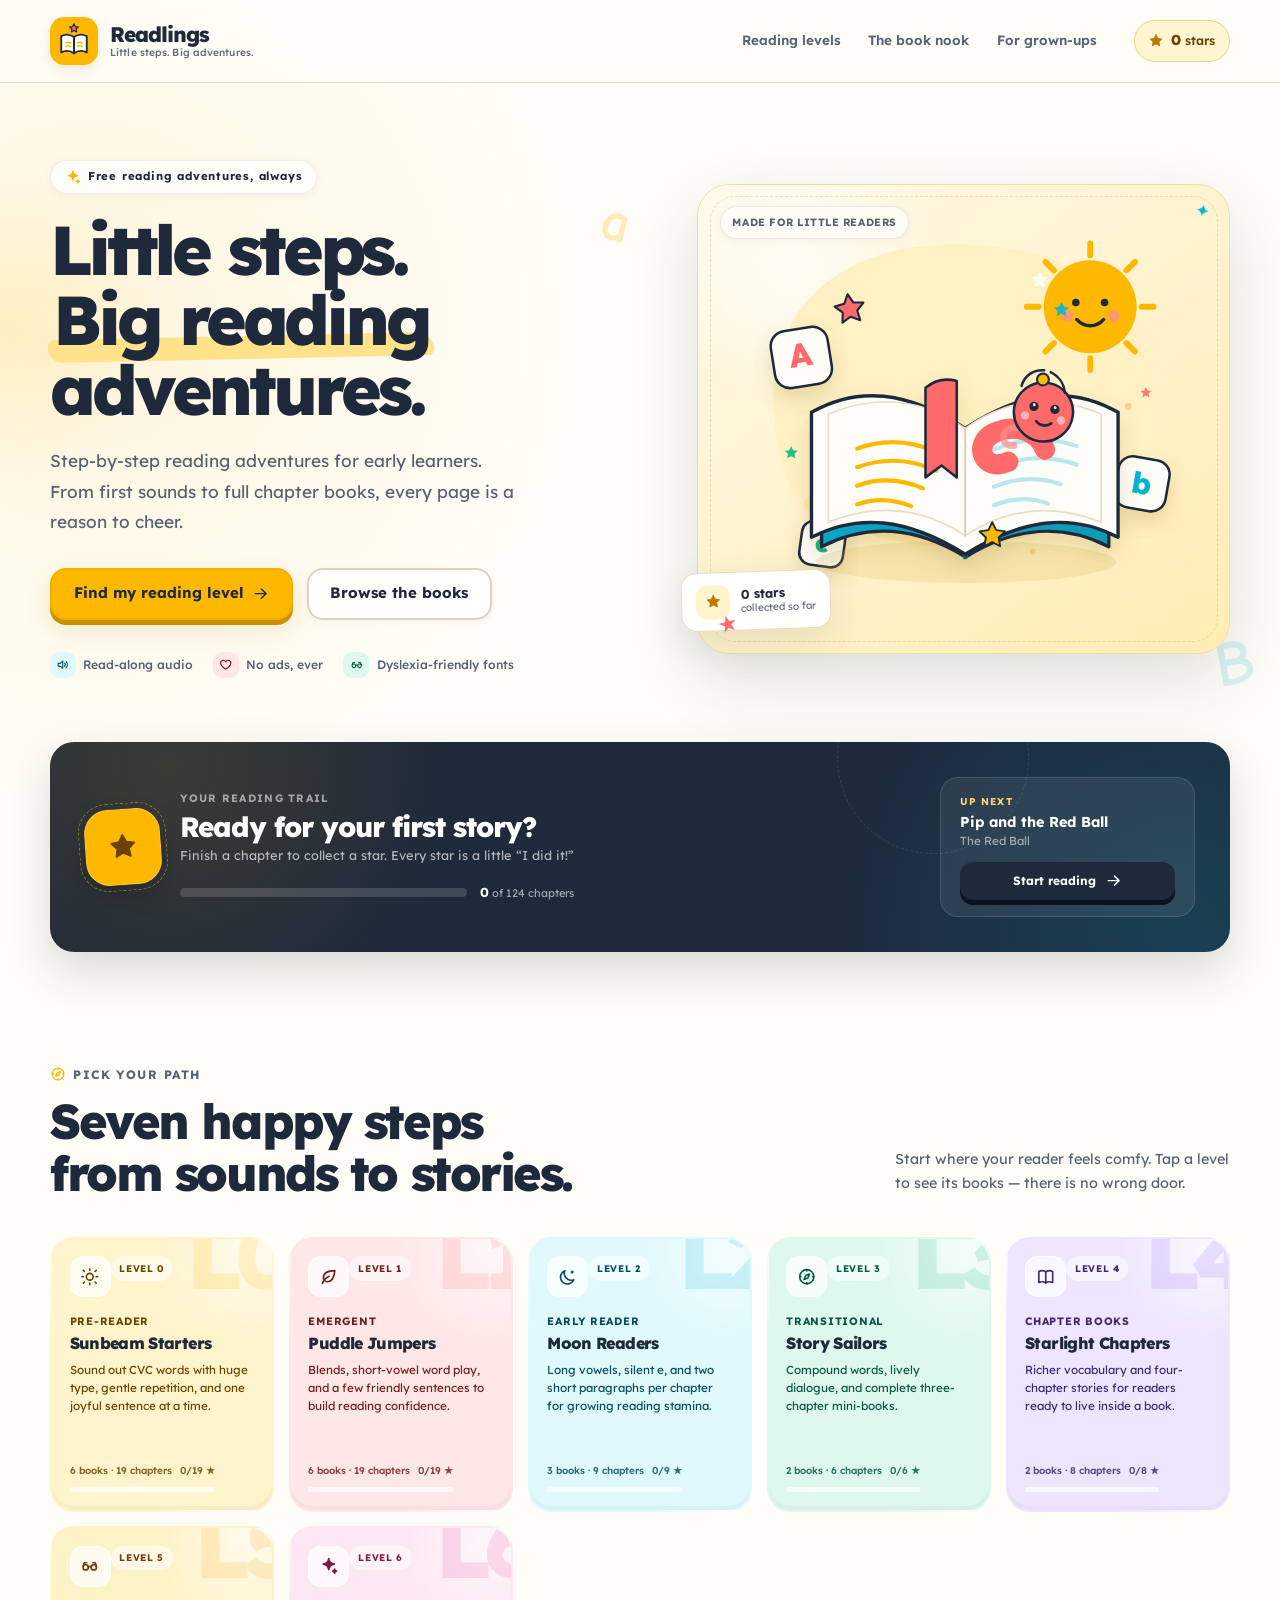
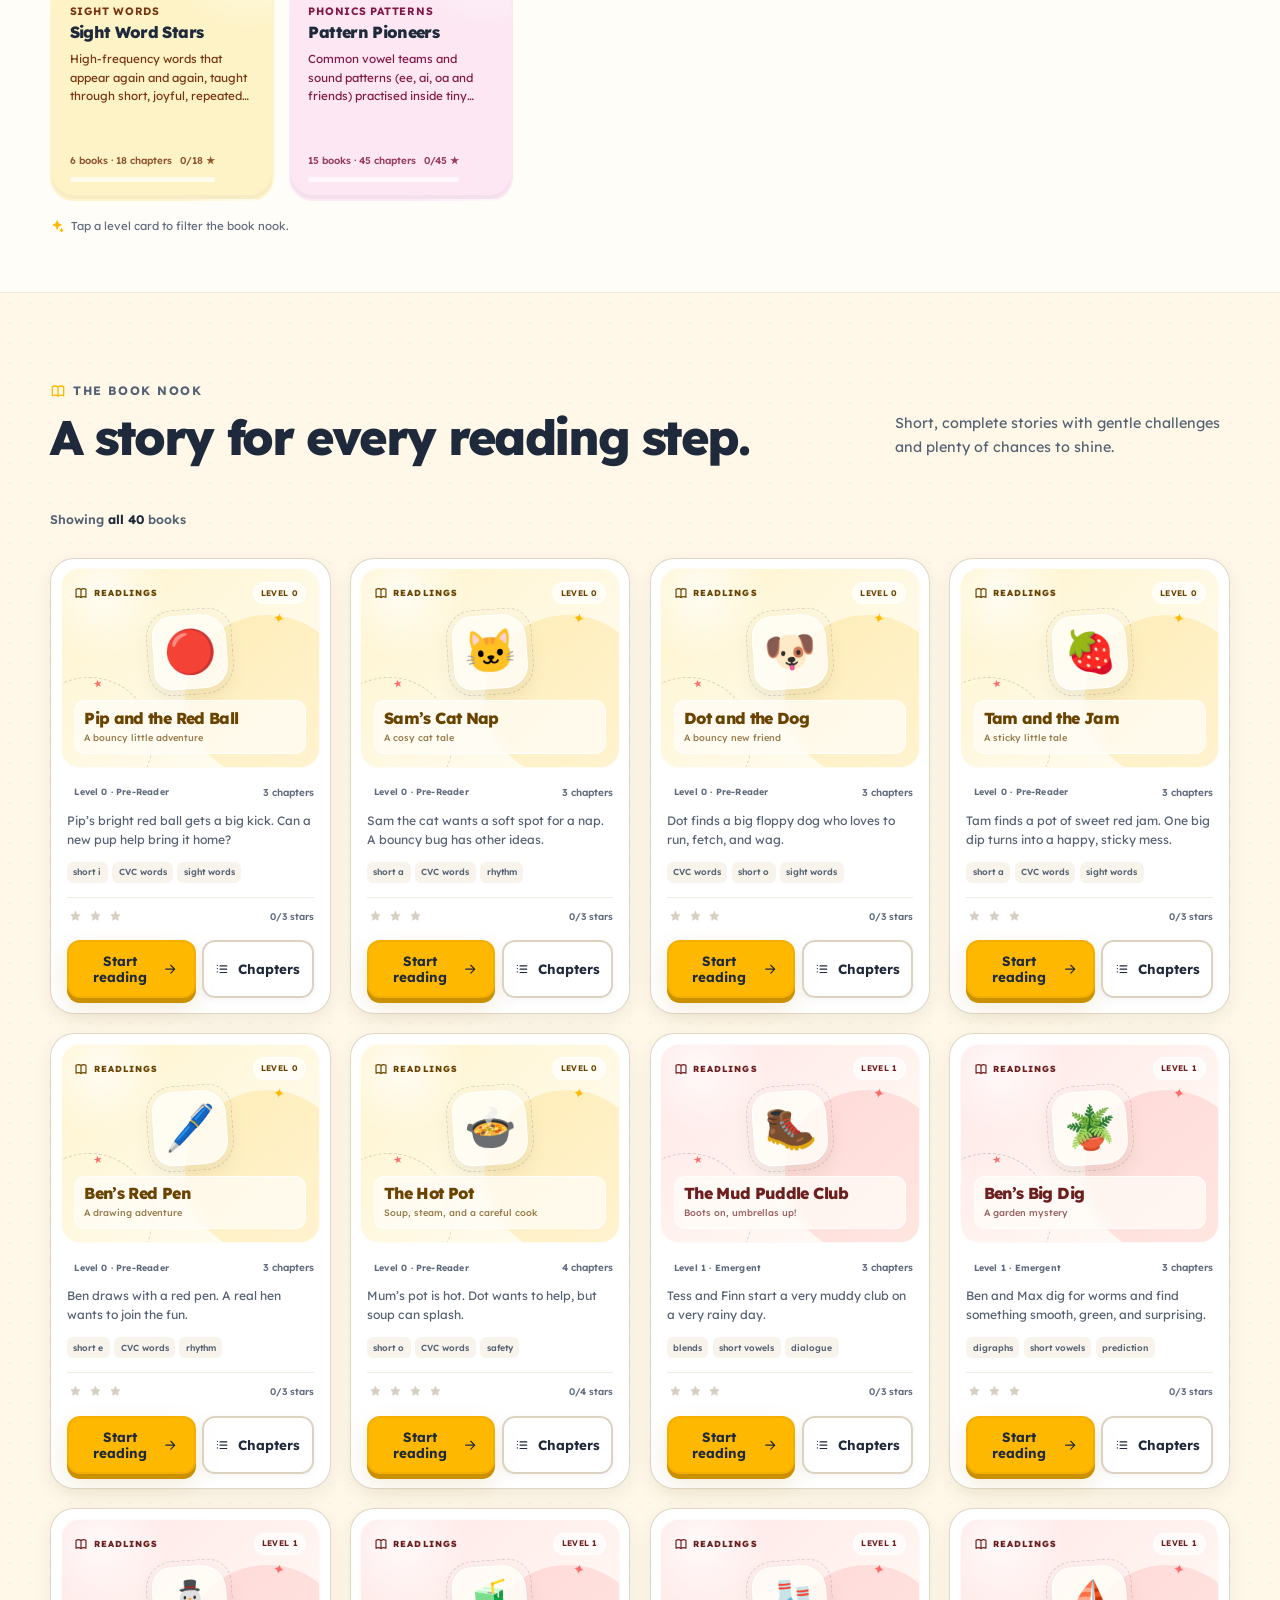
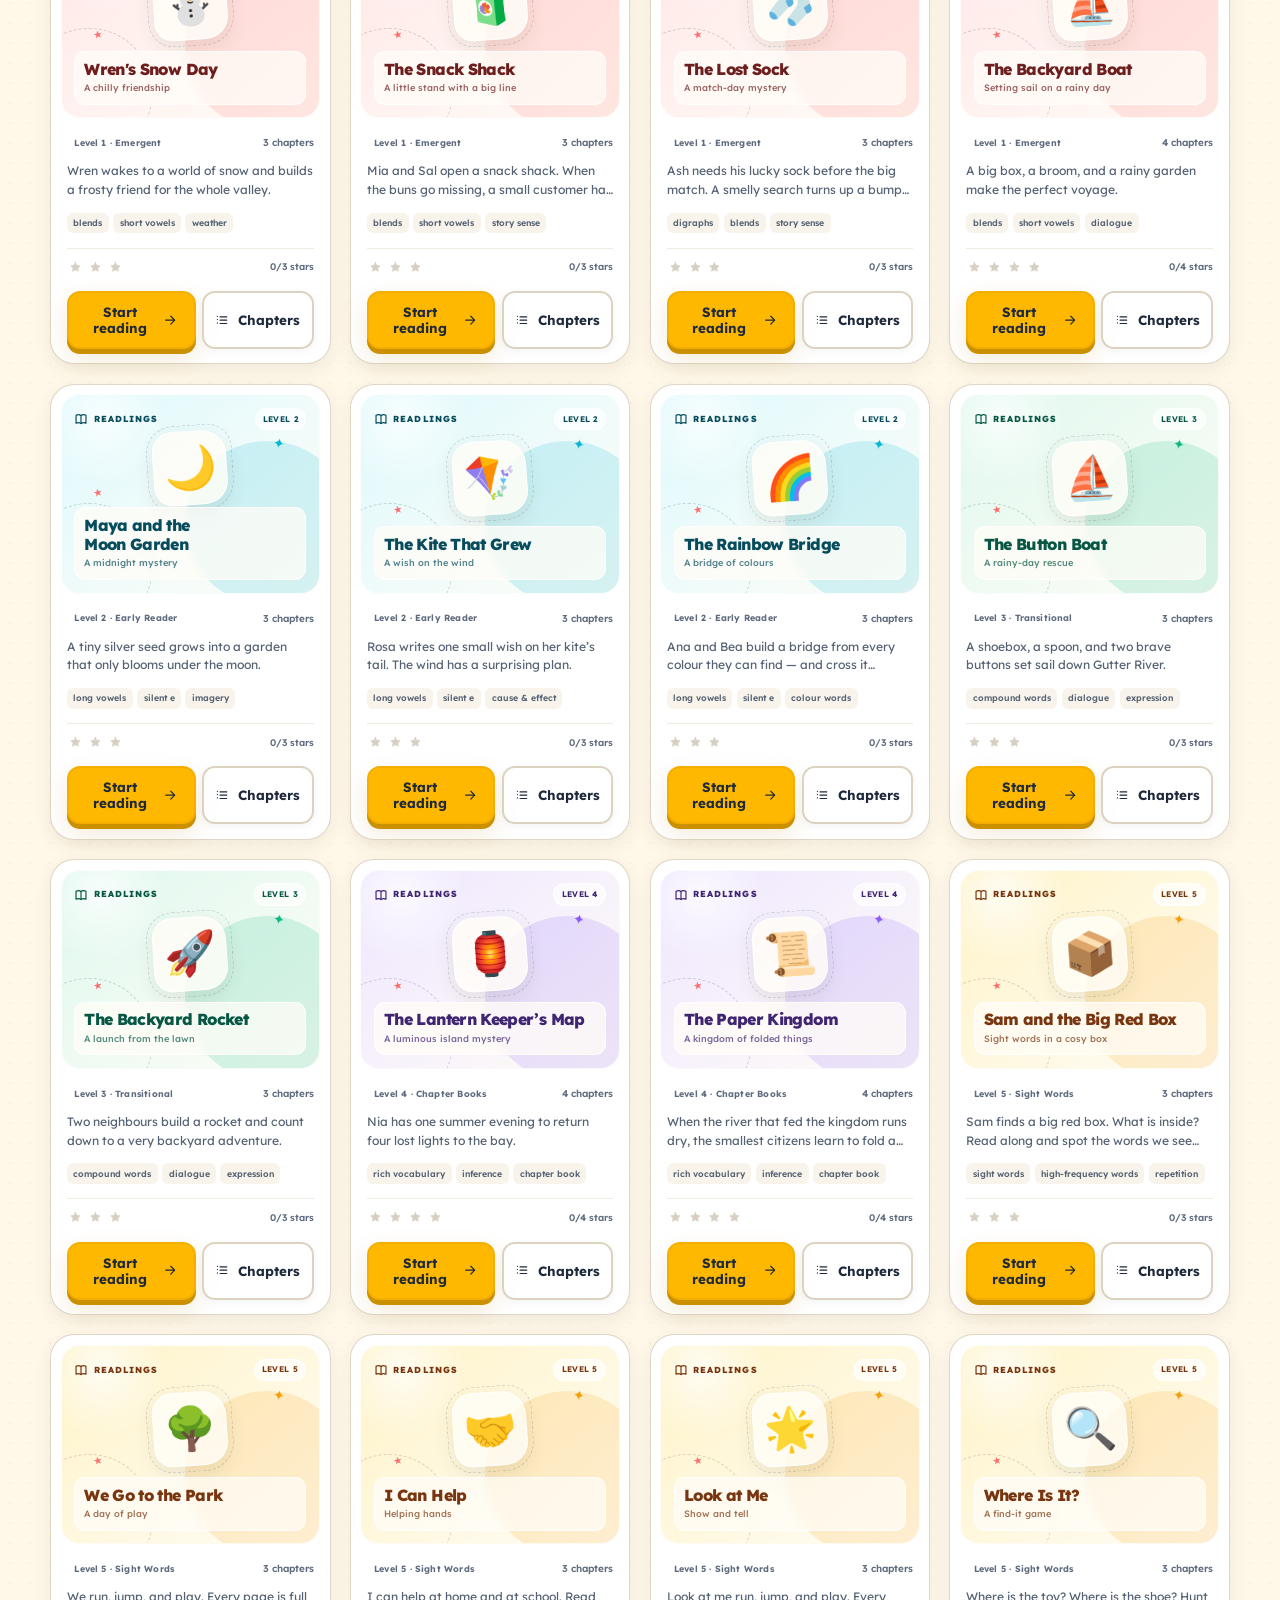
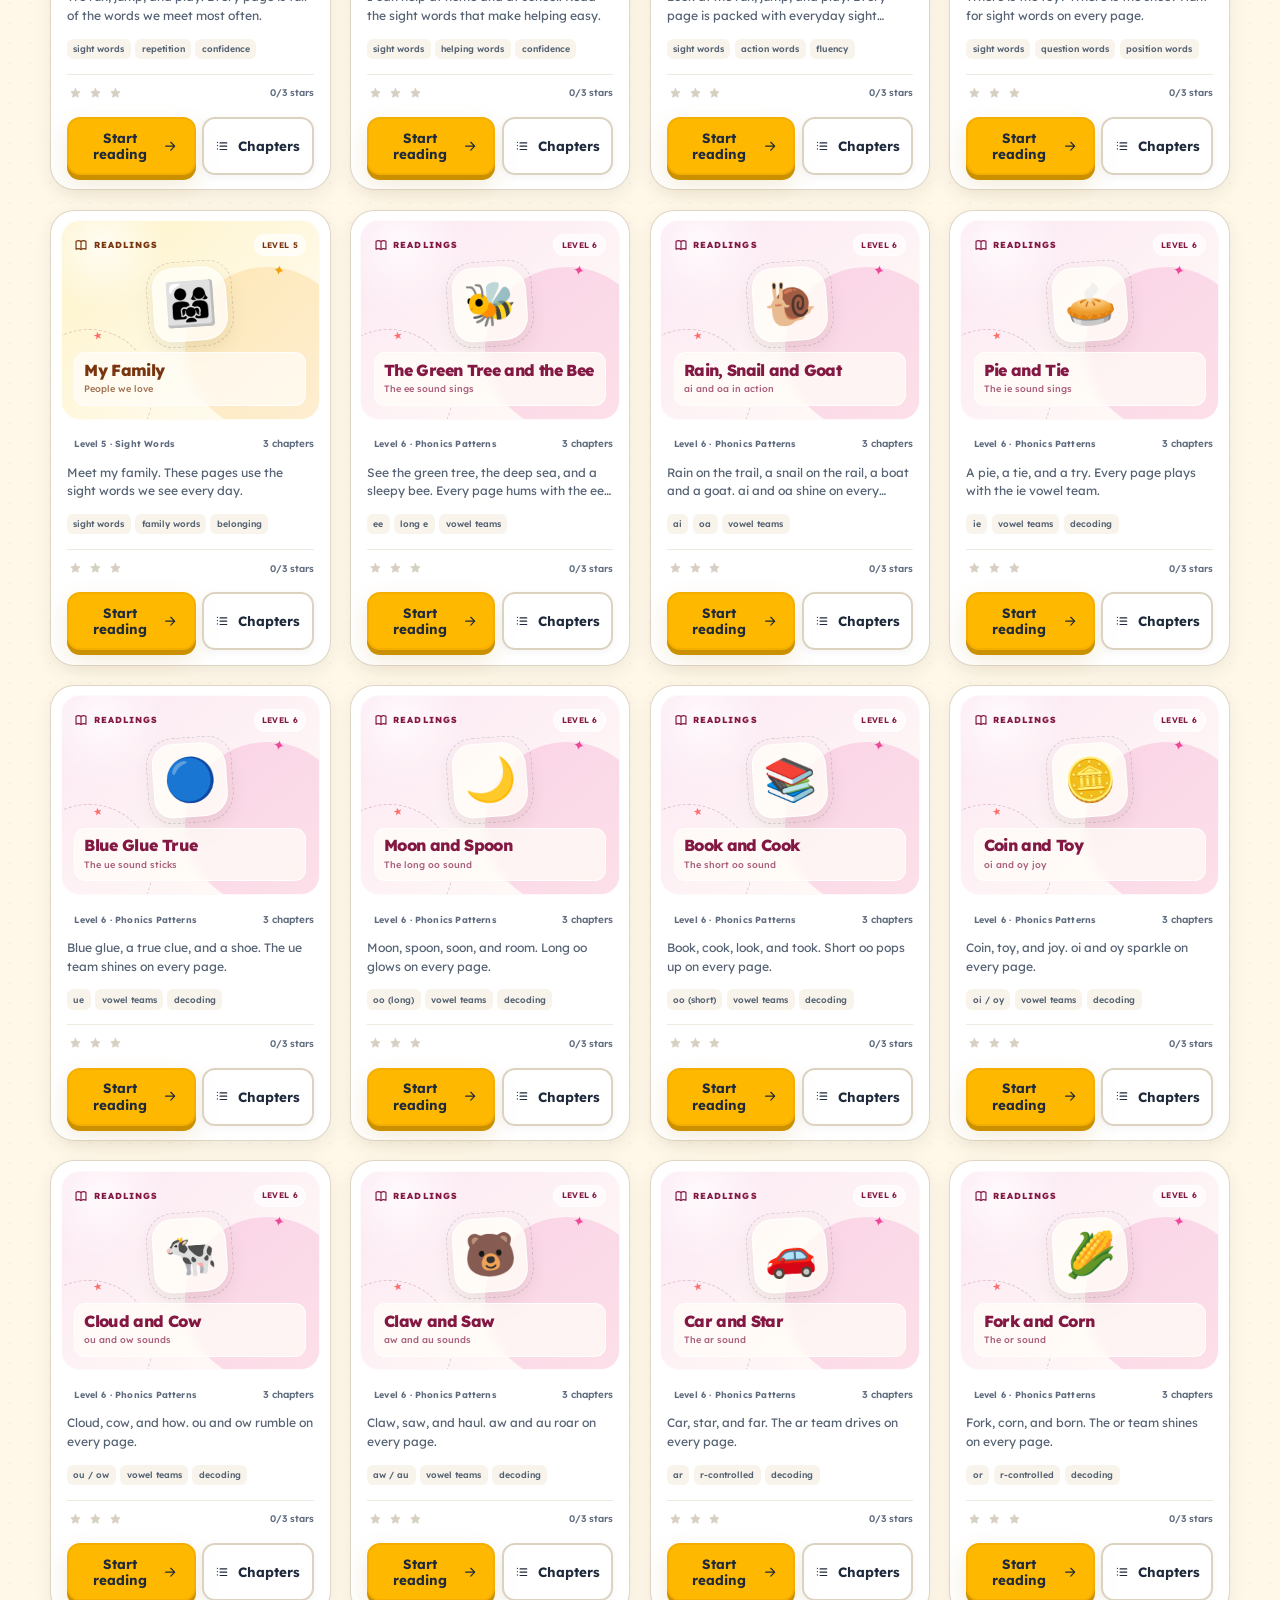
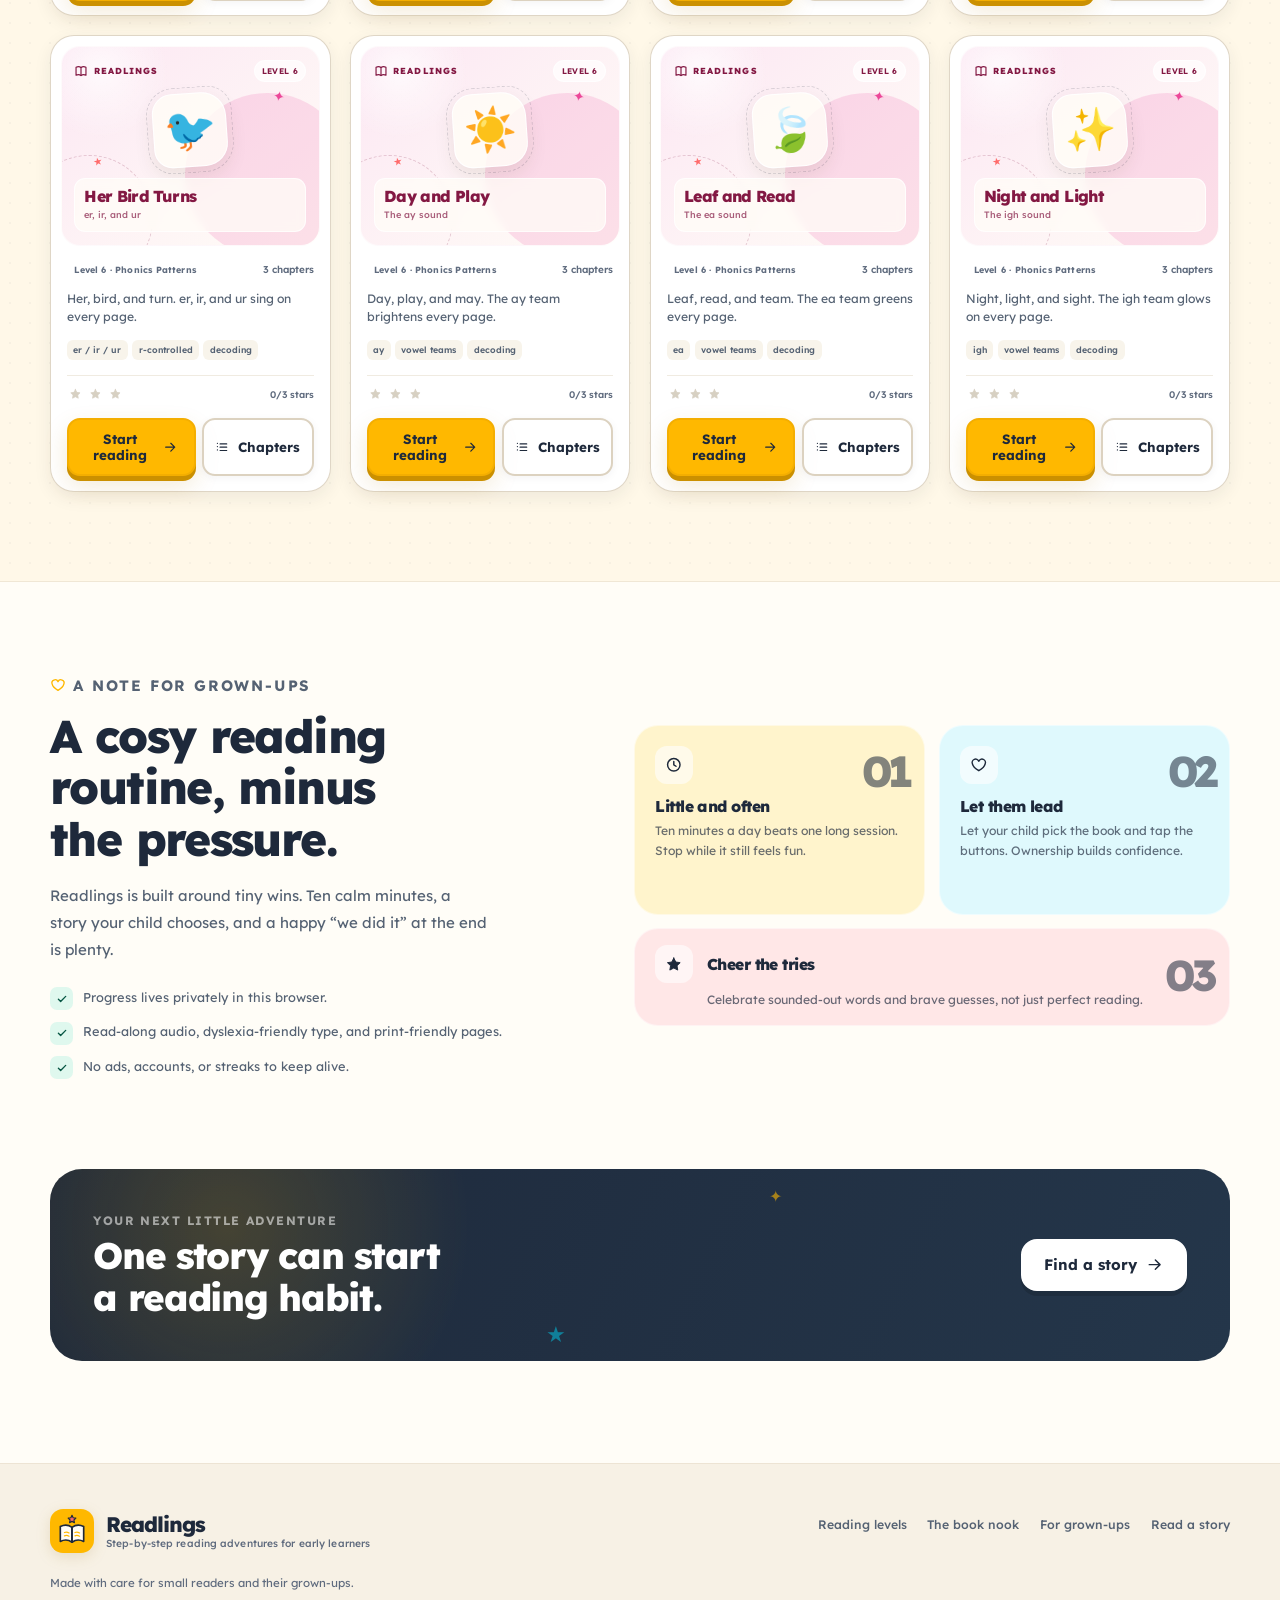
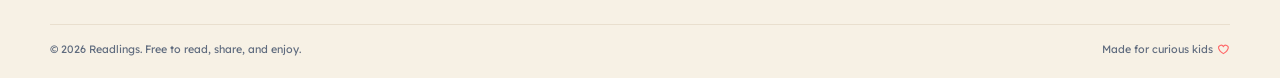
==== commit 01375512: "Add ten new chapters each to Levels 0 and 1 - Level 0: Tam and the Jam (3 chapters), Ben's Red Pen (" ====
--- a/index.html
+++ b/index.html
@@ -213,10 +213,10 @@
               <h2 id="trail-title">Ready for your first story?</h2>
               <p id="trail-copy">Finish a chapter to collect a star. Every star is a little “I did it!”</p>
               <div class="trail-progress">
-                <div class="trail-progress__track" role="progressbar" aria-labelledby="trail-title" aria-valuemin="0" aria-valuemax="41" aria-valuenow="0" id="trail-progressbar">
+                <div class="trail-progress__track" role="progressbar" aria-labelledby="trail-title" aria-valuemin="0" aria-valuemax="124" aria-valuenow="0" id="trail-progressbar">
                   <span class="trail-progress__fill" id="trail-progress-fill"></span>
                 </div>
-                <span class="trail-progress__label"><strong data-completed-count>0</strong> of <span data-total-chapters>41</span> chapters</span>
+                <span class="trail-progress__label"><strong data-completed-count>0</strong> of <span data-total-chapters>124</span> chapters</span>
               </div>
             </div>
           </div>
@@ -259,7 +259,7 @@
           <p class="section-heading__note">Short, complete stories with gentle challenges and plenty of chances to shine.</p>
         </div>
         <div class="catalog-bar">
-          <p class="catalog-status" id="catalog-status" aria-live="polite">Showing all 13 books</p>
+          <p class="catalog-status" id="catalog-status" aria-live="polite">Showing all 40 books</p>
           <button class="chip-button" id="clear-level-filter" type="button" hidden>
             All levels
             <svg class="icon" aria-hidden="true"><use href="#icon-close"></use></svg>
@@ -363,7 +363,7 @@
     <div class="noscript-banner">Readlings needs JavaScript switched on to show the stories and save reading progress.</div>
   </noscript>
 
-  <script src="data/curriculum.js?v=20261101-3"></script>
+  <script src="data/curriculum.js?v=20261109-1"></script>
   <script src="js/audio.js?v=20261101-3"></script>
   <script src="js/app.js?v=20261101-3"></script>
 </body>
--- a/css/styles.css
+++ b/css/styles.css
@@ -3405,6 +3405,14 @@
 
 .speaking-highlight:first-letter {
   color: #3A2900;
+}
+
+.speaking-section {
+  background: rgba(255, 226, 122, 0.28);
+  border-radius: 12px;
+  box-shadow: 0 0 0 2px rgba(242, 201, 76, 0.45);
+  padding: 0.35rem 0.5rem;
+  transition: background-color 180ms ease, box-shadow 180ms ease;
 }
 
 .completion-zone {
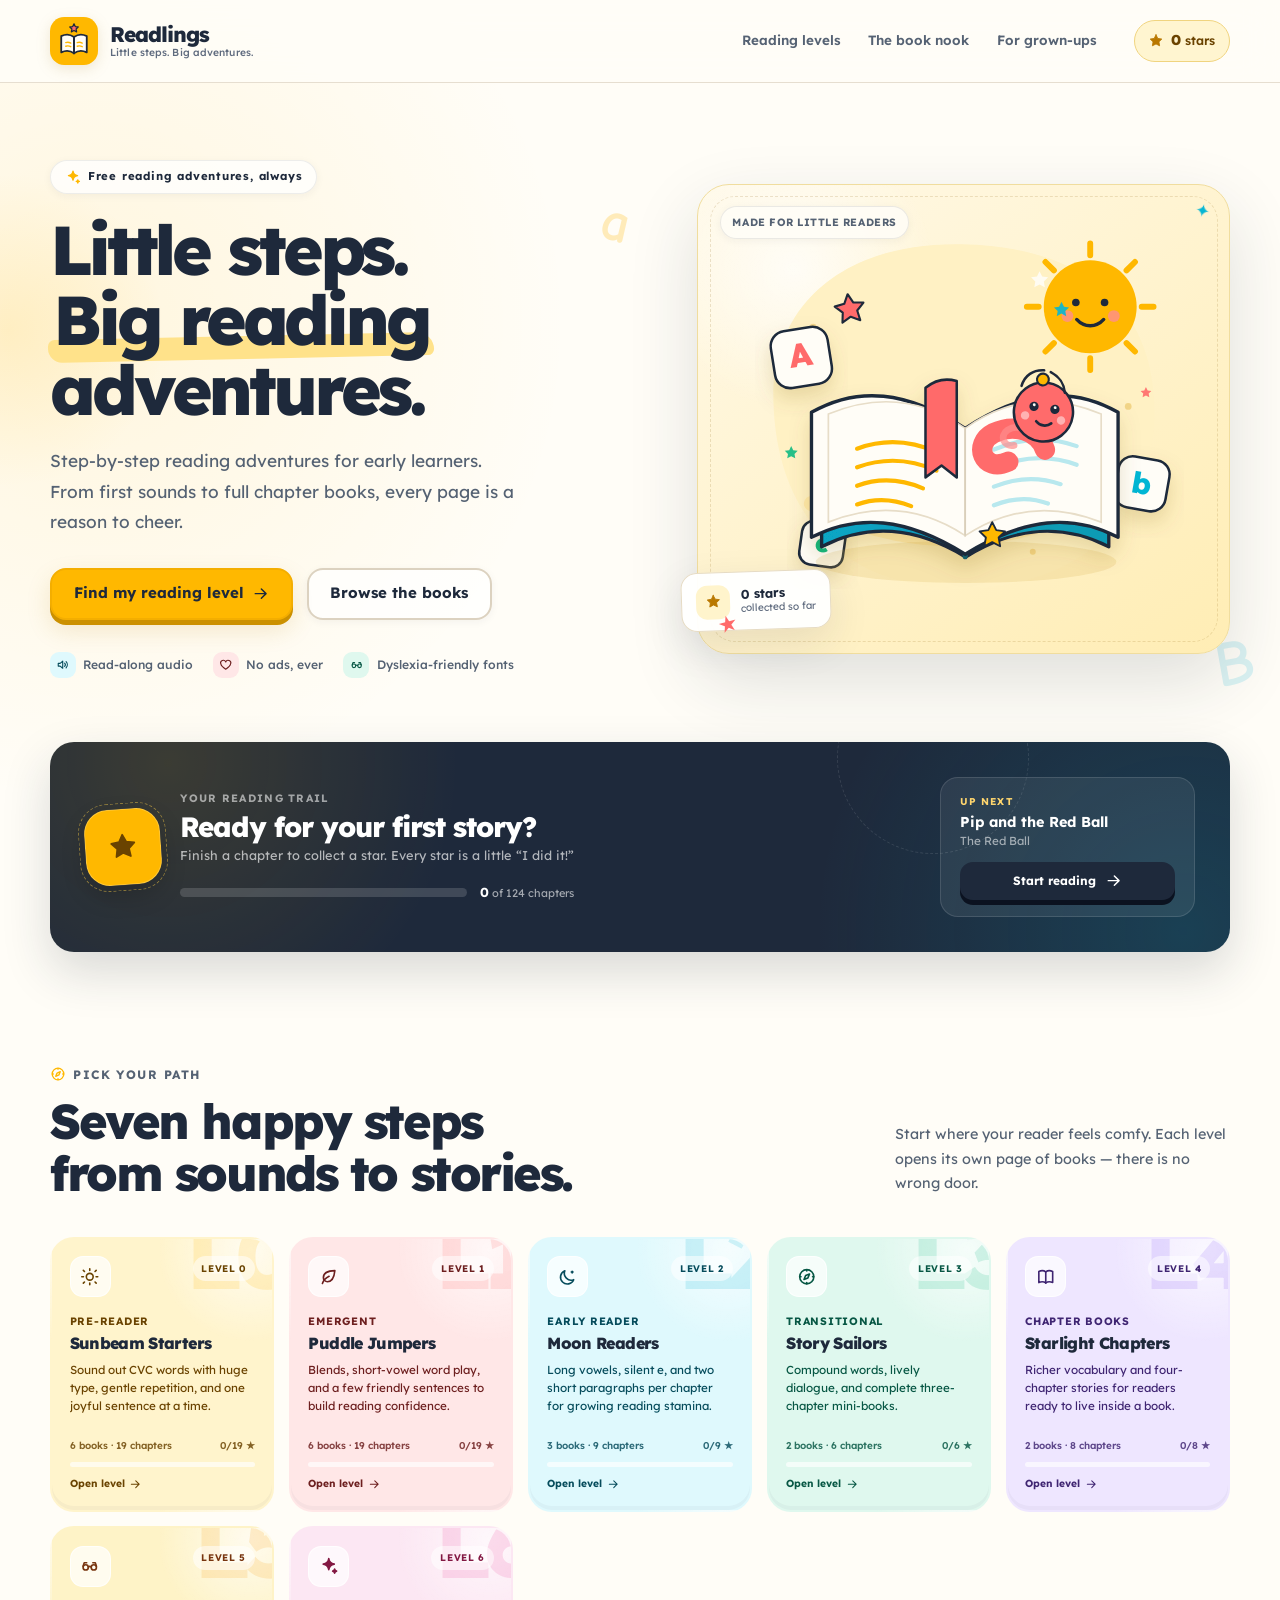
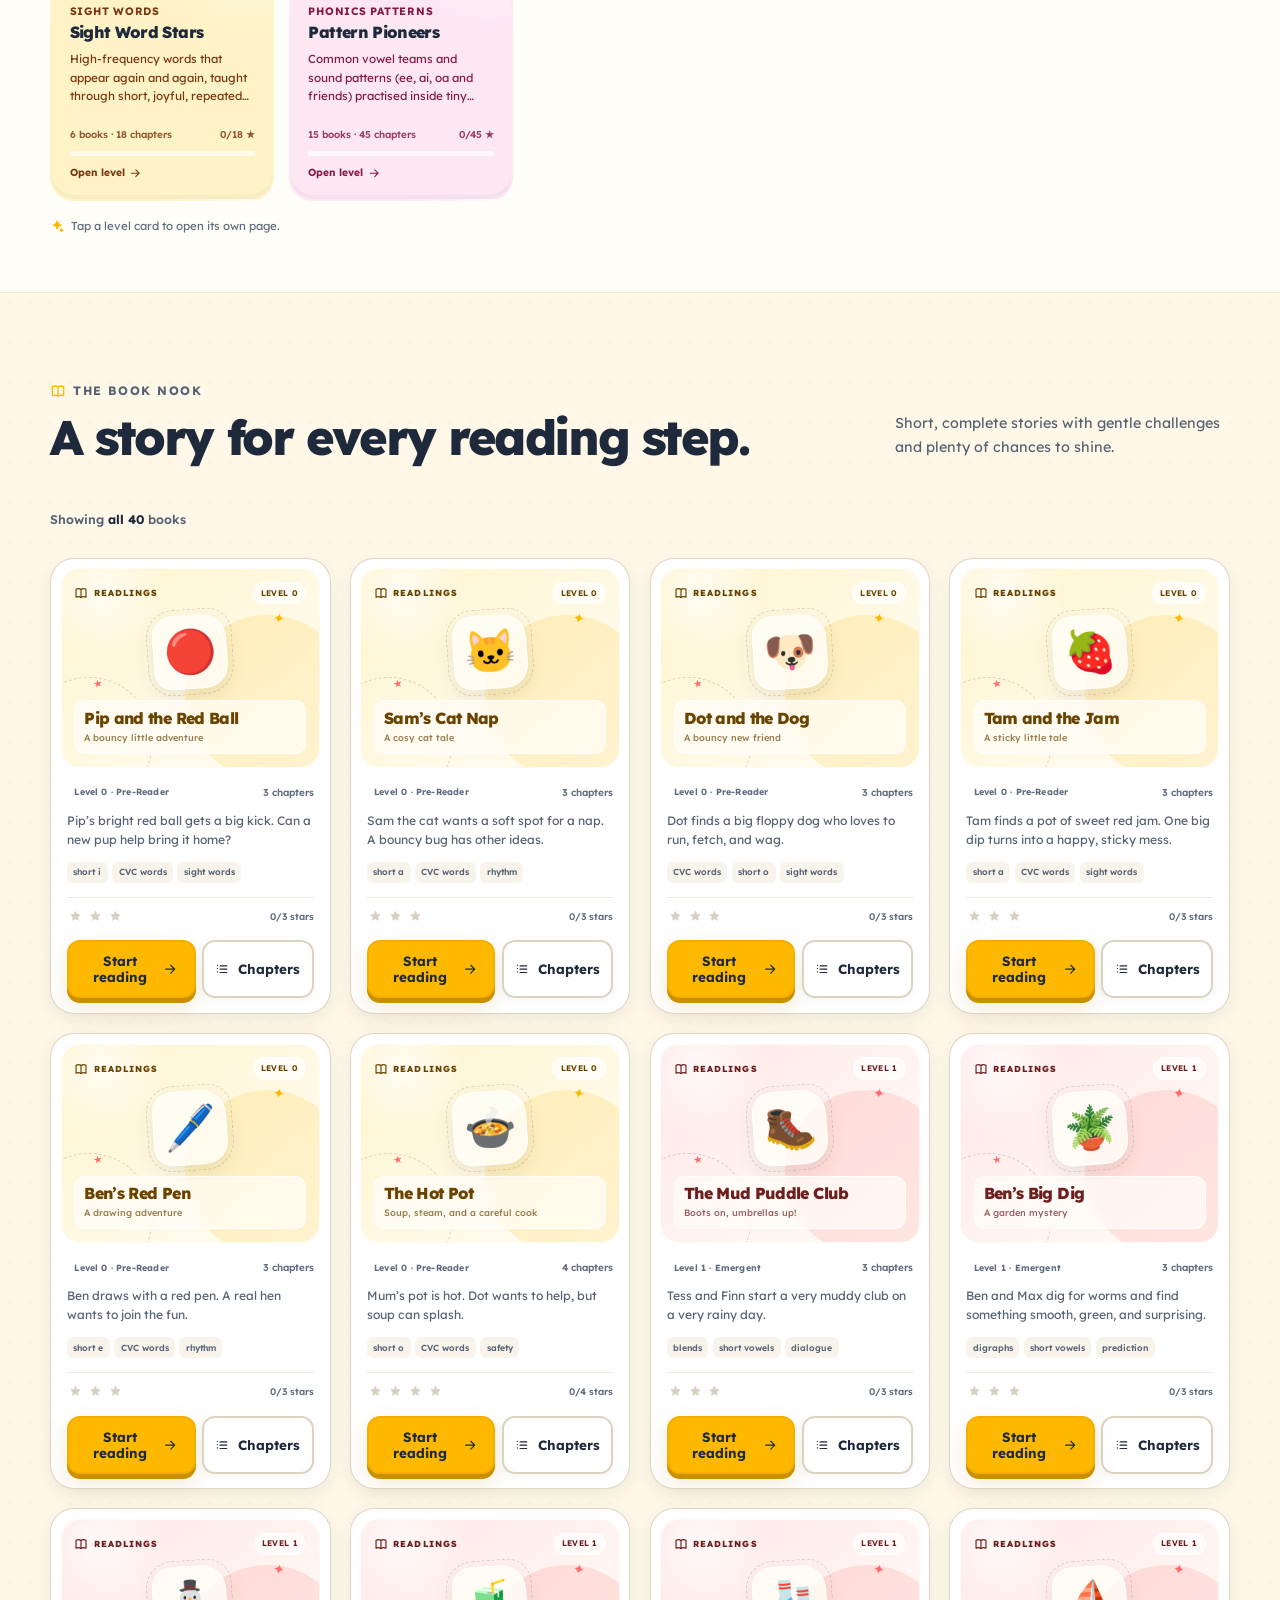
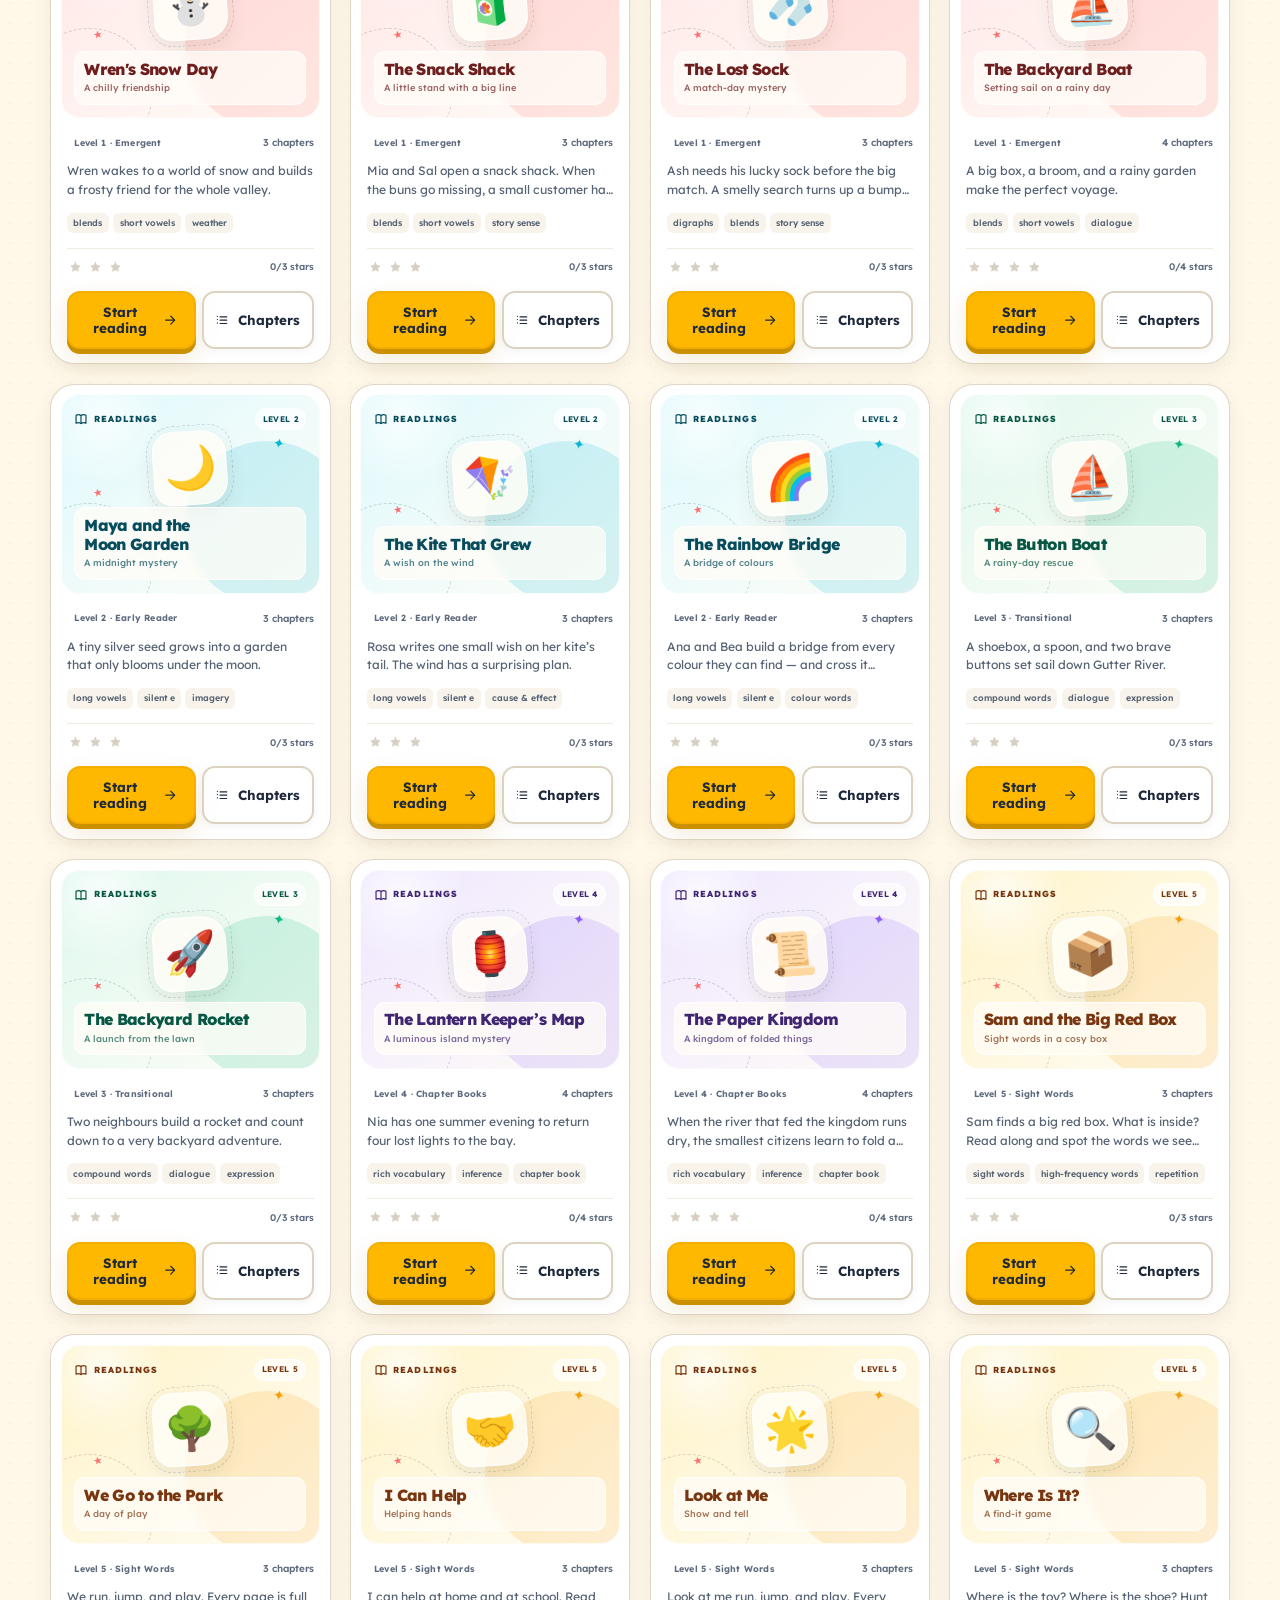
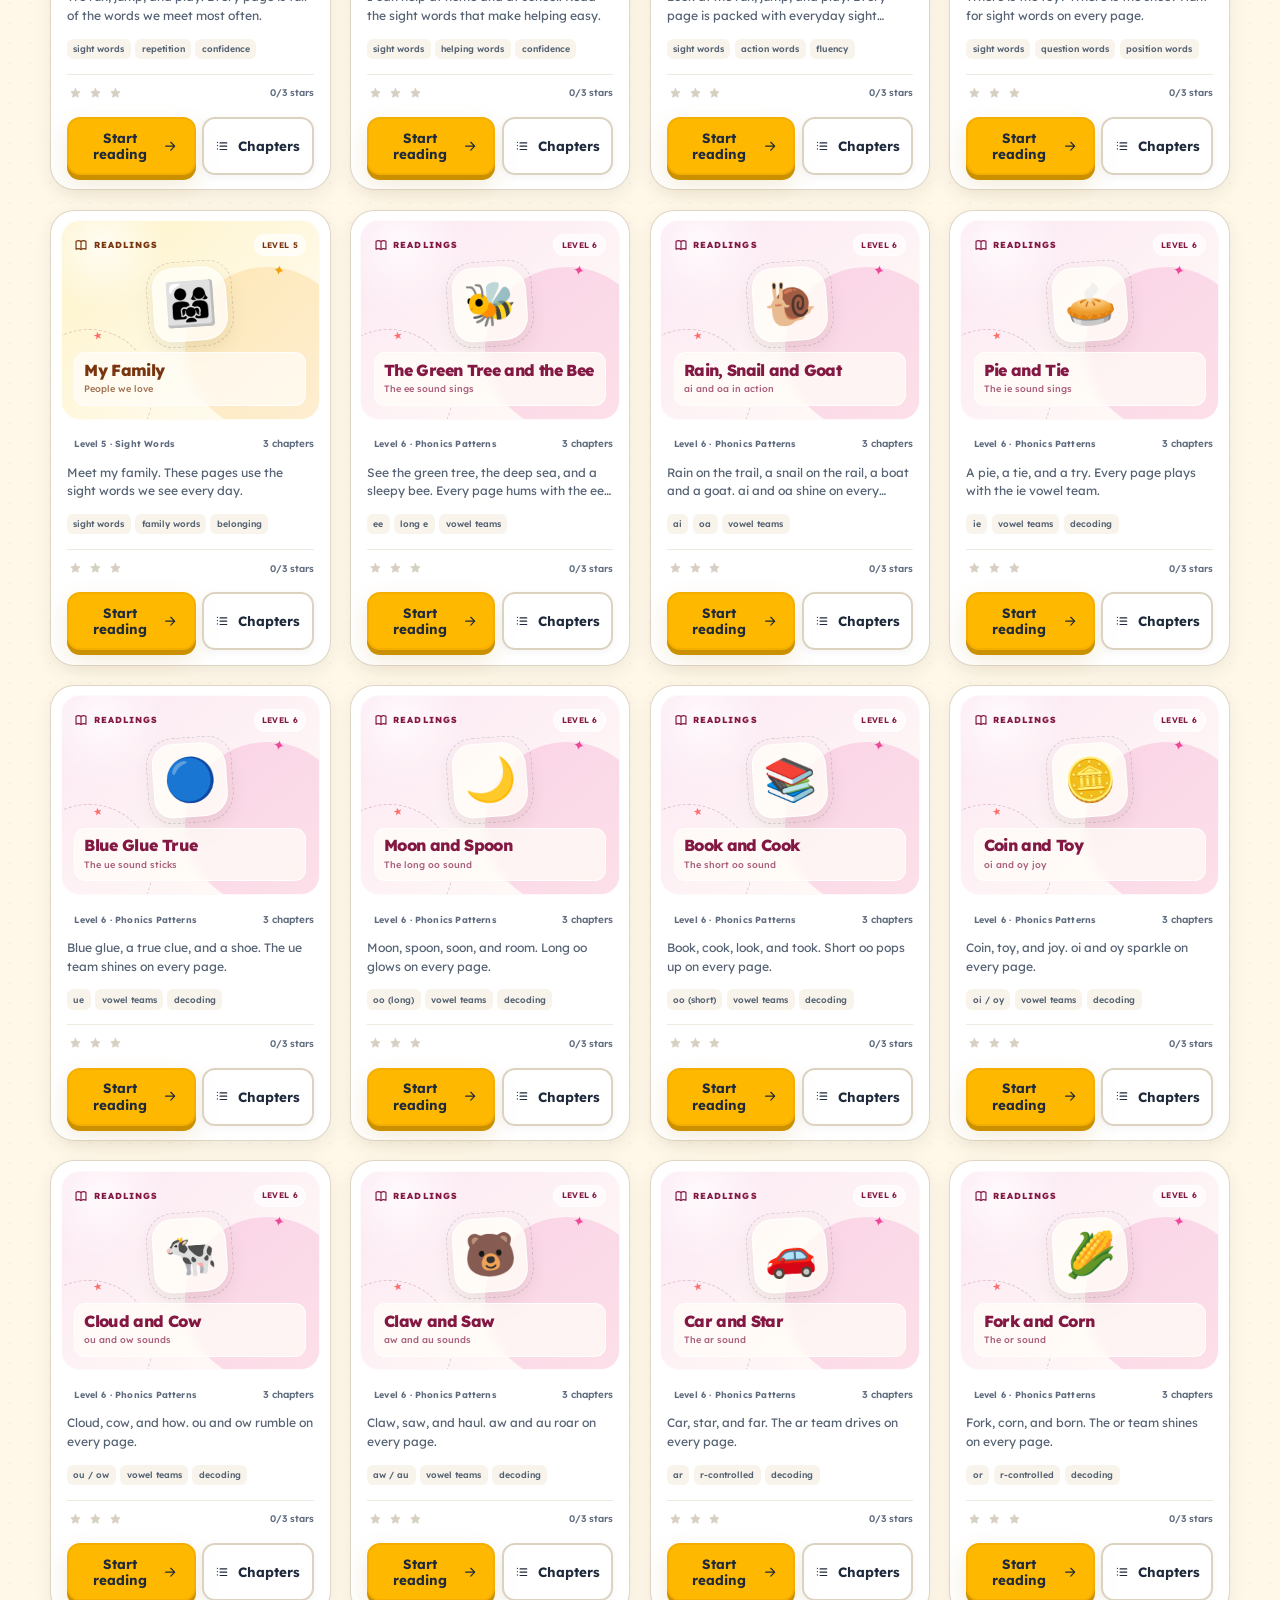
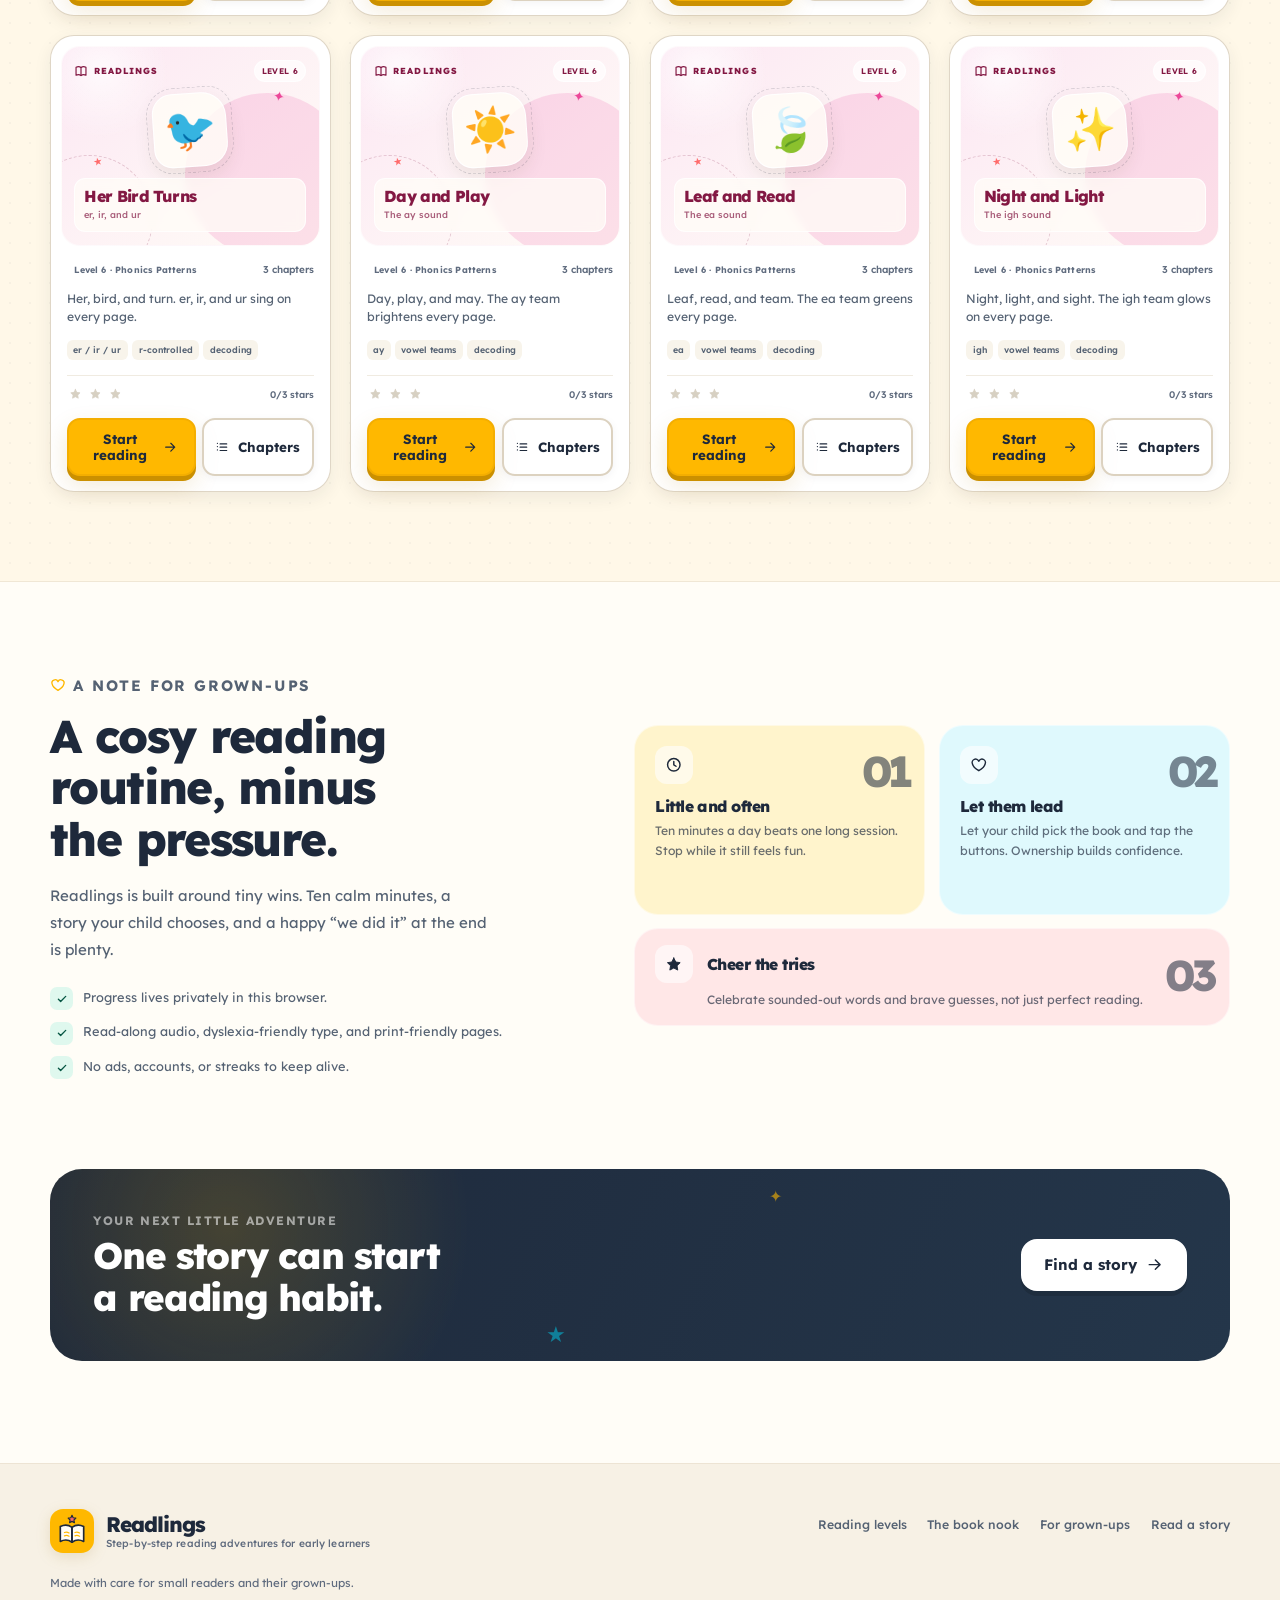
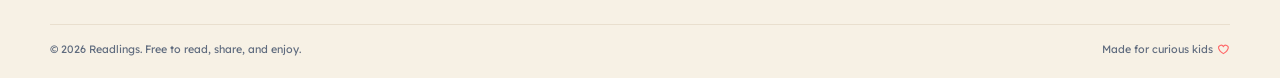
==== commit dab0de72: "Move each reading level onto its own page Homepage level cards now link to level.html?level=N instea" ====
--- a/index.html
+++ b/index.html
@@ -9,11 +9,16 @@
   <meta property="og:title" content="Readlings — Little steps. Big reading adventures.">
   <meta property="og:description" content="A warm, chapter-by-chapter reading curriculum for early learners. Free, private, and made for little readers.">
   <meta property="og:type" content="website">
-  <link rel="icon" href="assets/favicon.svg" type="image/svg+xml">
+  <link rel="icon" href="assets/favicon.ico">
+  <link rel="icon" href="assets/favicon-32x32.png" type="image/png" sizes="32x32">
+  <link rel="icon" href="assets/favicon-16x16.png" type="image/png" sizes="16x16">
+  <link rel="icon" href="assets/favicon.svg" type="image/svg+xml" sizes="any">
+  <link rel="apple-touch-icon" href="assets/apple-touch-icon.png">
+  <link rel="manifest" href="site.webmanifest">
   <link rel="preconnect" href="https://fonts.googleapis.com">
   <link rel="preconnect" href="https://fonts.gstatic.com" crossorigin>
   <link href="https://fonts.googleapis.com/css2?family=Comic+Neue:wght@400;700&family=Lexend:wght@400;500;600;700;800&display=swap" rel="stylesheet">
-  <link rel="stylesheet" href="css/styles.css?v=20261102-2">
+  <link rel="stylesheet" href="css/styles.css?v=20261111-2">
 </head>
 <body data-page="home">
   <a class="skip-link" href="#main-content">Skip to books and stories</a>
@@ -241,10 +246,10 @@
             <p class="eyebrow"><svg class="icon" aria-hidden="true"><use href="#icon-compass"></use></svg> Pick your path</p>
             <h2 id="levels-title">Seven happy steps from sounds to stories.</h2>
           </div>
-          <p class="section-heading__note">Start where your reader feels comfy. Tap a level to see its books — there is no wrong door.</p>
+          <p class="section-heading__note">Start where your reader feels comfy. Each level opens its own page of books — there is no wrong door.</p>
         </div>
         <div class="level-grid" id="level-grid" aria-label="Choose a reading level"></div>
-        <p class="filter-hint" id="filter-hint"><svg class="icon" aria-hidden="true"><use href="#icon-sparkle"></use></svg> Tap a level card to filter the book nook.</p>
+        <p class="filter-hint" id="filter-hint"><svg class="icon" aria-hidden="true"><use href="#icon-sparkle"></use></svg> Tap a level card to open its own page.</p>
       </div>
     </section>
 
@@ -260,10 +265,6 @@
         </div>
         <div class="catalog-bar">
           <p class="catalog-status" id="catalog-status" aria-live="polite">Showing all 40 books</p>
-          <button class="chip-button" id="clear-level-filter" type="button" hidden>
-            All levels
-            <svg class="icon" aria-hidden="true"><use href="#icon-close"></use></svg>
-          </button>
         </div>
         <div class="book-grid" id="book-grid"></div>
       </div>
@@ -365,6 +366,6 @@
 
   <script src="data/curriculum.js?v=20261109-1"></script>
   <script src="js/audio.js?v=20261101-3"></script>
-  <script src="js/app.js?v=20261101-3"></script>
+  <script src="js/app.js?v=20261111-2"></script>
 </body>
 </html>
--- a/css/styles.css
+++ b/css/styles.css
@@ -1265,6 +1265,319 @@
   color: var(--sunny);
 }
 
+.level-card {
+  text-decoration: none;
+}
+
+.level-card__open {
+  display: flex;
+  align-items: center;
+  gap: 0.3rem;
+  margin-top: 0.55rem;
+  color: var(--card-ink);
+  font-size: 0.64rem;
+  font-weight: 700;
+}
+
+.level-card__open .icon {
+  width: 0.78rem;
+  height: 0.78rem;
+}
+
+/* --------------------------------------------------------------------------
+   6b. Level page
+   -------------------------------------------------------------------------- */
+
+.level-topline {
+  display: flex;
+  align-items: center;
+  justify-content: space-between;
+  gap: 1rem;
+  margin: 1.6rem 0 1rem;
+}
+
+.level-hero {
+  position: relative;
+  overflow: hidden;
+  padding: clamp(1.6rem, 3.6vw, 3rem);
+  background:
+    radial-gradient(circle at 92% 6%, rgba(255, 255, 255, 0.72), transparent 34%),
+    var(--level-soft);
+  border: 1px solid rgba(255, 255, 255, 0.78);
+  border-radius: var(--radius-xl);
+  box-shadow: var(--shadow-sm);
+}
+
+.level-hero__number {
+  position: absolute;
+  right: 1.2rem;
+  bottom: -2.6rem;
+  color: var(--level-color);
+  font-size: clamp(7rem, 18vw, 13rem);
+  font-weight: 800;
+  letter-spacing: -0.08em;
+  line-height: 1;
+  opacity: 0.14;
+  pointer-events: none;
+}
+
+.level-hero__grid {
+  position: relative;
+  z-index: 1;
+  display: grid;
+  grid-template-columns: minmax(0, 1.55fr) minmax(0, 1fr);
+  align-items: center;
+  gap: clamp(1.5rem, 4vw, 3rem);
+}
+
+.level-hero h1 {
+  margin-bottom: 0.7rem;
+  font-size: clamp(2.1rem, 4.6vw, 3.4rem);
+  letter-spacing: -0.05em;
+  line-height: 1.05;
+}
+
+.level-hero__lead {
+  max-width: 54ch;
+  color: var(--level-ink);
+  font-size: 1rem;
+  line-height: 1.7;
+  opacity: 0.92;
+}
+
+.level-hero__focus {
+  display: flex;
+  flex-wrap: wrap;
+  gap: 0.45rem;
+  margin: 1.1rem 0 1.5rem;
+  padding: 0;
+  list-style: none;
+}
+
+.level-hero__focus li {
+  padding: 0.36rem 0.7rem;
+  color: var(--level-ink);
+  background: rgba(255, 255, 255, 0.68);
+  border: 1px solid rgba(255, 255, 255, 0.9);
+  border-radius: 999px;
+  font-size: 0.7rem;
+  font-weight: 600;
+}
+
+.level-hero__actions {
+  display: flex;
+  flex-wrap: wrap;
+  gap: 0.7rem;
+}
+
+.level-hero__card {
+  display: flex;
+  flex-direction: column;
+  gap: 0.8rem;
+  padding: 1.25rem;
+  background: rgba(255, 255, 255, 0.74);
+  border: 1px solid rgba(255, 255, 255, 0.86);
+  border-radius: var(--radius-lg);
+  box-shadow: 0 10px 28px rgba(30, 41, 59, 0.07);
+}
+
+.level-hero__icon {
+  display: grid;
+  width: 48px;
+  height: 48px;
+  place-items: center;
+  color: var(--level-ink);
+  background: rgba(255, 255, 255, 0.85);
+  border: 1px solid rgba(255, 255, 255, 0.9);
+  border-radius: 15px;
+}
+
+.level-hero__icon .icon {
+  width: 1.5rem;
+  height: 1.5rem;
+}
+
+.level-hero__card-eyebrow {
+  margin: 0;
+  color: var(--level-ink);
+  font-size: 0.63rem;
+  font-weight: 700;
+  letter-spacing: 0.1em;
+  text-transform: uppercase;
+  opacity: 0.72;
+}
+
+.level-hero__stats {
+  display: grid;
+  grid-template-columns: repeat(3, minmax(0, 1fr));
+  gap: 0.5rem;
+  margin: 0;
+}
+
+.level-hero__stats div {
+  padding: 0.5rem 0.55rem;
+  background: rgba(255, 255, 255, 0.62);
+  border: 1px solid rgba(255, 255, 255, 0.8);
+  border-radius: 13px;
+}
+
+.level-hero__stats dt {
+  color: var(--level-ink);
+  font-size: 0.56rem;
+  font-weight: 700;
+  letter-spacing: 0.06em;
+  opacity: 0.7;
+  text-transform: uppercase;
+}
+
+.level-hero__stats dd {
+  margin: 0.1rem 0 0;
+  color: var(--ink);
+  font-size: 1rem;
+  font-weight: 800;
+  letter-spacing: -0.03em;
+}
+
+.level-hero__progress {
+  display: flex;
+  flex-direction: column;
+  gap: 0.4rem;
+  color: var(--level-ink);
+  font-size: 0.68rem;
+  font-weight: 600;
+}
+
+.level-hero__progress strong {
+  color: var(--ink);
+}
+
+.level-hero__progress-track {
+  height: 7px;
+  overflow: hidden;
+  background: rgba(255, 255, 255, 0.72);
+  border-radius: 999px;
+}
+
+.level-hero__progress-track span {
+  display: block;
+  height: 100%;
+  background: var(--level-color);
+  border-radius: inherit;
+  transition: width 400ms ease;
+}
+
+.level-hero__guidance {
+  display: flex;
+  align-items: flex-start;
+  gap: 0.5rem;
+  margin: 0;
+  padding-top: 0.8rem;
+  color: var(--level-ink);
+  border-top: 1px dashed rgba(30, 41, 59, 0.14);
+  font-size: 0.73rem;
+  line-height: 1.6;
+}
+
+.level-hero__guidance .icon {
+  width: 0.95rem;
+  height: 0.95rem;
+  flex: 0 0 auto;
+  margin-top: 0.12rem;
+}
+
+.level-books-section {
+  padding-top: clamp(2.5rem, 5vw, 4rem);
+}
+
+.level-pager {
+  display: grid;
+  grid-template-columns: repeat(2, minmax(0, 1fr));
+  gap: 1rem;
+  padding-bottom: clamp(3rem, 6vw, 5rem);
+}
+
+.level-pager__card {
+  display: flex;
+  align-items: center;
+  gap: 0.8rem;
+  padding: 1rem 1.15rem;
+  color: var(--ink);
+  background: var(--paper);
+  border: 1px solid var(--line);
+  border-radius: var(--radius-lg);
+  box-shadow: var(--shadow-xs);
+  text-decoration: none;
+  transition: transform 180ms ease, box-shadow 180ms ease, border-color 180ms ease;
+}
+
+.level-pager__card:hover {
+  border-color: var(--ink);
+  box-shadow: var(--shadow-sm);
+  transform: translateY(-3px);
+}
+
+.level-pager__card--next {
+  justify-content: flex-end;
+  text-align: right;
+}
+
+.level-pager__card .icon {
+  width: 1.1rem;
+  height: 1.1rem;
+  flex: 0 0 auto;
+  color: var(--card-color, var(--ink));
+}
+
+.level-pager__card small {
+  display: block;
+  color: var(--ink-muted);
+  font-size: 0.61rem;
+  font-weight: 700;
+  letter-spacing: 0.08em;
+  text-transform: uppercase;
+}
+
+.level-pager__card strong {
+  display: block;
+  font-size: 0.87rem;
+  letter-spacing: -0.02em;
+}
+
+.level-grid--inline {
+  grid-template-columns: repeat(auto-fit, minmax(185px, 1fr));
+  margin-top: 2rem;
+}
+
+.level-hero--missing {
+  background:
+    radial-gradient(circle at 92% 6%, rgba(255, 255, 255, 0.72), transparent 34%),
+    var(--sunny-soft);
+}
+
+.level-hero--missing h1 {
+  max-width: 24ch;
+}
+
+@media (max-width: 900px) {
+  .level-hero__grid {
+    grid-template-columns: minmax(0, 1fr);
+  }
+
+  .level-hero__card {
+    max-width: 460px;
+  }
+}
+
+@media (max-width: 720px) {
+  .level-pager {
+    grid-template-columns: minmax(0, 1fr);
+  }
+
+  .level-topline {
+    margin-top: 1.1rem;
+  }
+}
+
 /* --------------------------------------------------------------------------
    7. Book nook
    -------------------------------------------------------------------------- */
@@ -3377,6 +3690,67 @@
   vertical-align: middle;
 }
 
+.story-tools {
+  display: flex;
+  flex-wrap: wrap;
+  align-items: center;
+  gap: 0.35rem;
+  z-index: 2;
+}
+
+.story-page .story-tools {
+  position: absolute;
+  top: 0.6rem;
+  right: 0.85rem;
+}
+
+.story-tools--inline {
+  display: inline-flex;
+  margin-left: 0.5rem;
+  vertical-align: middle;
+}
+
+.story-tools .focus-mode-toggle {
+  position: static;
+  margin-left: 0;
+}
+
+.listen-toggle {
+  display: inline-flex;
+  align-items: center;
+  gap: 0.3rem;
+  min-height: 28px;
+  padding: 0.2rem 0.55rem;
+  color: var(--ink-soft);
+  background: rgba(255, 255, 255, 0.72);
+  border: 1px solid var(--line);
+  border-radius: 999px;
+  font-size: 0.6rem;
+  font-weight: 700;
+  letter-spacing: 0.04em;
+  text-transform: uppercase;
+  cursor: pointer;
+  transition: background-color 160ms ease, color 160ms ease, border-color 160ms ease;
+}
+
+.listen-toggle:hover {
+  color: var(--ink);
+  background: var(--paper);
+  border-color: var(--line-strong);
+}
+
+.listen-toggle.is-active,
+.listen-toggle[aria-pressed="true"] {
+  color: var(--ink);
+  background: var(--sunny-soft);
+  border-color: #EFD587;
+}
+
+.listen-toggle .icon {
+  width: 0.75rem;
+  height: 0.75rem;
+}
+
 .story-page .story-paragraph {
   font-size: calc(var(--reader-font-size) * 1.12);
   font-weight: 500;
@@ -5006,6 +5380,7 @@
   .completion-zone,
   .reading-card__topline,
   .focus-mode-mask,
+  .story-tools,
   .celebration-layer,
   .book-dialog,
   .toast,
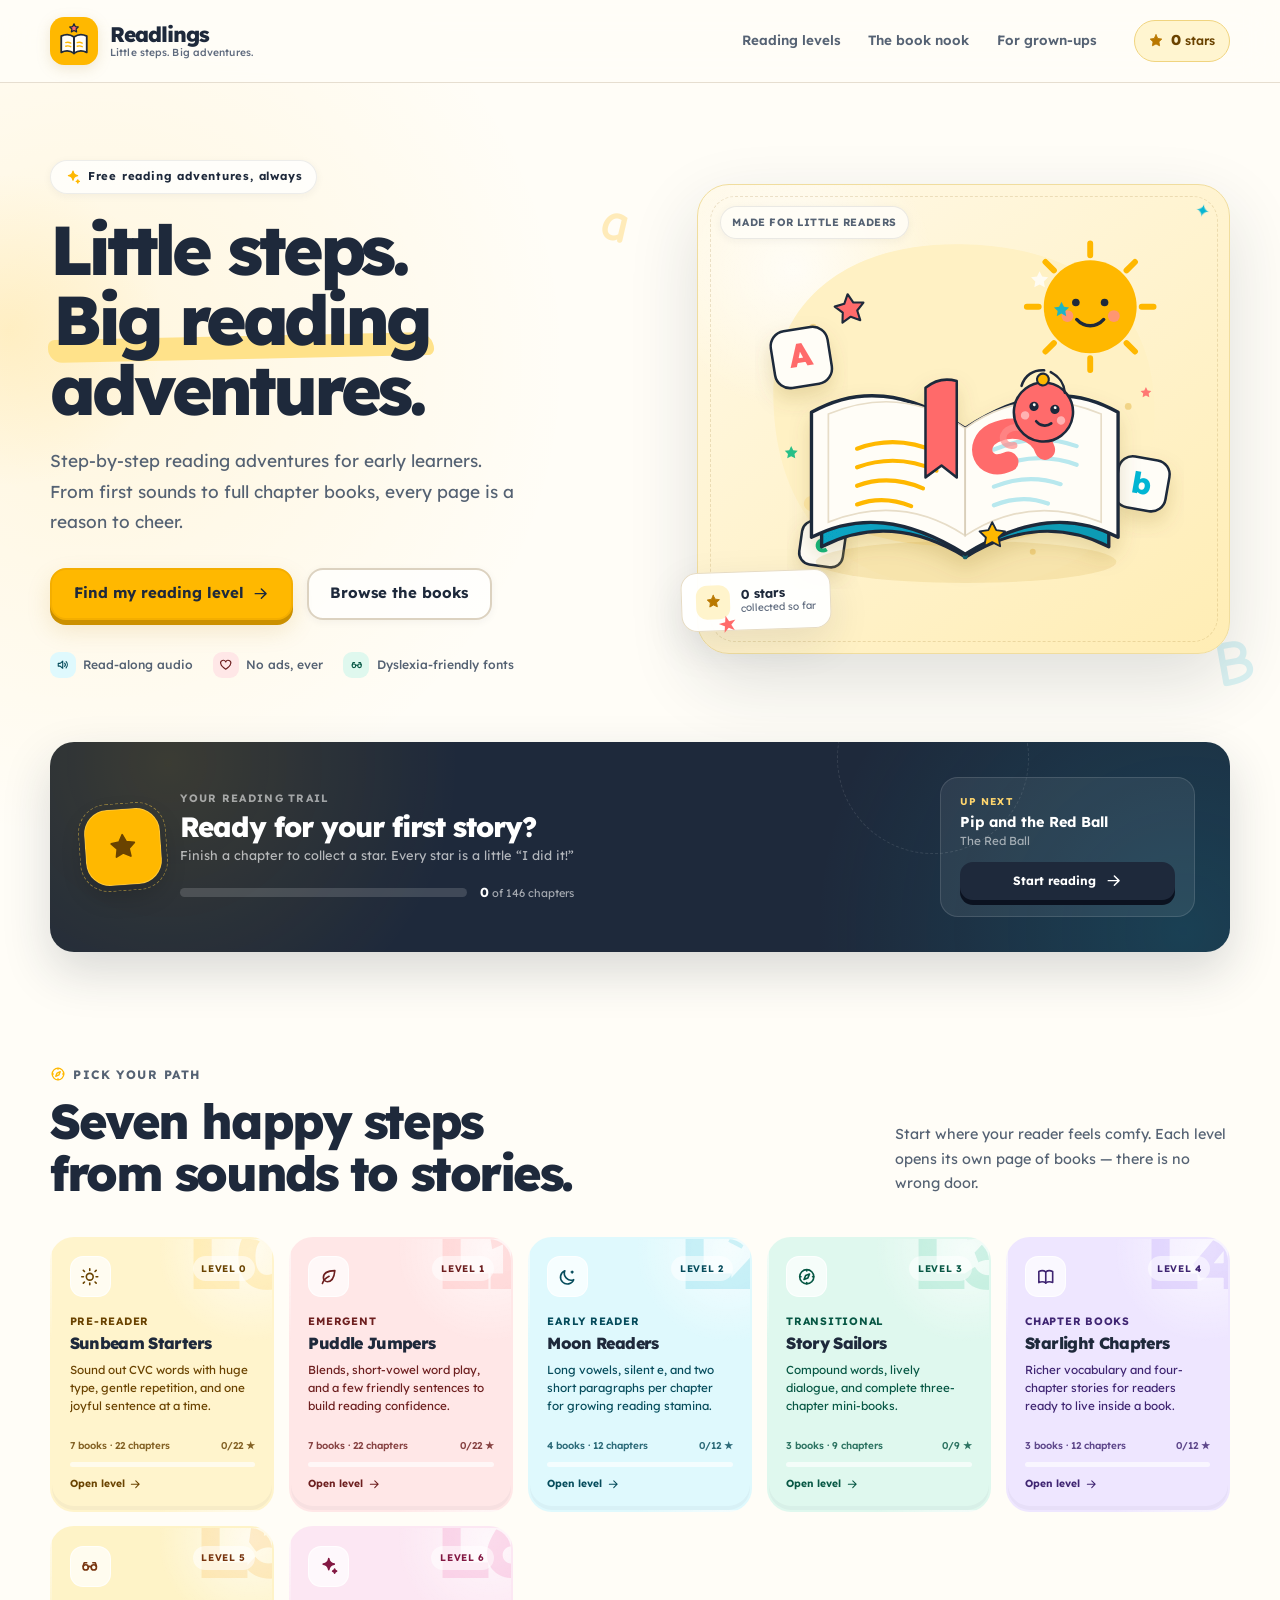
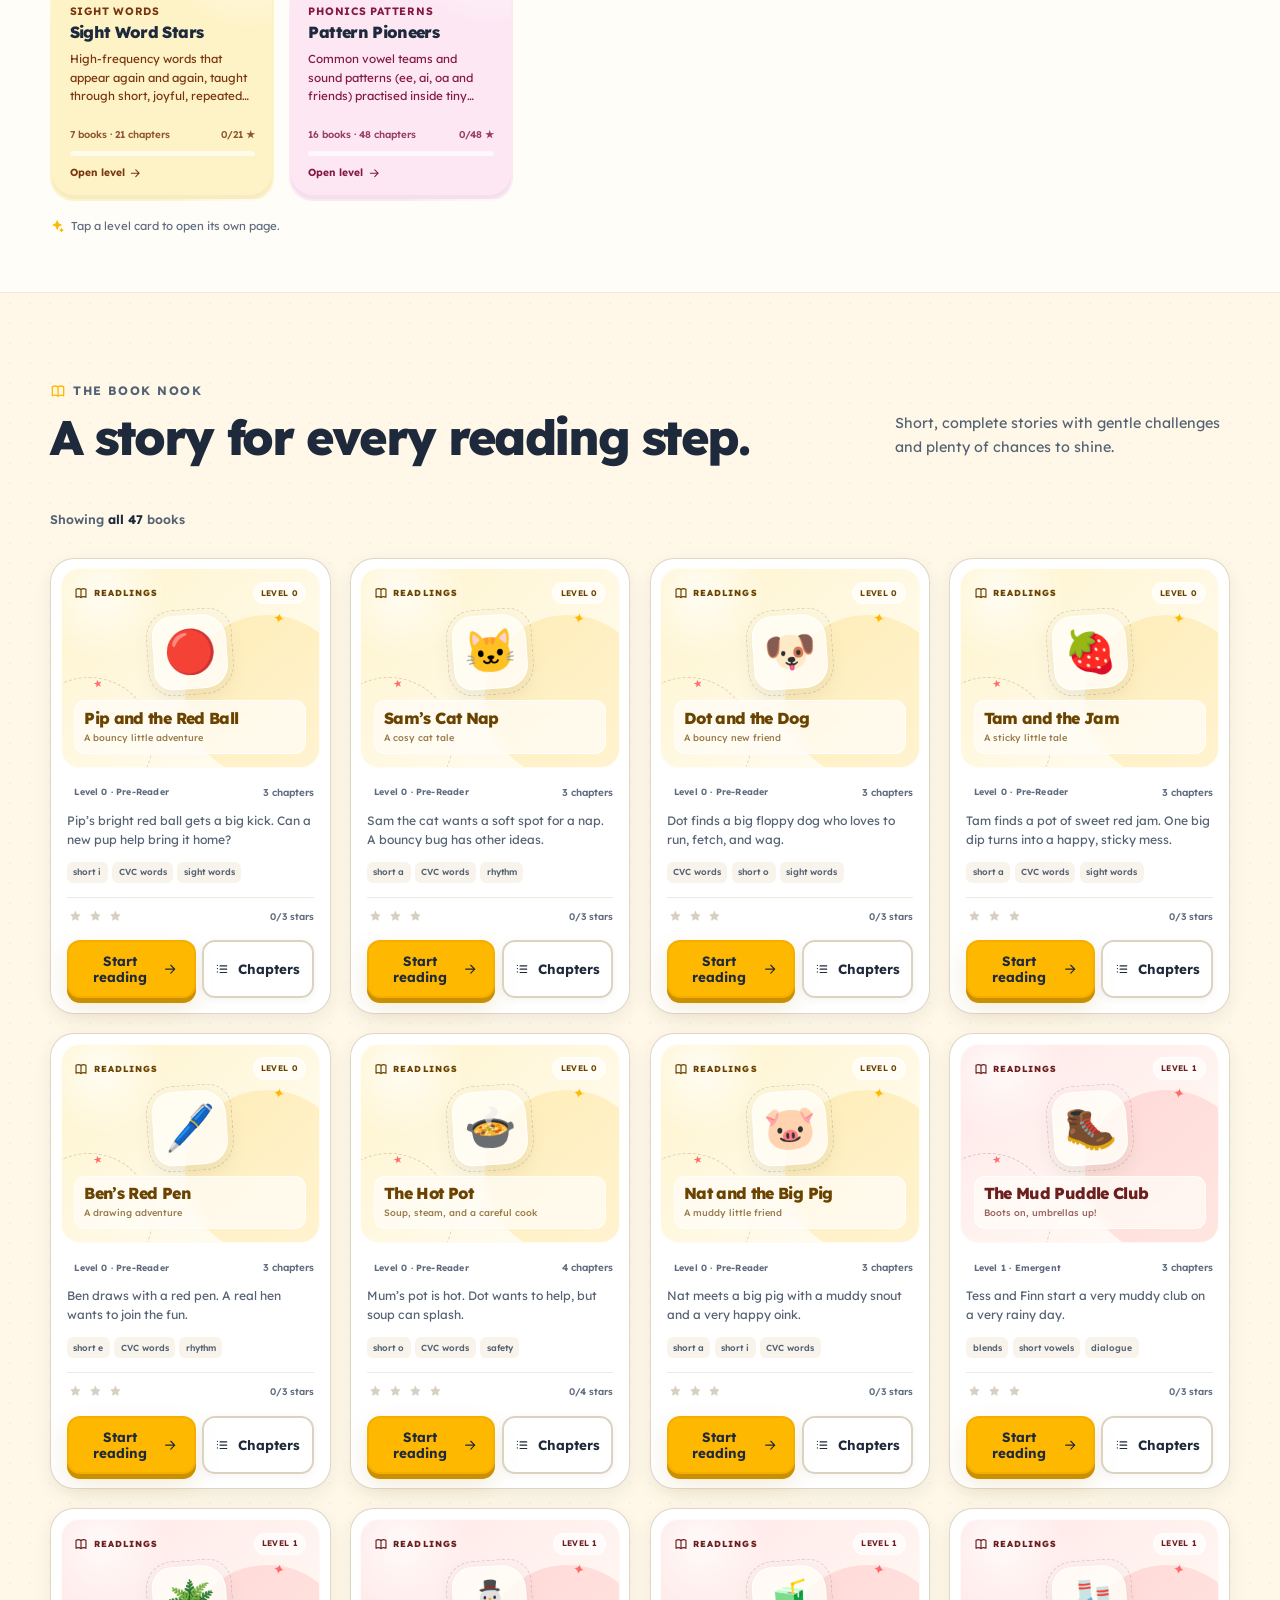
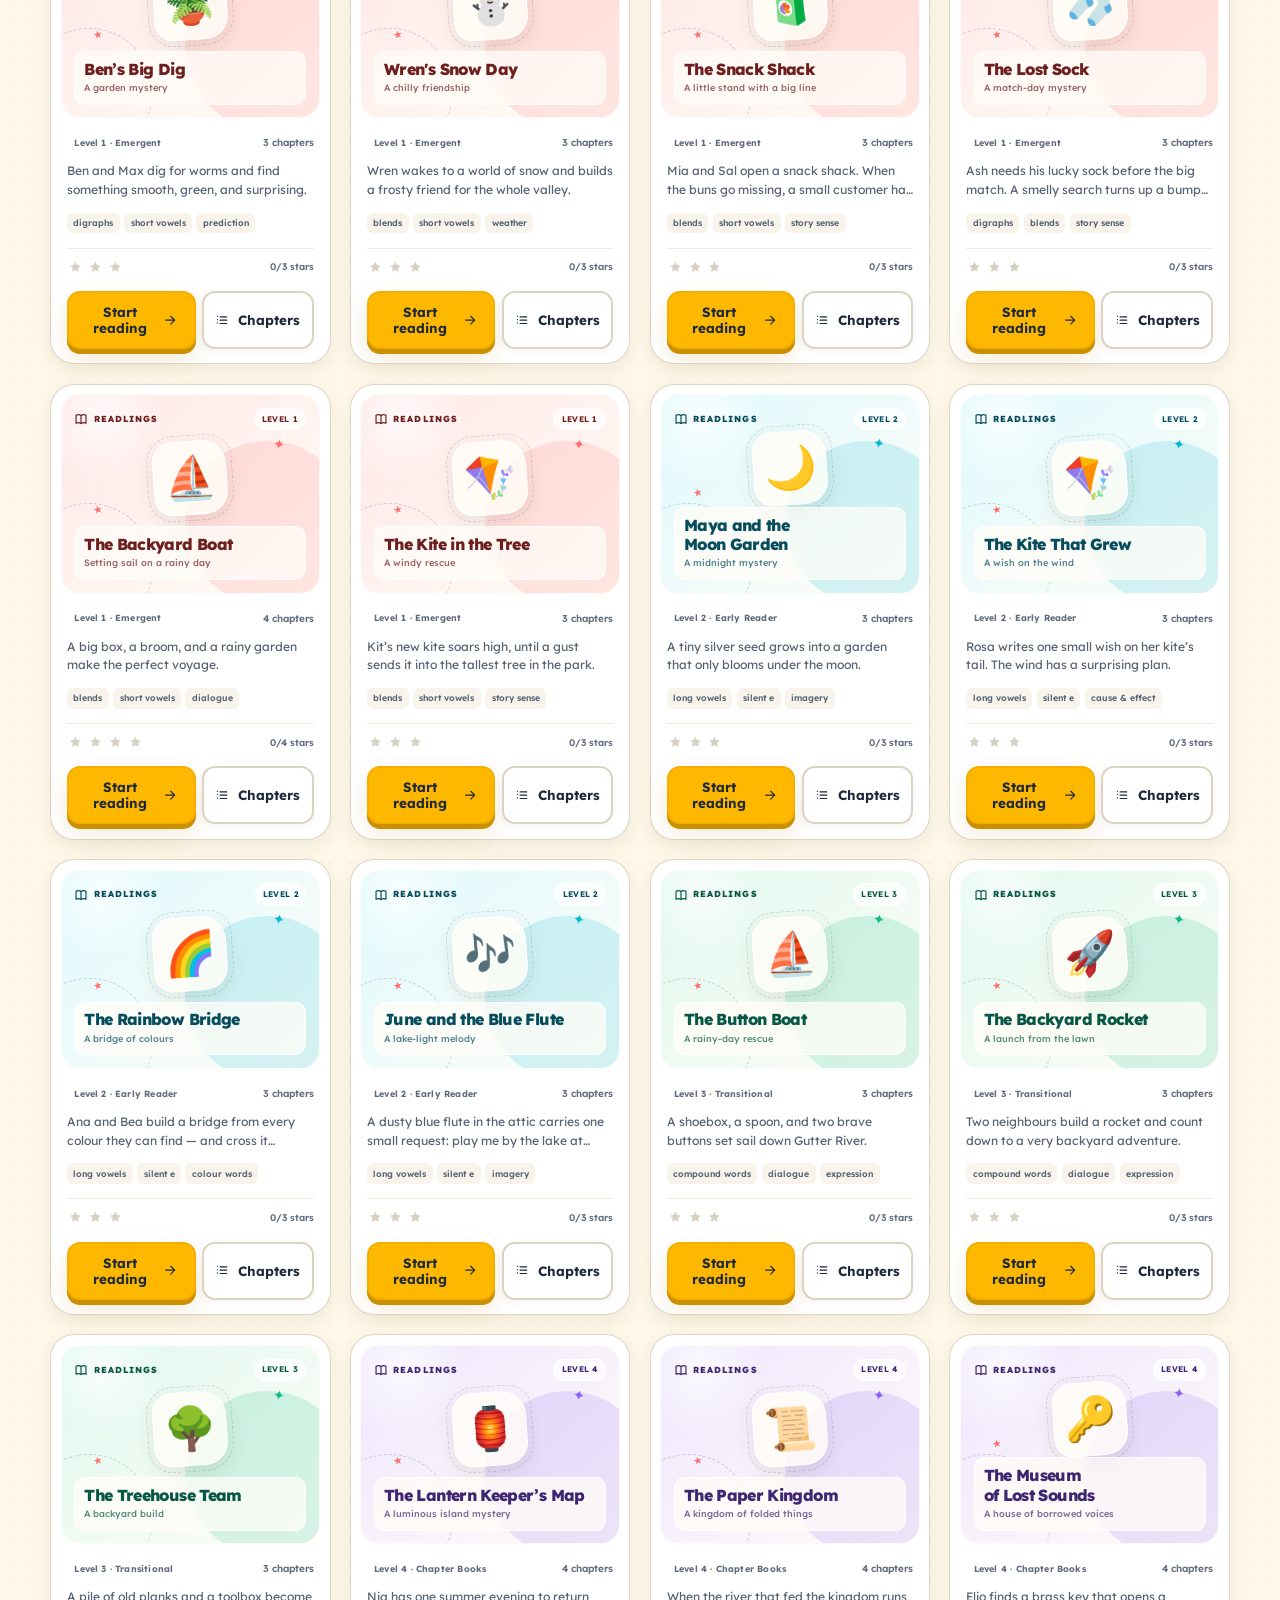
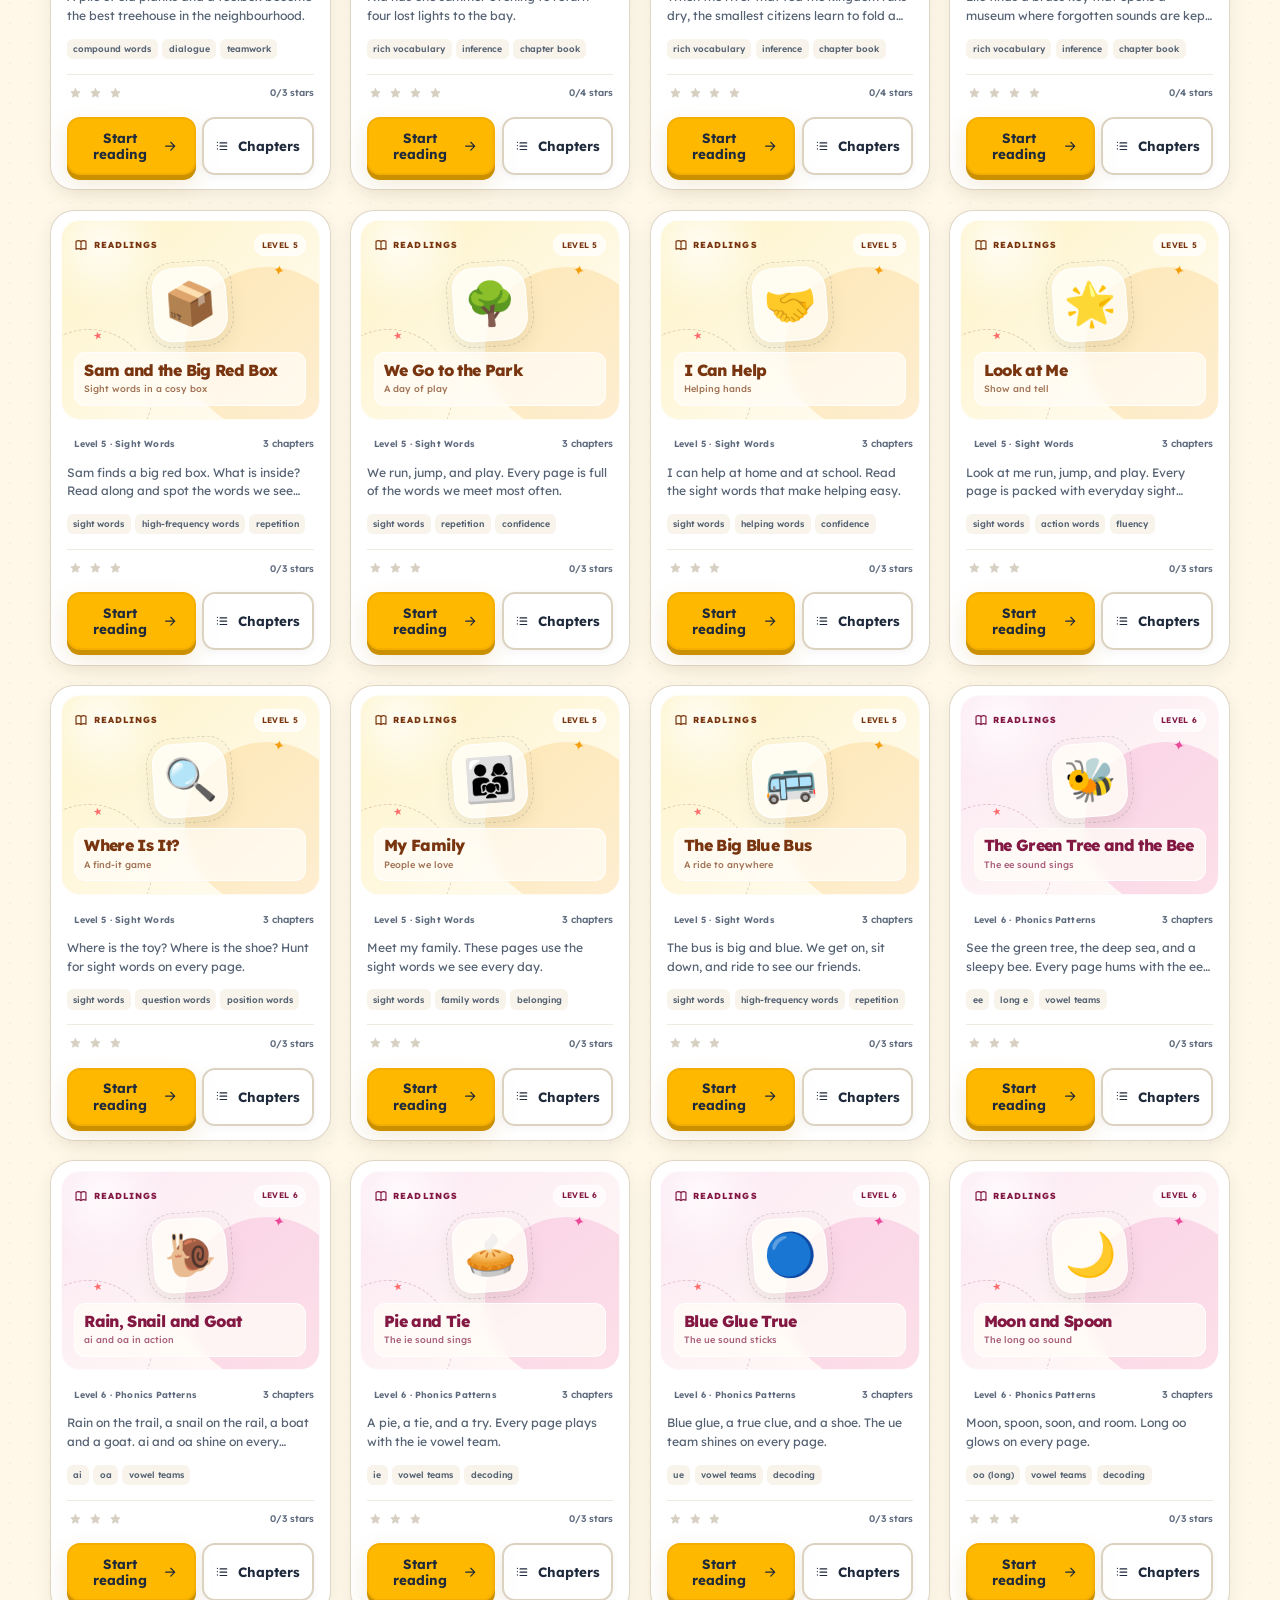
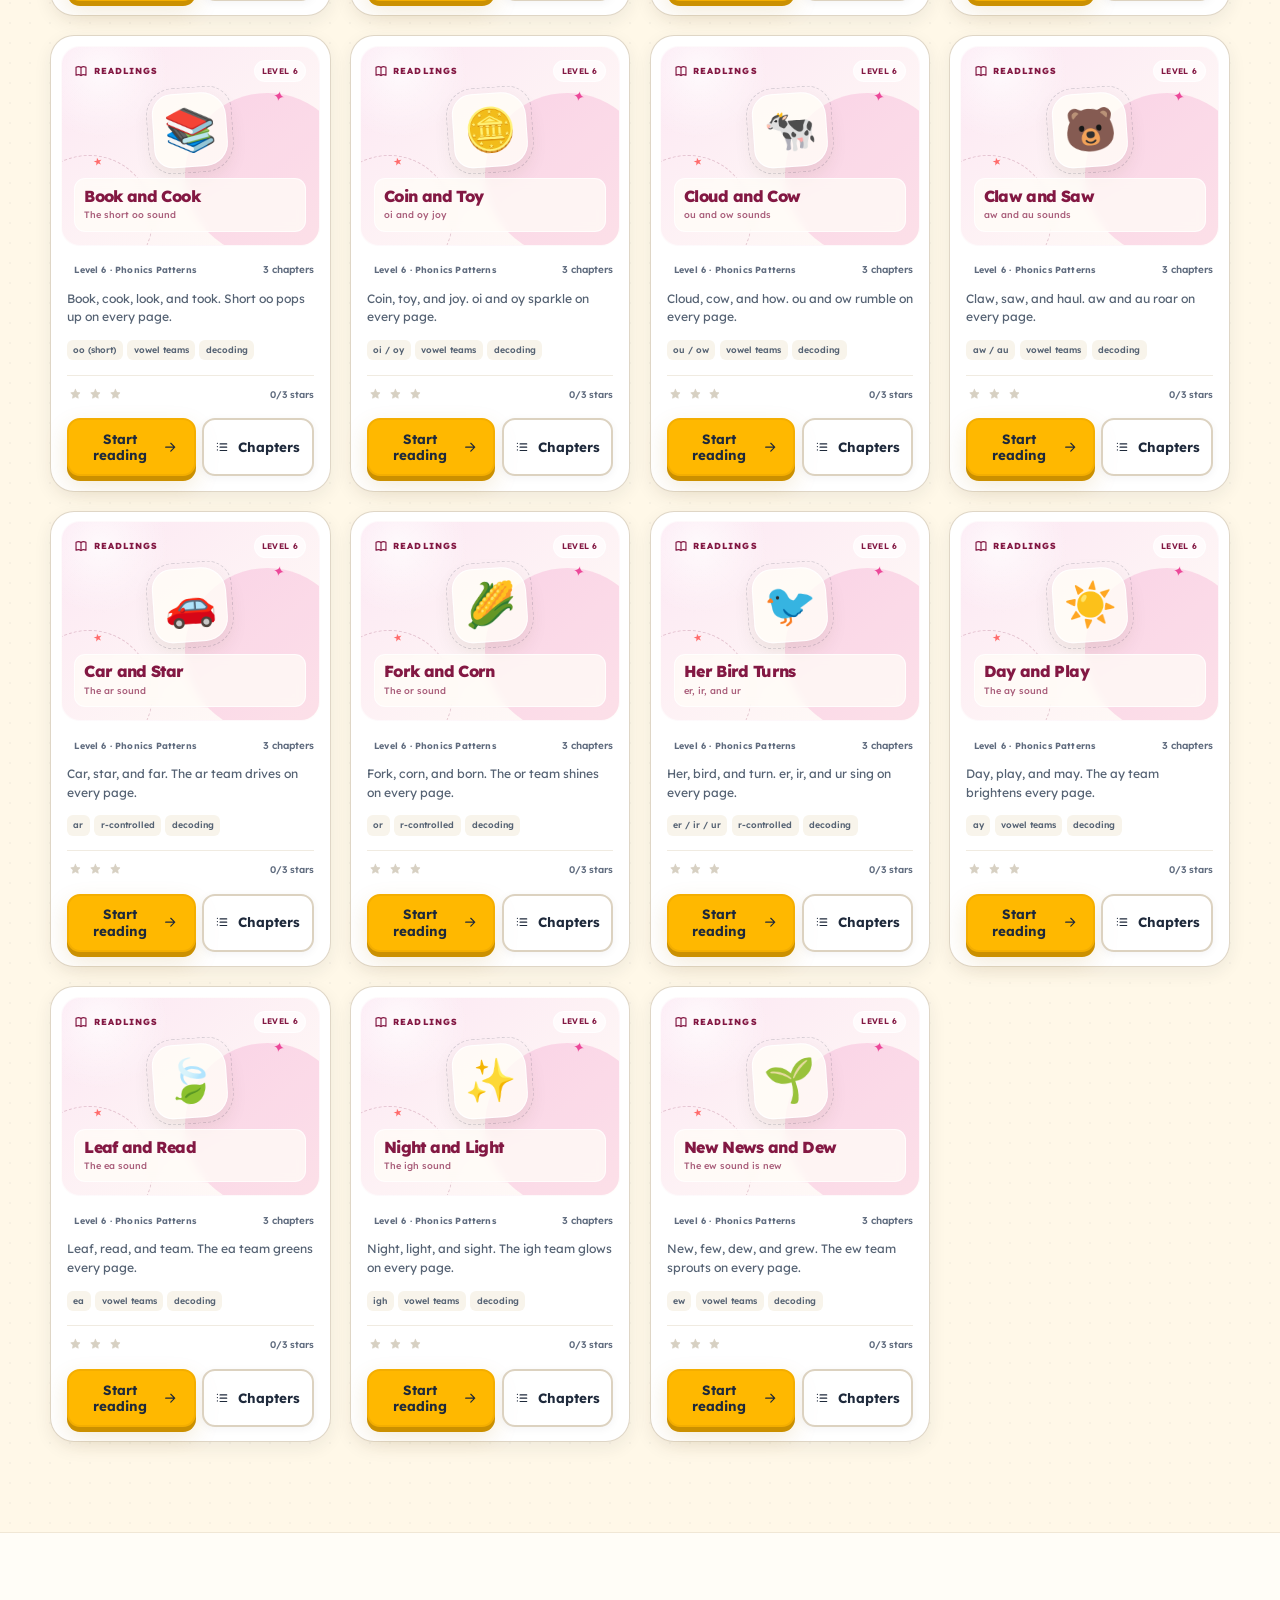
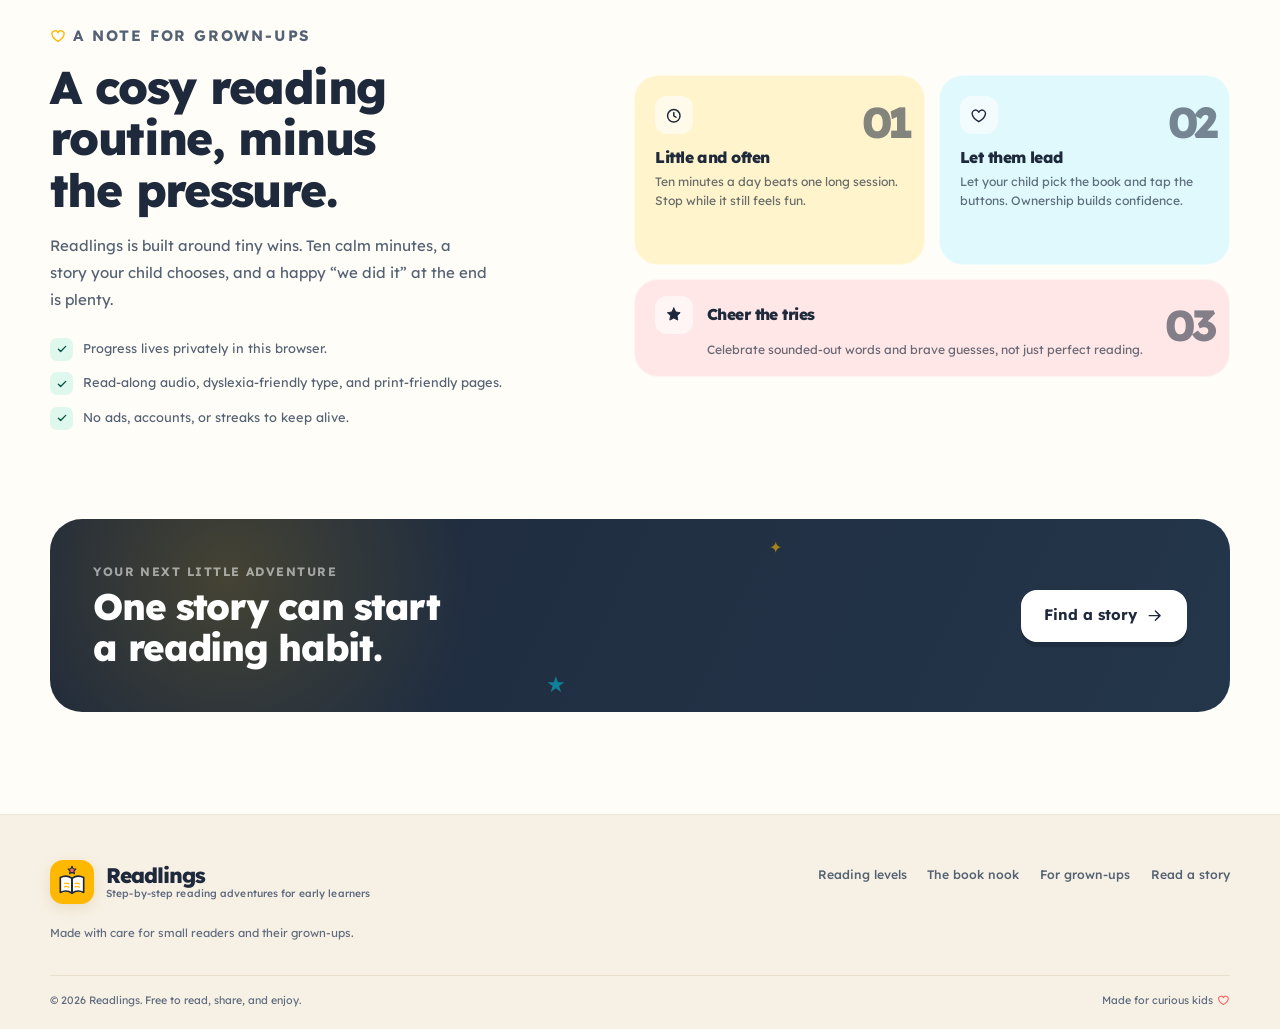
==== commit a3dfa892: "Add one new storybook to every reading level Expand the curriculum from 40 books / 124 chapters to 4" ====
--- a/index.html
+++ b/index.html
@@ -18,7 +18,7 @@
   <link rel="preconnect" href="https://fonts.googleapis.com">
   <link rel="preconnect" href="https://fonts.gstatic.com" crossorigin>
   <link href="https://fonts.googleapis.com/css2?family=Comic+Neue:wght@400;700&family=Lexend:wght@400;500;600;700;800&display=swap" rel="stylesheet">
-  <link rel="stylesheet" href="css/styles.css?v=20261111-2">
+  <link rel="stylesheet" href="css/styles.css?v=20261111-3">
 </head>
 <body data-page="home">
   <a class="skip-link" href="#main-content">Skip to books and stories</a>
@@ -218,10 +218,10 @@
               <h2 id="trail-title">Ready for your first story?</h2>
               <p id="trail-copy">Finish a chapter to collect a star. Every star is a little “I did it!”</p>
               <div class="trail-progress">
-                <div class="trail-progress__track" role="progressbar" aria-labelledby="trail-title" aria-valuemin="0" aria-valuemax="124" aria-valuenow="0" id="trail-progressbar">
+                <div class="trail-progress__track" role="progressbar" aria-labelledby="trail-title" aria-valuemin="0" aria-valuemax="146" aria-valuenow="0" id="trail-progressbar">
                   <span class="trail-progress__fill" id="trail-progress-fill"></span>
                 </div>
-                <span class="trail-progress__label"><strong data-completed-count>0</strong> of <span data-total-chapters>124</span> chapters</span>
+                <span class="trail-progress__label"><strong data-completed-count>0</strong> of <span data-total-chapters>146</span> chapters</span>
               </div>
             </div>
           </div>
@@ -264,7 +264,7 @@
           <p class="section-heading__note">Short, complete stories with gentle challenges and plenty of chances to shine.</p>
         </div>
         <div class="catalog-bar">
-          <p class="catalog-status" id="catalog-status" aria-live="polite">Showing all 40 books</p>
+          <p class="catalog-status" id="catalog-status" aria-live="polite">Showing all 47 books</p>
         </div>
         <div class="book-grid" id="book-grid"></div>
       </div>
--- a/css/styles.css
+++ b/css/styles.css
@@ -1293,7 +1293,25 @@
   align-items: center;
   justify-content: space-between;
   gap: 1rem;
-  margin: 1.6rem 0 1rem;
+  margin-top: 1.6rem;
+  margin-bottom: 1rem;
+}
+
+.level-topline .breadcrumbs {
+  flex: 1 1 auto;
+  flex-wrap: nowrap;
+  overflow: hidden;
+}
+
+.level-topline .breadcrumbs a,
+.level-topline .breadcrumbs__divider {
+  flex: 0 0 auto;
+  white-space: nowrap;
+}
+
+.level-topline .breadcrumbs [aria-current="page"] {
+  min-width: 0;
+  flex: 0 1 auto;
 }
 
 .level-hero {
@@ -5586,7 +5604,7 @@
 }
 
 /* ==========================================================================
-   Readlings — Science of Reading upgrades (primer, tap-to-decode, comprehension)
+   Readlings — Science of Reading upgrades (tap-to-decode, comprehension)
    ========================================================================== */
 
 /* Tappable words for tap-to-decode */
@@ -5608,132 +5626,6 @@
 .chapter-body .word:focus-visible {
   outline: 3px solid #0E9DB8;
   outline-offset: 2px;
-}
-
-/* Primer modal */
-.primer-dialog__panel {
-  padding: 0;
-  overflow: hidden;
-}
-.primer-hero {
-  display: flex;
-  align-items: center;
-  gap: 1rem;
-  padding: 1.6rem 1.7rem 1.2rem;
-  background:
-    radial-gradient(circle at 95% 10%, var(--level-color, var(--sunny)), transparent 34%),
-    var(--level-soft, var(--sunny-soft));
-}
-.primer-hero__icon {
-  display: grid;
-  width: 64px;
-  height: 64px;
-  flex: 0 0 64px;
-  place-items: center;
-  font-size: 2rem;
-  background: rgba(255, 255, 255, 0.7);
-  border-radius: 18px;
-  box-shadow: var(--shadow-sm);
-  transform: rotate(-4deg);
-}
-.primer-kicker {
-  margin-bottom: 0.2rem;
-  color: var(--level-ink, var(--sunny-deep));
-  font-size: 0.62rem;
-  font-weight: 700;
-  letter-spacing: 0.1em;
-  text-transform: uppercase;
-}
-.primer-hero h2 {
-  margin-bottom: 0.3rem;
-  color: var(--level-ink, var(--sunny-deep));
-  font-size: clamp(1.5rem, 4vw, 2rem);
-}
-.primer-copy {
-  color: var(--level-ink, var(--sunny-deep));
-  font-size: 0.8rem;
-  line-height: 1.5;
-  opacity: 0.82;
-}
-.primer-section {
-  padding: 1.2rem 1.7rem 0.4rem;
-}
-.primer-section h3 {
-  margin-bottom: 0.25rem;
-  font-size: 0.95rem;
-}
-.primer-hint {
-  margin-bottom: 0.7rem;
-  color: var(--ink-muted);
-  font-size: 0.68rem;
-}
-.primer-chip-row {
-  display: flex;
-  flex-wrap: wrap;
-  gap: 0.5rem;
-}
-.primer-chip {
-  display: inline-flex;
-  align-items: center;
-  gap: 0.45rem;
-  min-height: 46px;
-  padding: 0.5rem 0.85rem;
-  color: var(--ink);
-  background: var(--paper);
-  border: 1.5px solid var(--line);
-  border-radius: 14px;
-  font-size: 1.05rem;
-  font-weight: 700;
-  transition: transform 160ms ease, border-color 160ms ease, background-color 160ms ease;
-}
-.primer-chip:hover {
-  border-color: var(--level-color, var(--sunny));
-  background: var(--level-soft, var(--sunny-soft));
-  transform: translateY(-2px);
-}
-.primer-chip .primer-chip__audio {
-  display: inline-grid;
-  width: 26px;
-  height: 26px;
-  place-items: center;
-  color: var(--level-ink, var(--sunny-deep));
-  background: var(--level-soft, var(--sunny-soft));
-  border-radius: 8px;
-}
-.primer-chip .primer-chip__audio .icon {
-  width: 0.85rem;
-  height: 0.85rem;
-}
-.primer-rule {
-  display: flex;
-  align-items: center;
-  gap: 0.7rem;
-  padding: 0.9rem 1rem;
-  color: var(--level-ink, var(--sunny-deep));
-  background: var(--level-soft, var(--sunny-soft));
-  border: 1.5px dashed var(--level-line, #F0D988);
-  border-radius: 14px;
-  font-size: 0.95rem;
-  font-weight: 700;
-}
-.primer-rule__audio {
-  display: inline-grid;
-  width: 34px;
-  height: 34px;
-  flex: 0 0 34px;
-  place-items: center;
-  color: var(--paper);
-  background: var(--level-ink, var(--sunny-deep));
-  border-radius: 10px;
-}
-.primer-rule__audio .icon {
-  width: 0.95rem;
-  height: 0.95rem;
-}
-.primer-actions {
-  display: flex;
-  justify-content: flex-end;
-  padding: 1.2rem 1.7rem 1.6rem;
 }
 
 /* Comprehension modal */
@@ -5828,23 +5720,8 @@
   text-align: center;
 }
 
-/* Story hidden while primer is open */
-body.primer-open .reading-card {
-  filter: blur(8px);
-  opacity: 0.35;
-  pointer-events: none;
-  user-select: none;
-}
-body.primer-open #completion-zone {
-  opacity: 0;
-  pointer-events: none;
-}
-
 @media (max-width: 720px) {
   .comprehension-answers {
     grid-template-columns: 1fr;
   }
-  .primer-chip {
-    font-size: 0.95rem;
-  }
-}
+}
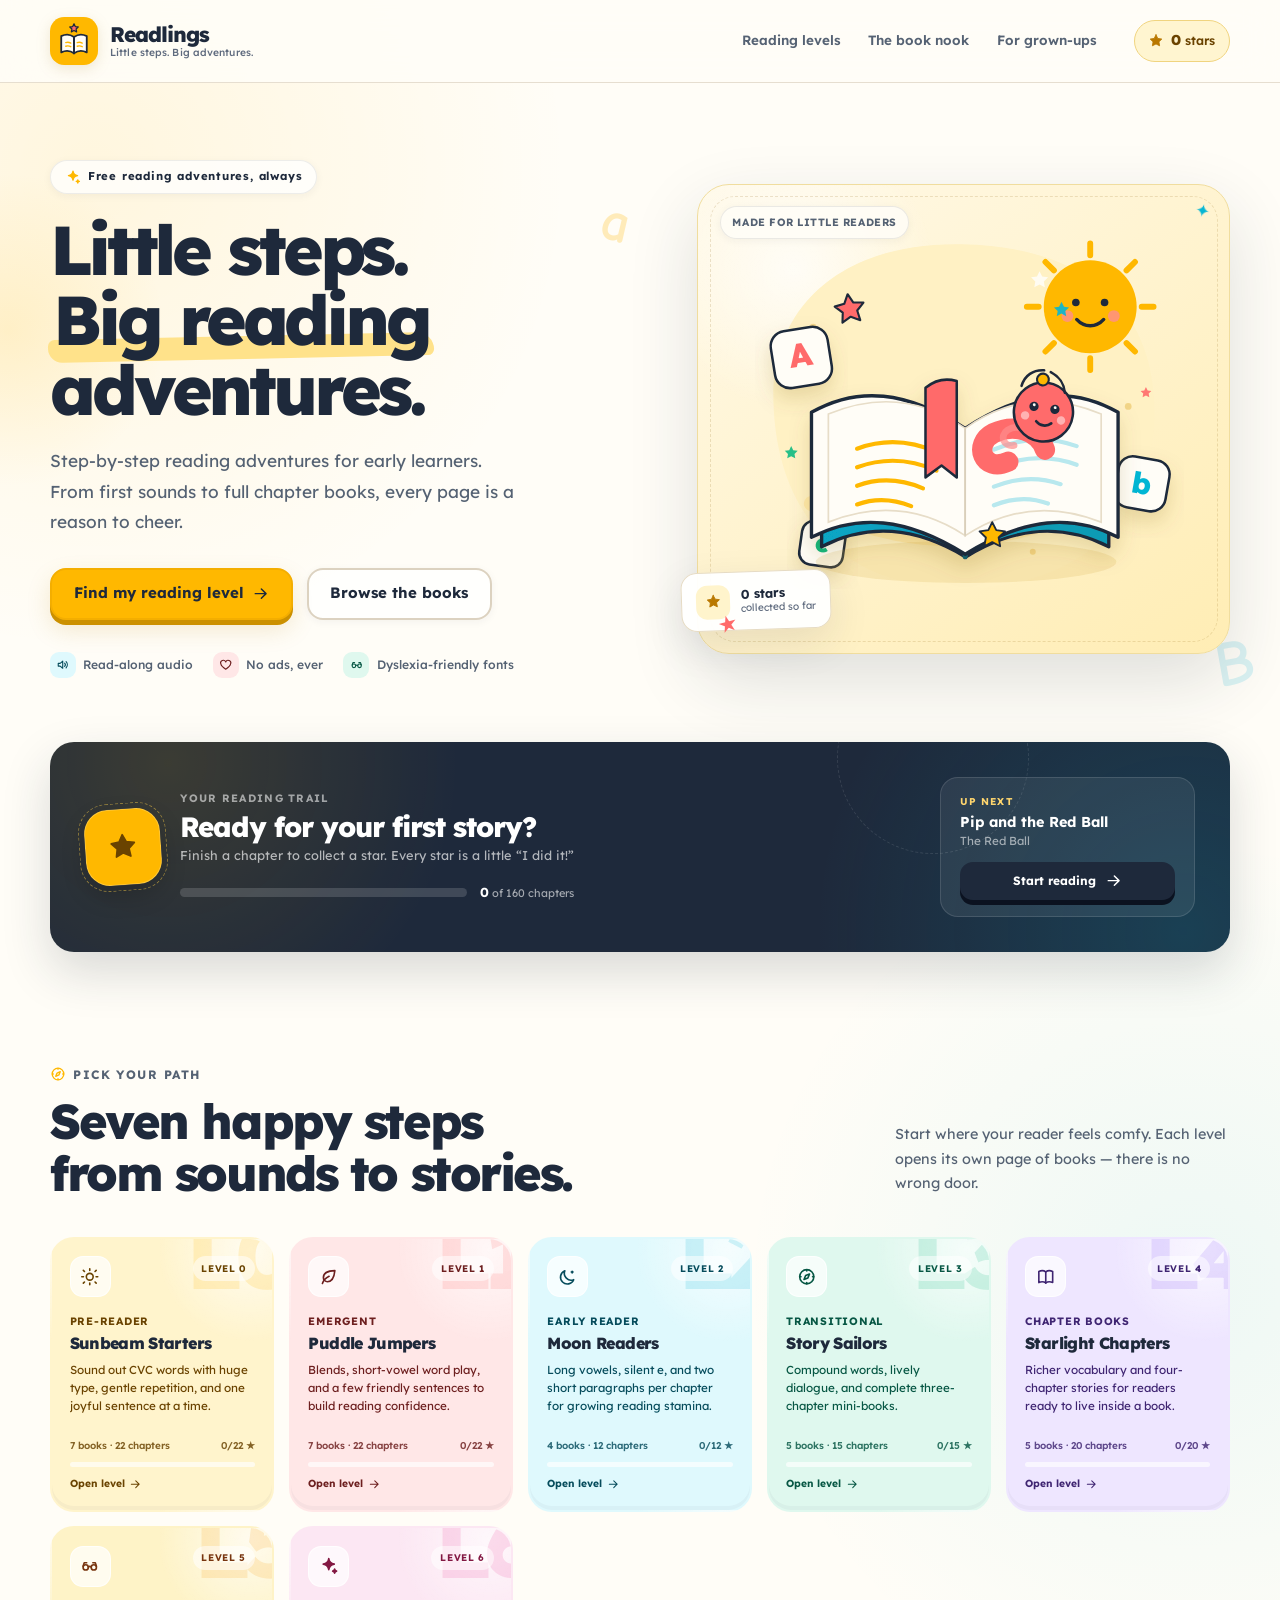
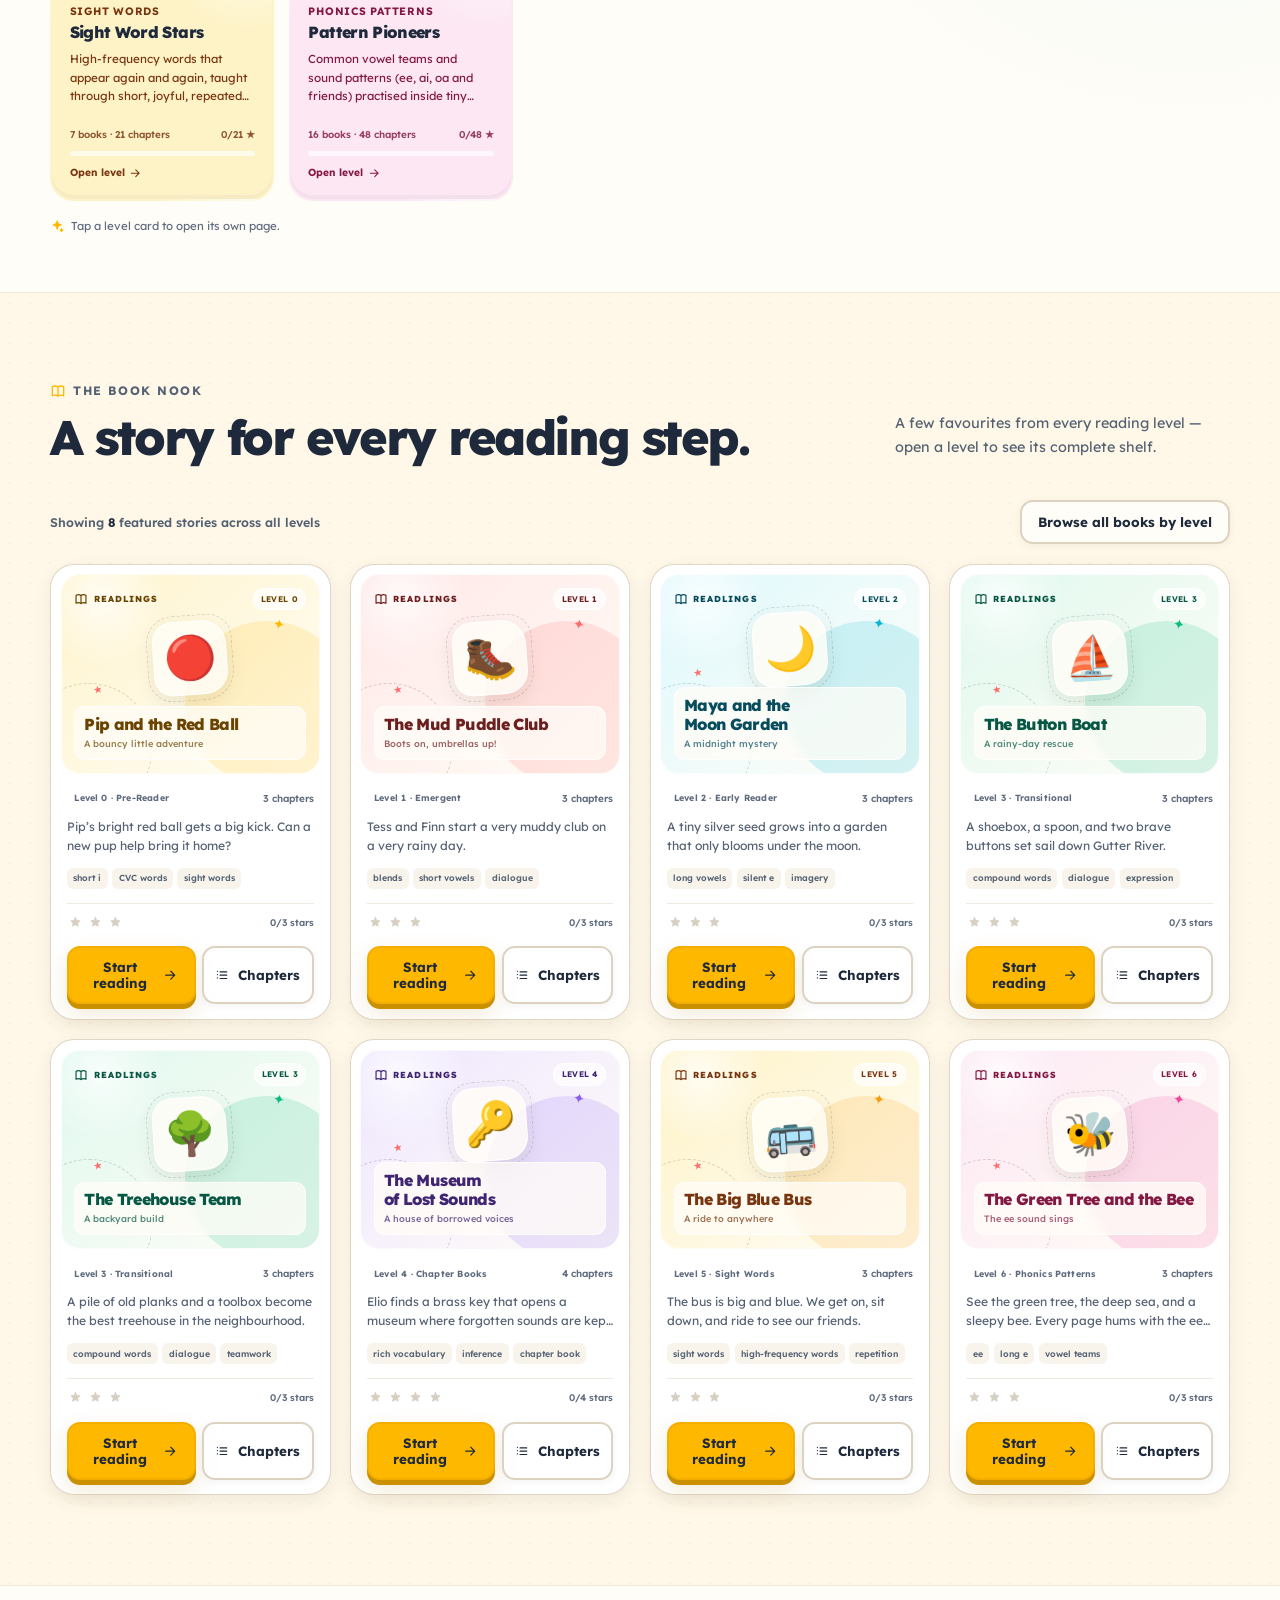
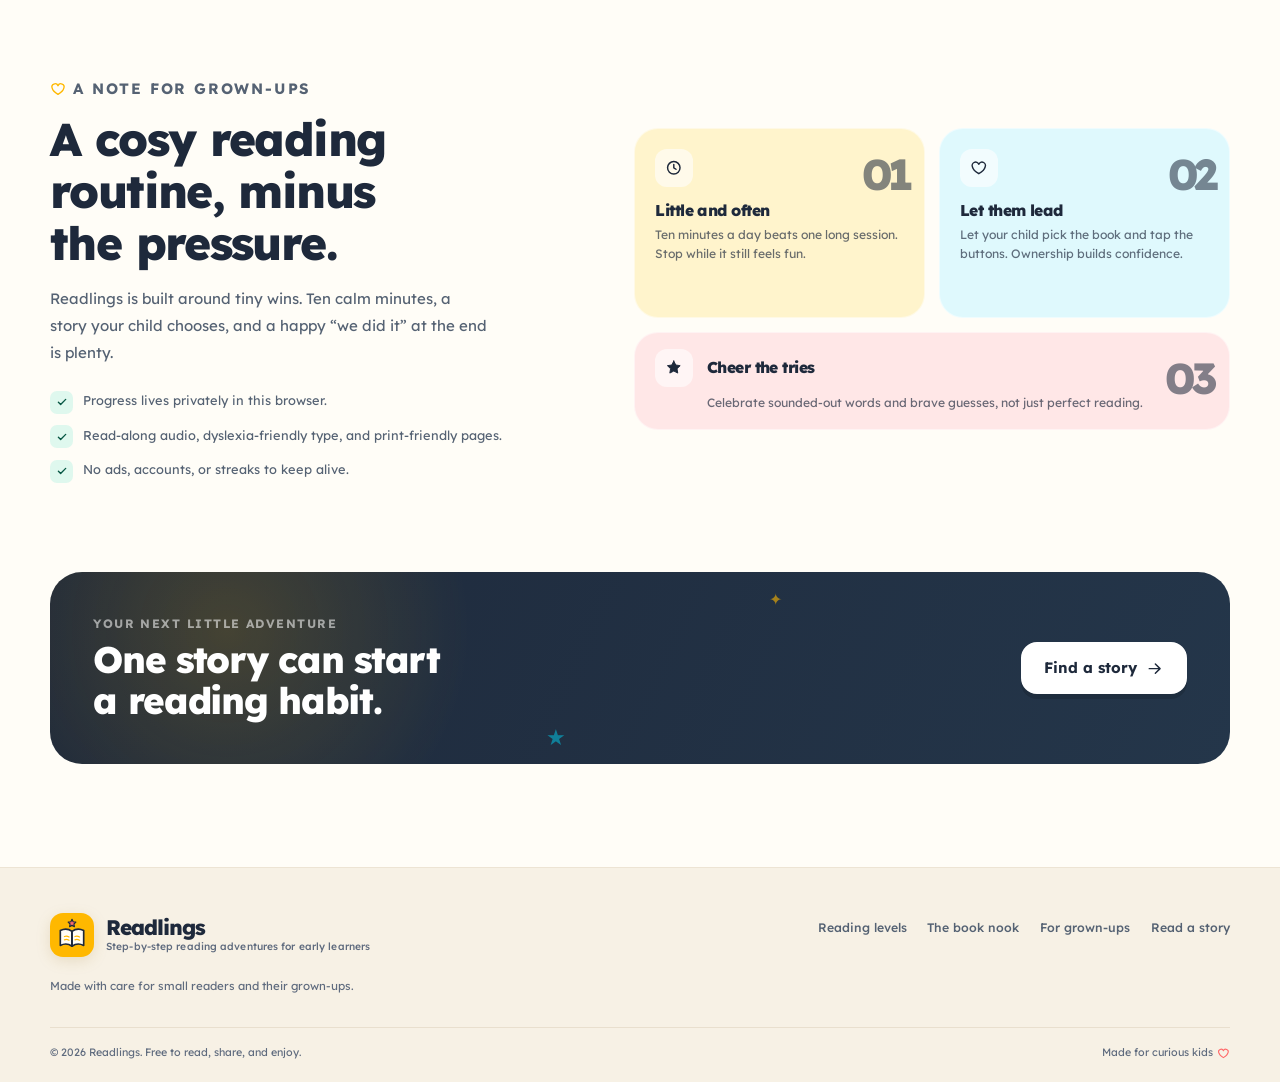
==== commit bf42a8f1: "Expand Levels 3 and 4 and feature a homepage selection Add two storybooks to each of Levels 3 and 4," ====
--- a/index.html
+++ b/index.html
@@ -18,7 +18,7 @@
   <link rel="preconnect" href="https://fonts.googleapis.com">
   <link rel="preconnect" href="https://fonts.gstatic.com" crossorigin>
   <link href="https://fonts.googleapis.com/css2?family=Comic+Neue:wght@400;700&family=Lexend:wght@400;500;600;700;800&display=swap" rel="stylesheet">
-  <link rel="stylesheet" href="css/styles.css?v=20261111-3">
+  <link rel="stylesheet" href="css/styles.css?v=20261111-4">
 </head>
 <body data-page="home">
   <a class="skip-link" href="#main-content">Skip to books and stories</a>
@@ -218,10 +218,10 @@
               <h2 id="trail-title">Ready for your first story?</h2>
               <p id="trail-copy">Finish a chapter to collect a star. Every star is a little “I did it!”</p>
               <div class="trail-progress">
-                <div class="trail-progress__track" role="progressbar" aria-labelledby="trail-title" aria-valuemin="0" aria-valuemax="146" aria-valuenow="0" id="trail-progressbar">
+                <div class="trail-progress__track" role="progressbar" aria-labelledby="trail-title" aria-valuemin="0" aria-valuemax="160" aria-valuenow="0" id="trail-progressbar">
                   <span class="trail-progress__fill" id="trail-progress-fill"></span>
                 </div>
-                <span class="trail-progress__label"><strong data-completed-count>0</strong> of <span data-total-chapters>146</span> chapters</span>
+                <span class="trail-progress__label"><strong data-completed-count>0</strong> of <span data-total-chapters>160</span> chapters</span>
               </div>
             </div>
           </div>
@@ -261,10 +261,11 @@
             <p class="eyebrow"><svg class="icon" aria-hidden="true"><use href="#icon-book-open"></use></svg> The book nook</p>
             <h2 id="library-title">A story for every reading step.</h2>
           </div>
-          <p class="section-heading__note">Short, complete stories with gentle challenges and plenty of chances to shine.</p>
+          <p class="section-heading__note">A few favourites from every reading level — open a level to see its complete shelf.</p>
         </div>
         <div class="catalog-bar">
-          <p class="catalog-status" id="catalog-status" aria-live="polite">Showing all 47 books</p>
+          <p class="catalog-status" id="catalog-status" aria-live="polite">Showing 8 featured stories across all levels</p>
+          <a class="btn btn--ghost btn--small" href="#levels">Browse all books by level</a>
         </div>
         <div class="book-grid" id="book-grid"></div>
       </div>
@@ -364,8 +365,8 @@
     <div class="noscript-banner">Readlings needs JavaScript switched on to show the stories and save reading progress.</div>
   </noscript>
 
-  <script src="data/curriculum.js?v=20261109-1"></script>
+  <script src="data/curriculum.js?v=20261111-4"></script>
   <script src="js/audio.js?v=20261101-3"></script>
-  <script src="js/app.js?v=20261111-2"></script>
+  <script src="js/app.js?v=20261111-5"></script>
 </body>
 </html>
--- a/css/styles.css
+++ b/css/styles.css
@@ -1611,6 +1611,7 @@
 
 .catalog-bar {
   display: flex;
+  flex-wrap: wrap;
   min-height: 38px;
   align-items: center;
   justify-content: space-between;
